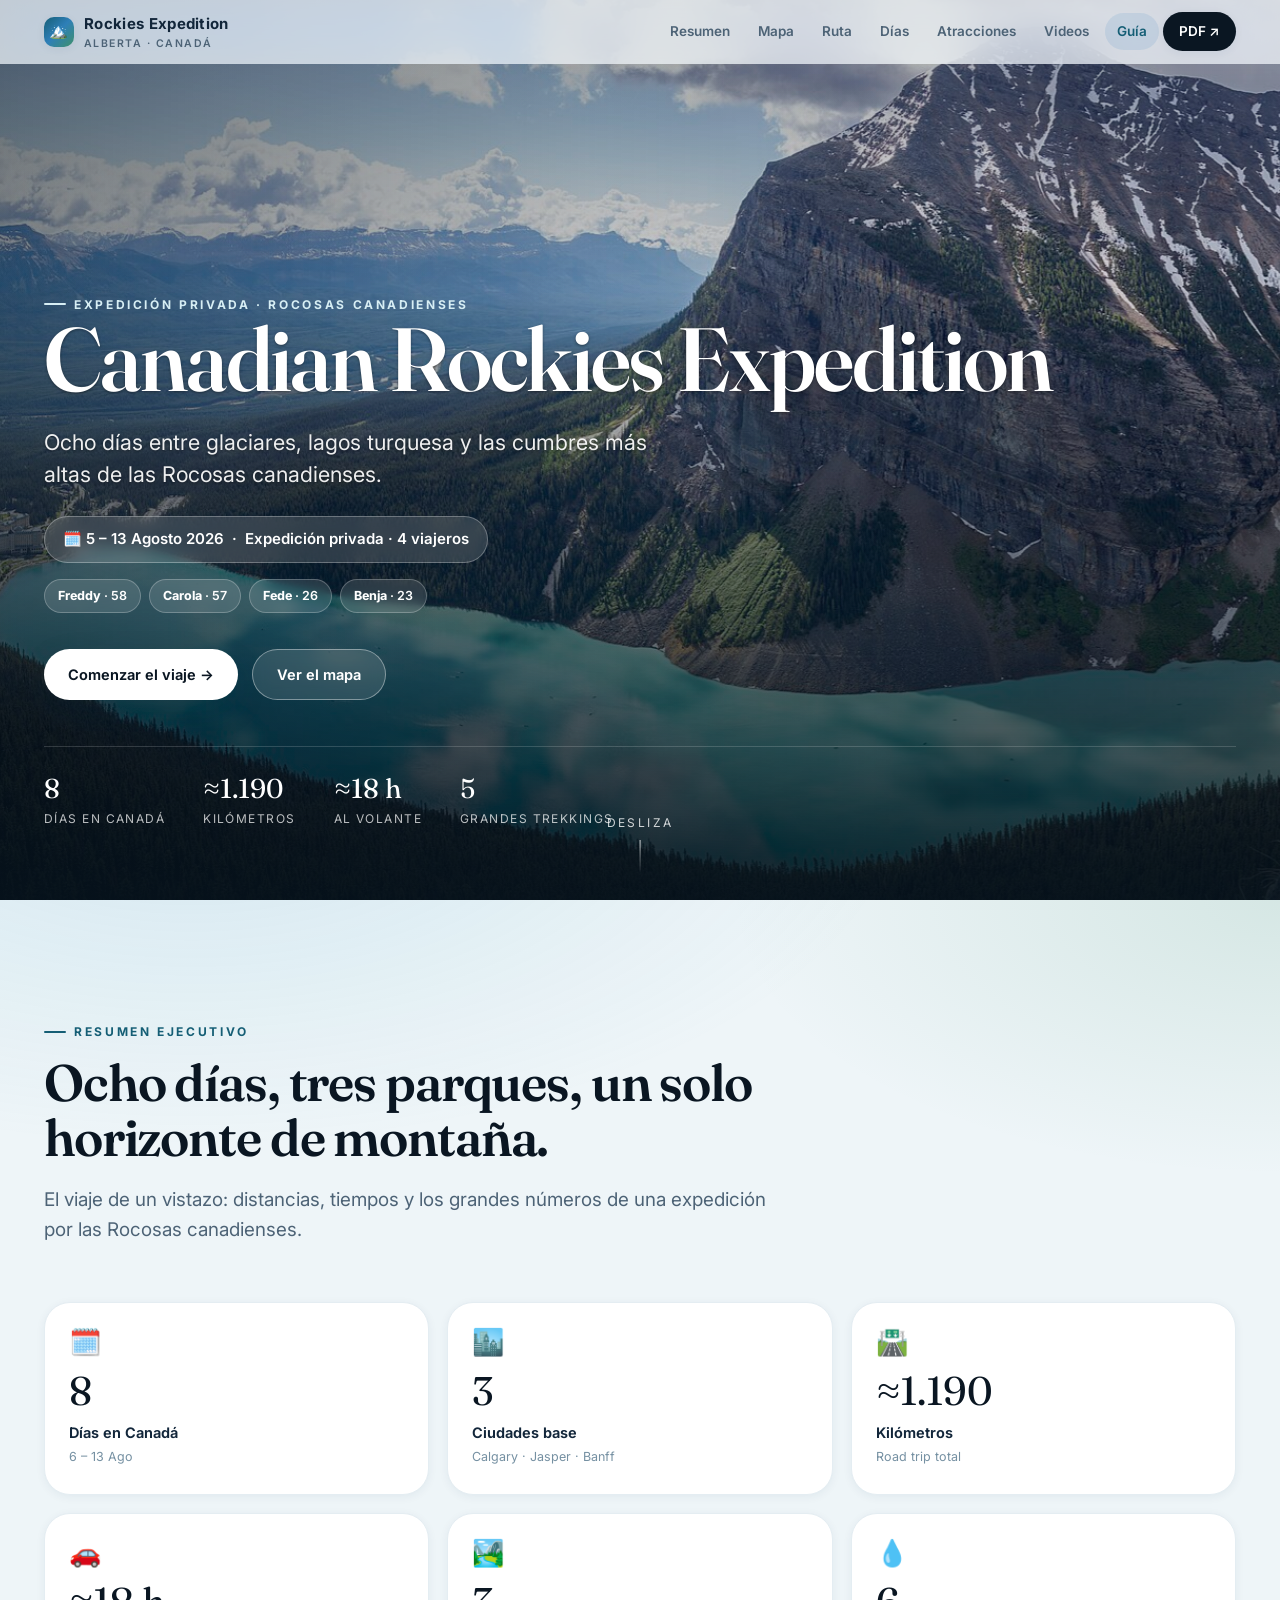
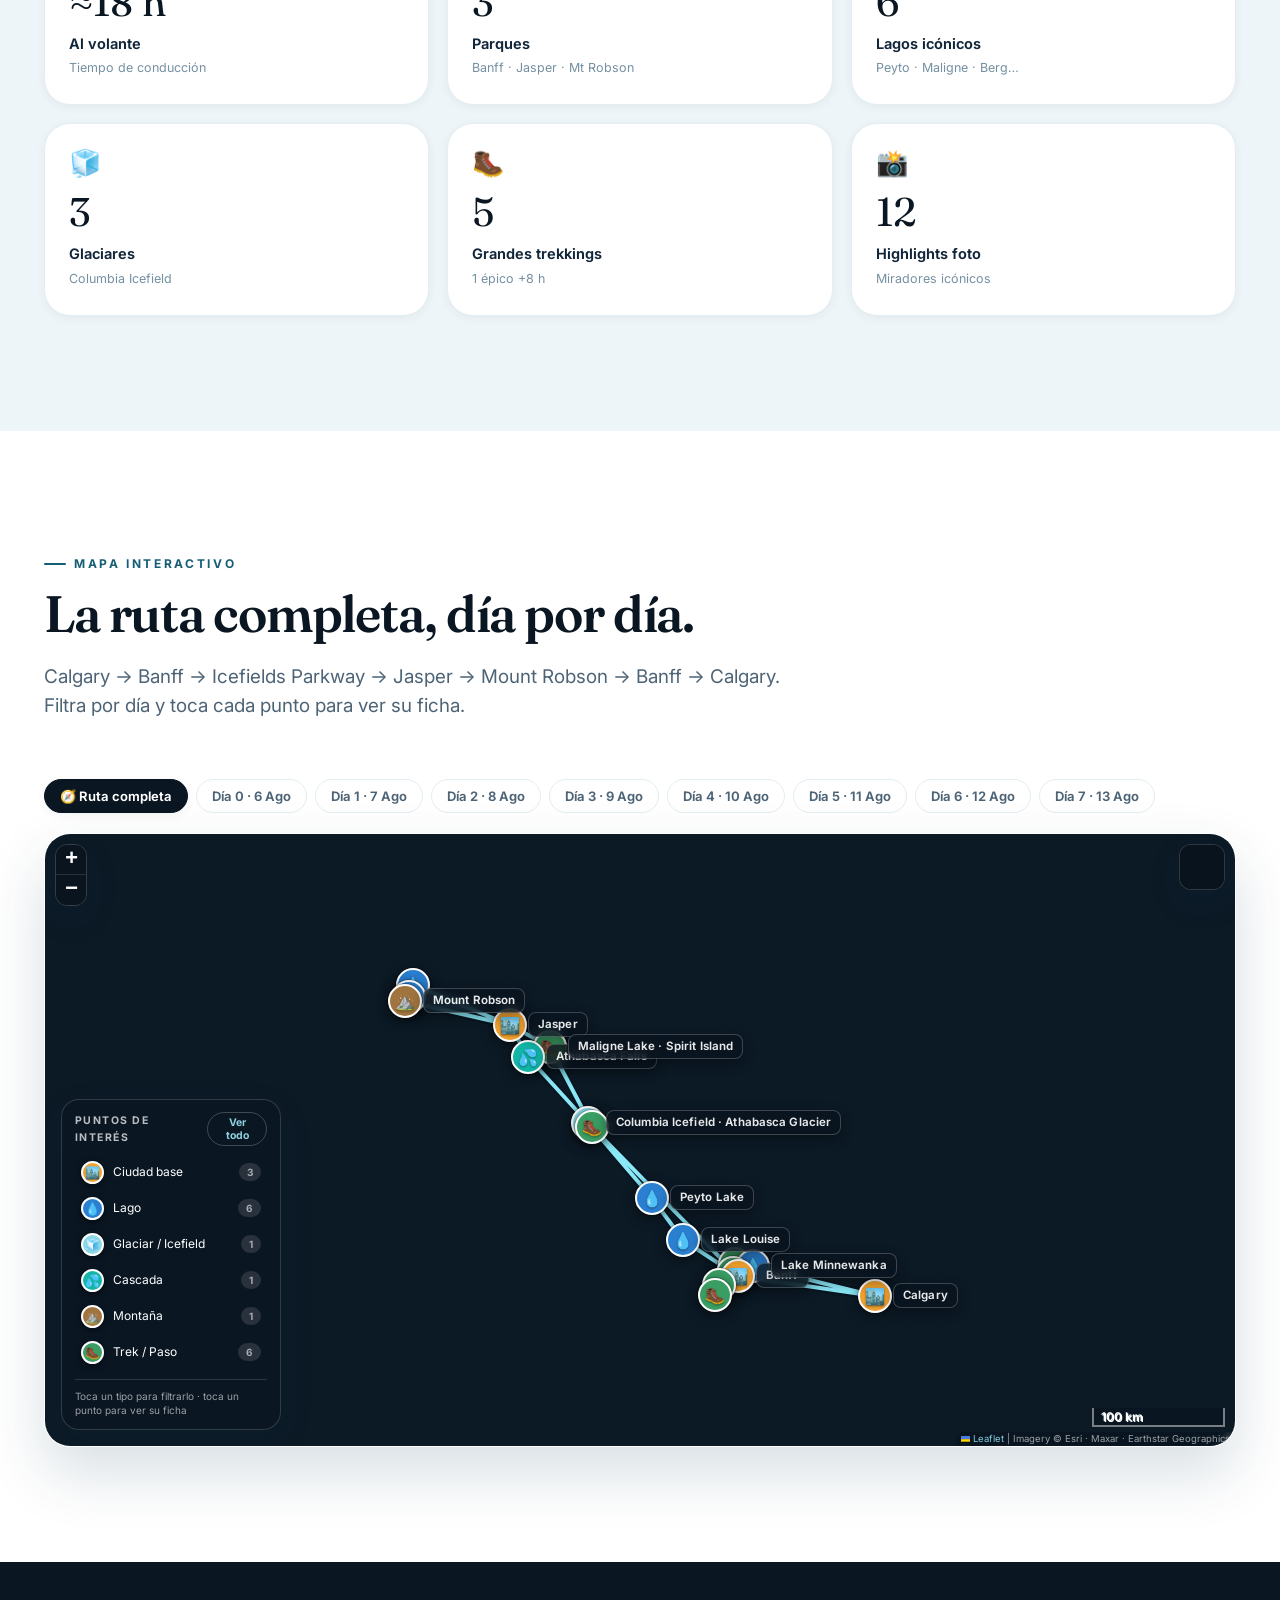
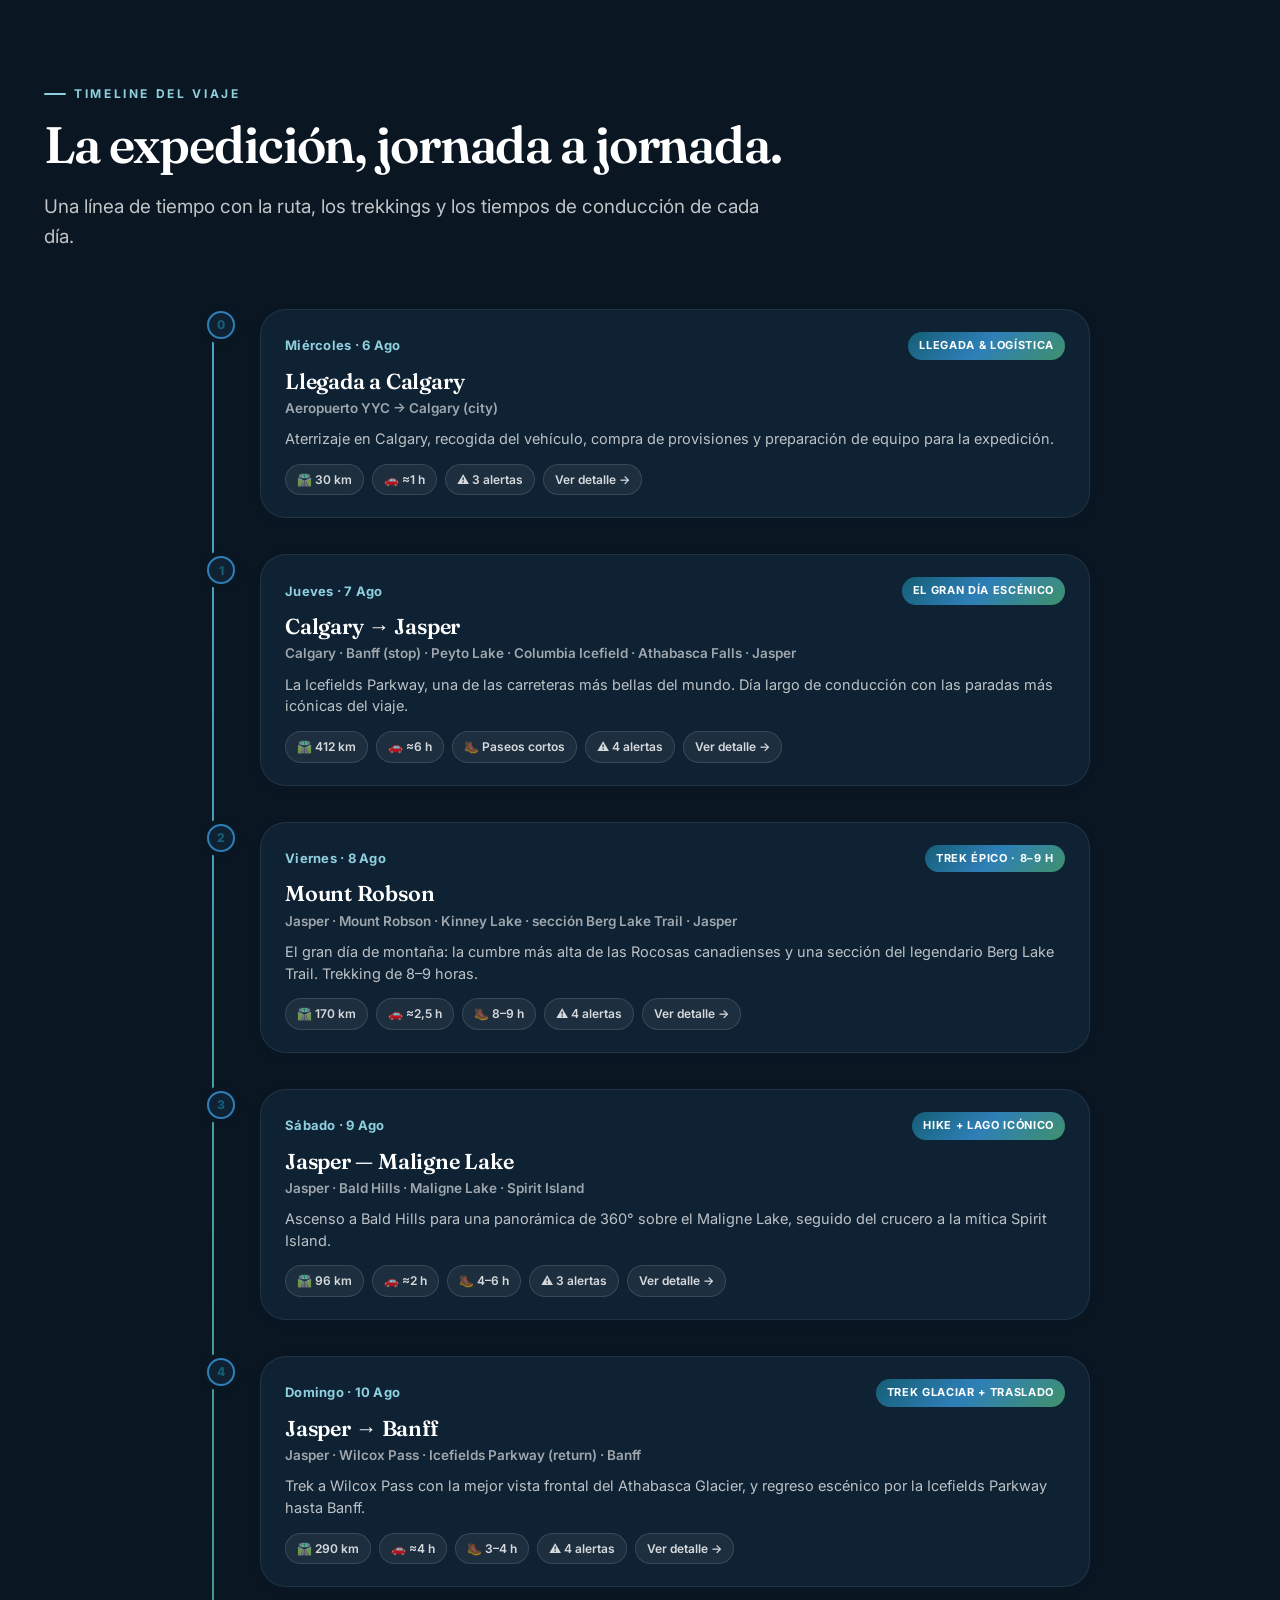
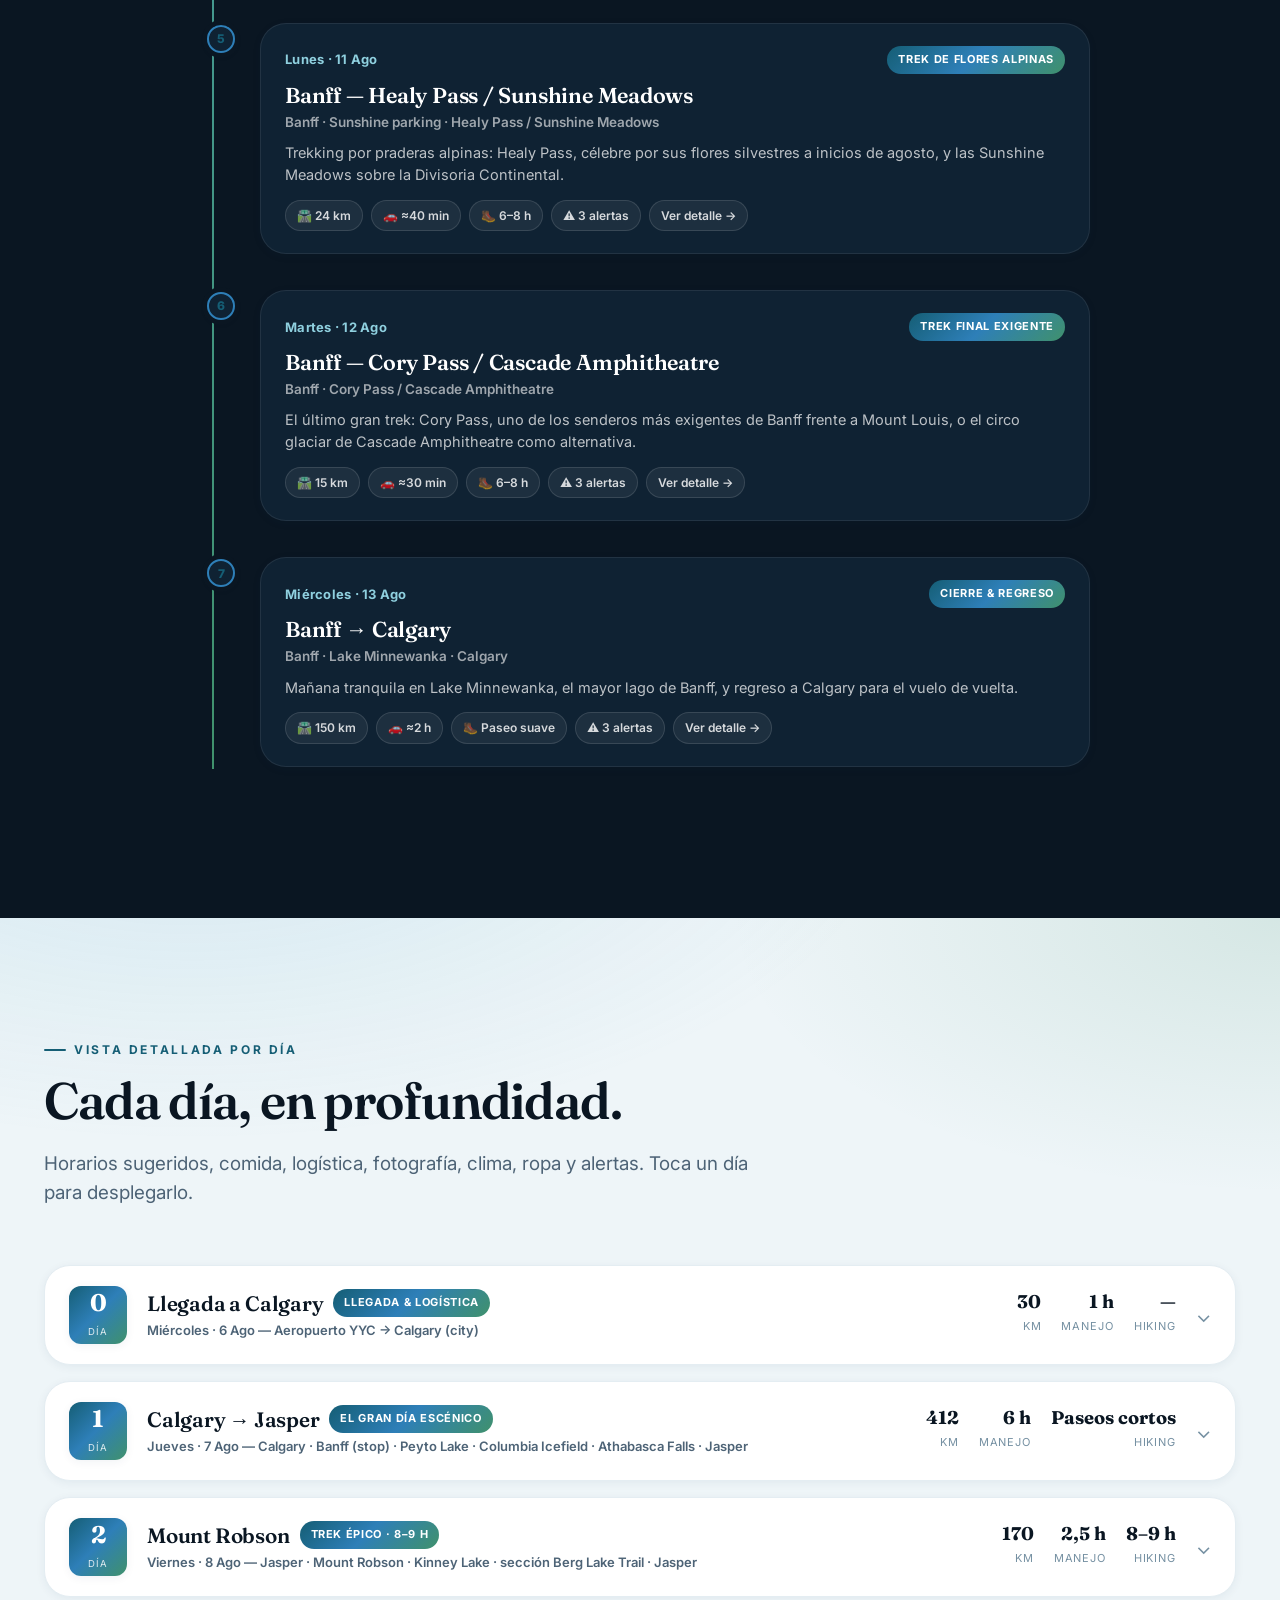
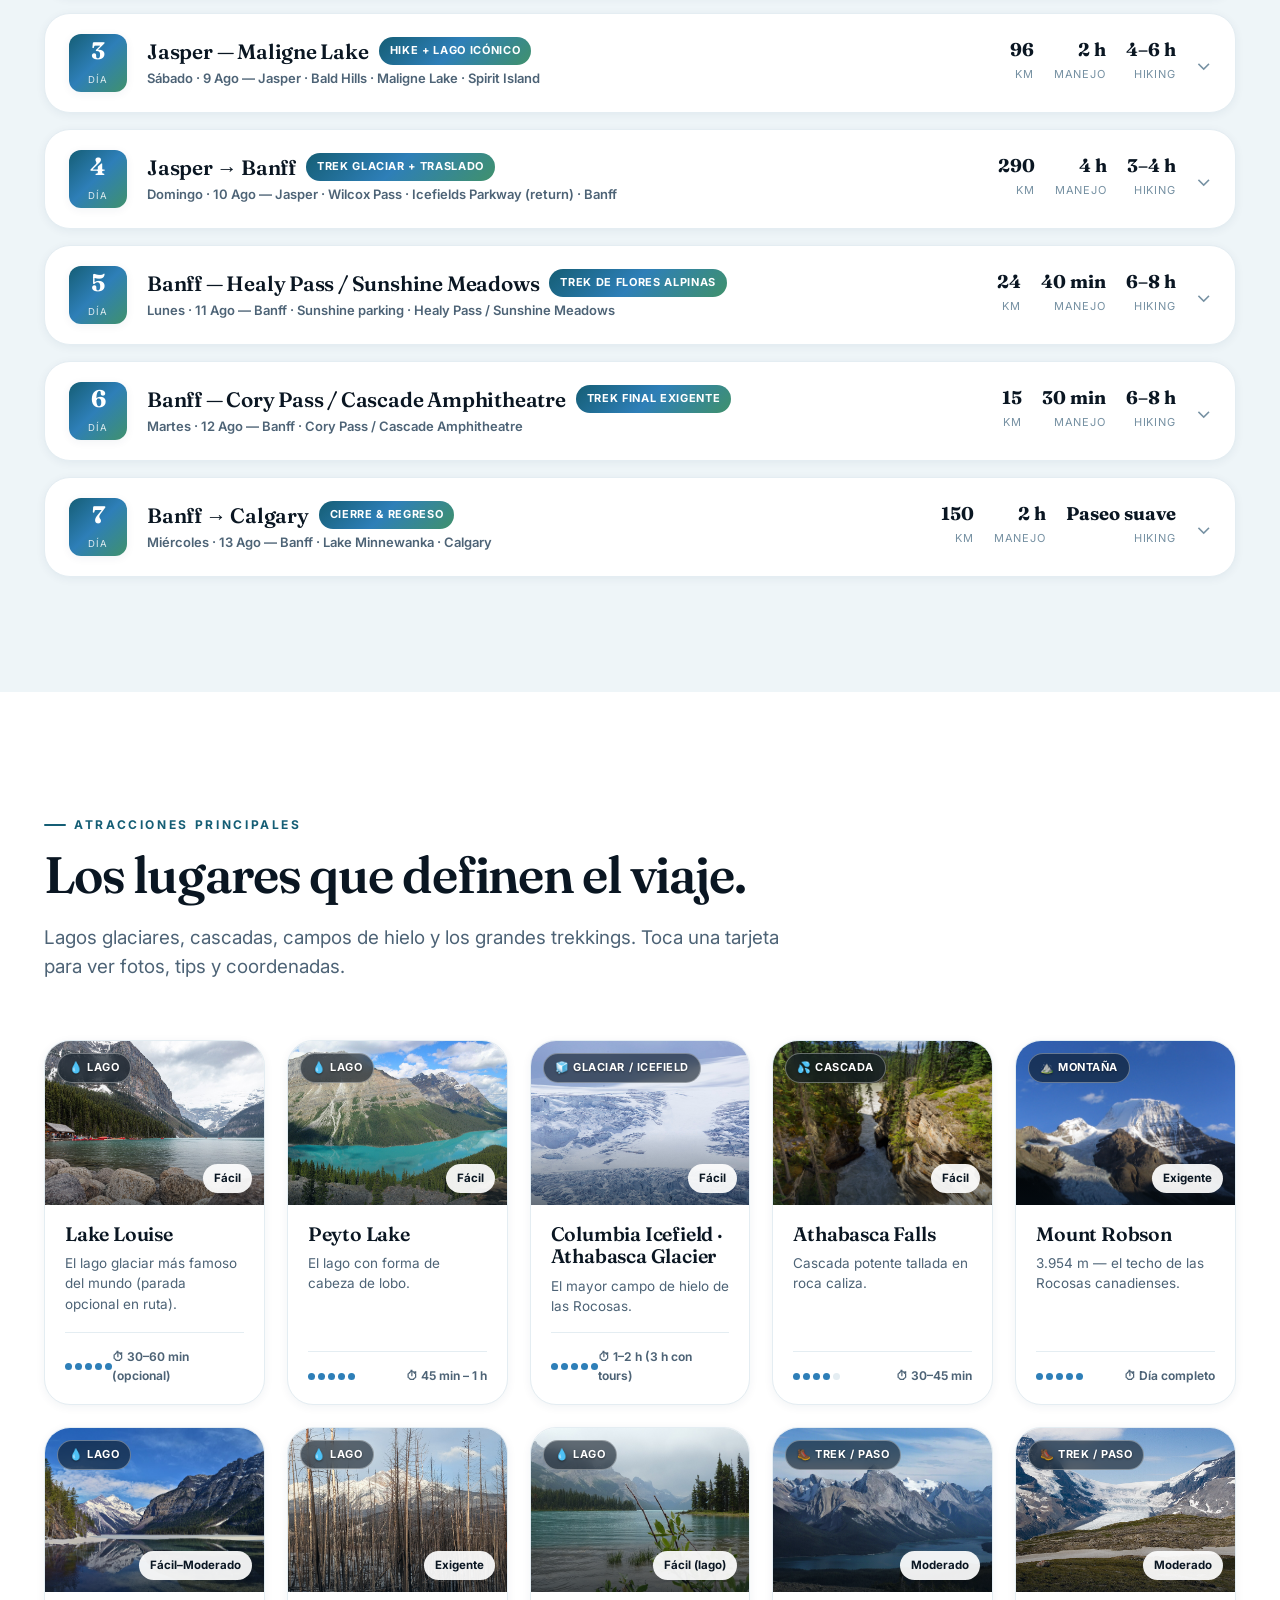
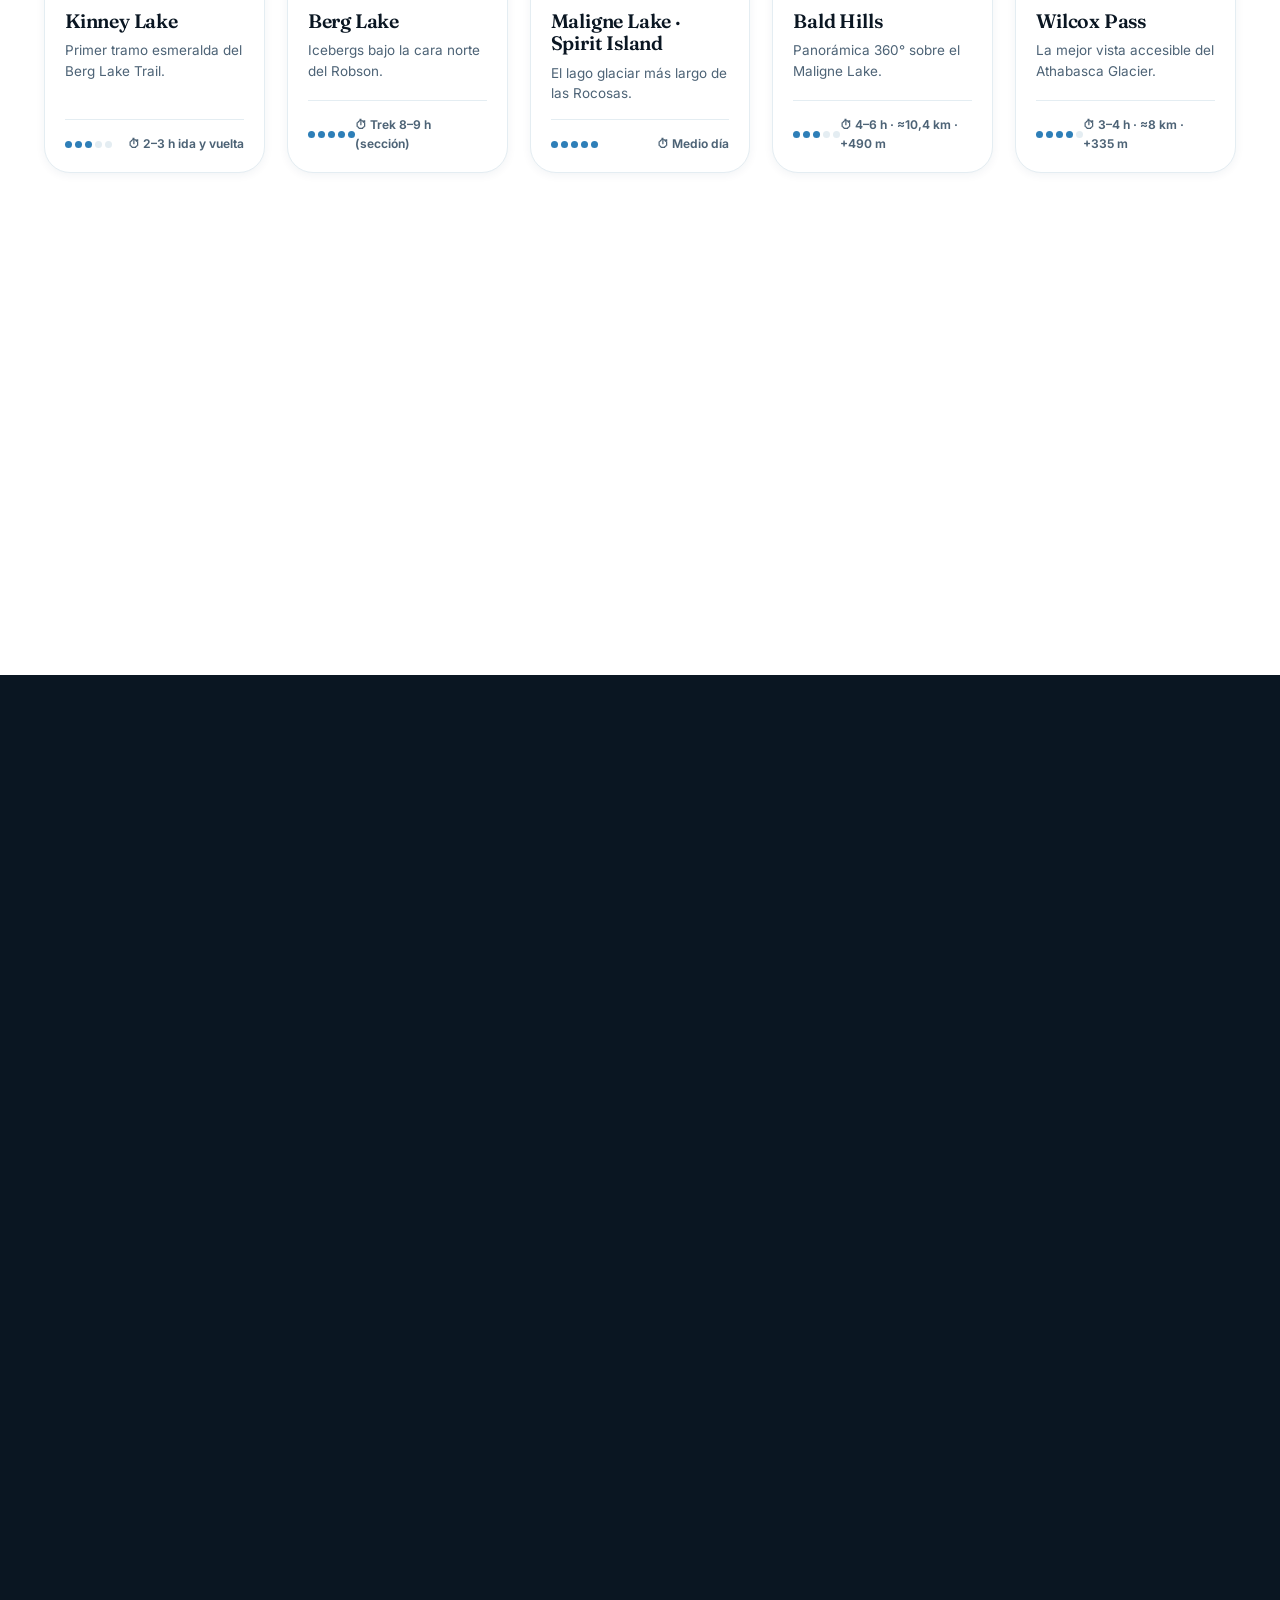
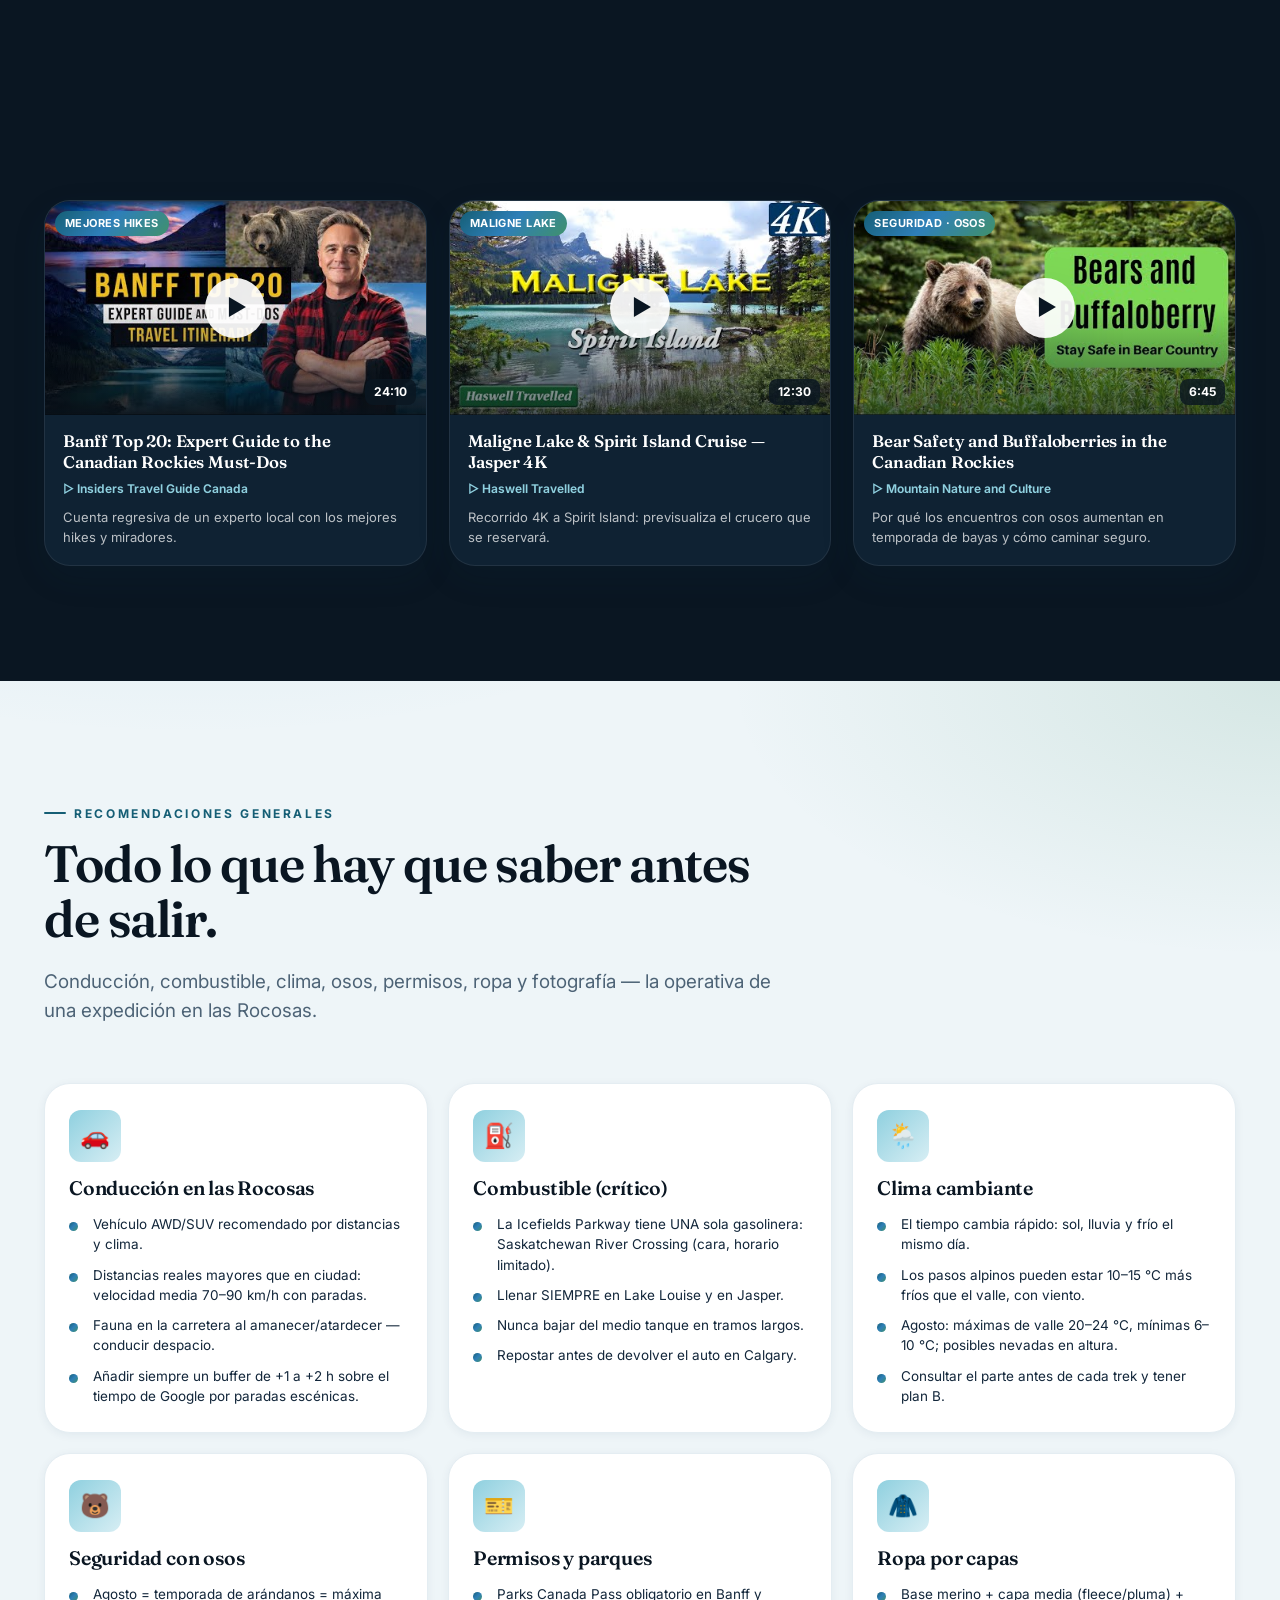
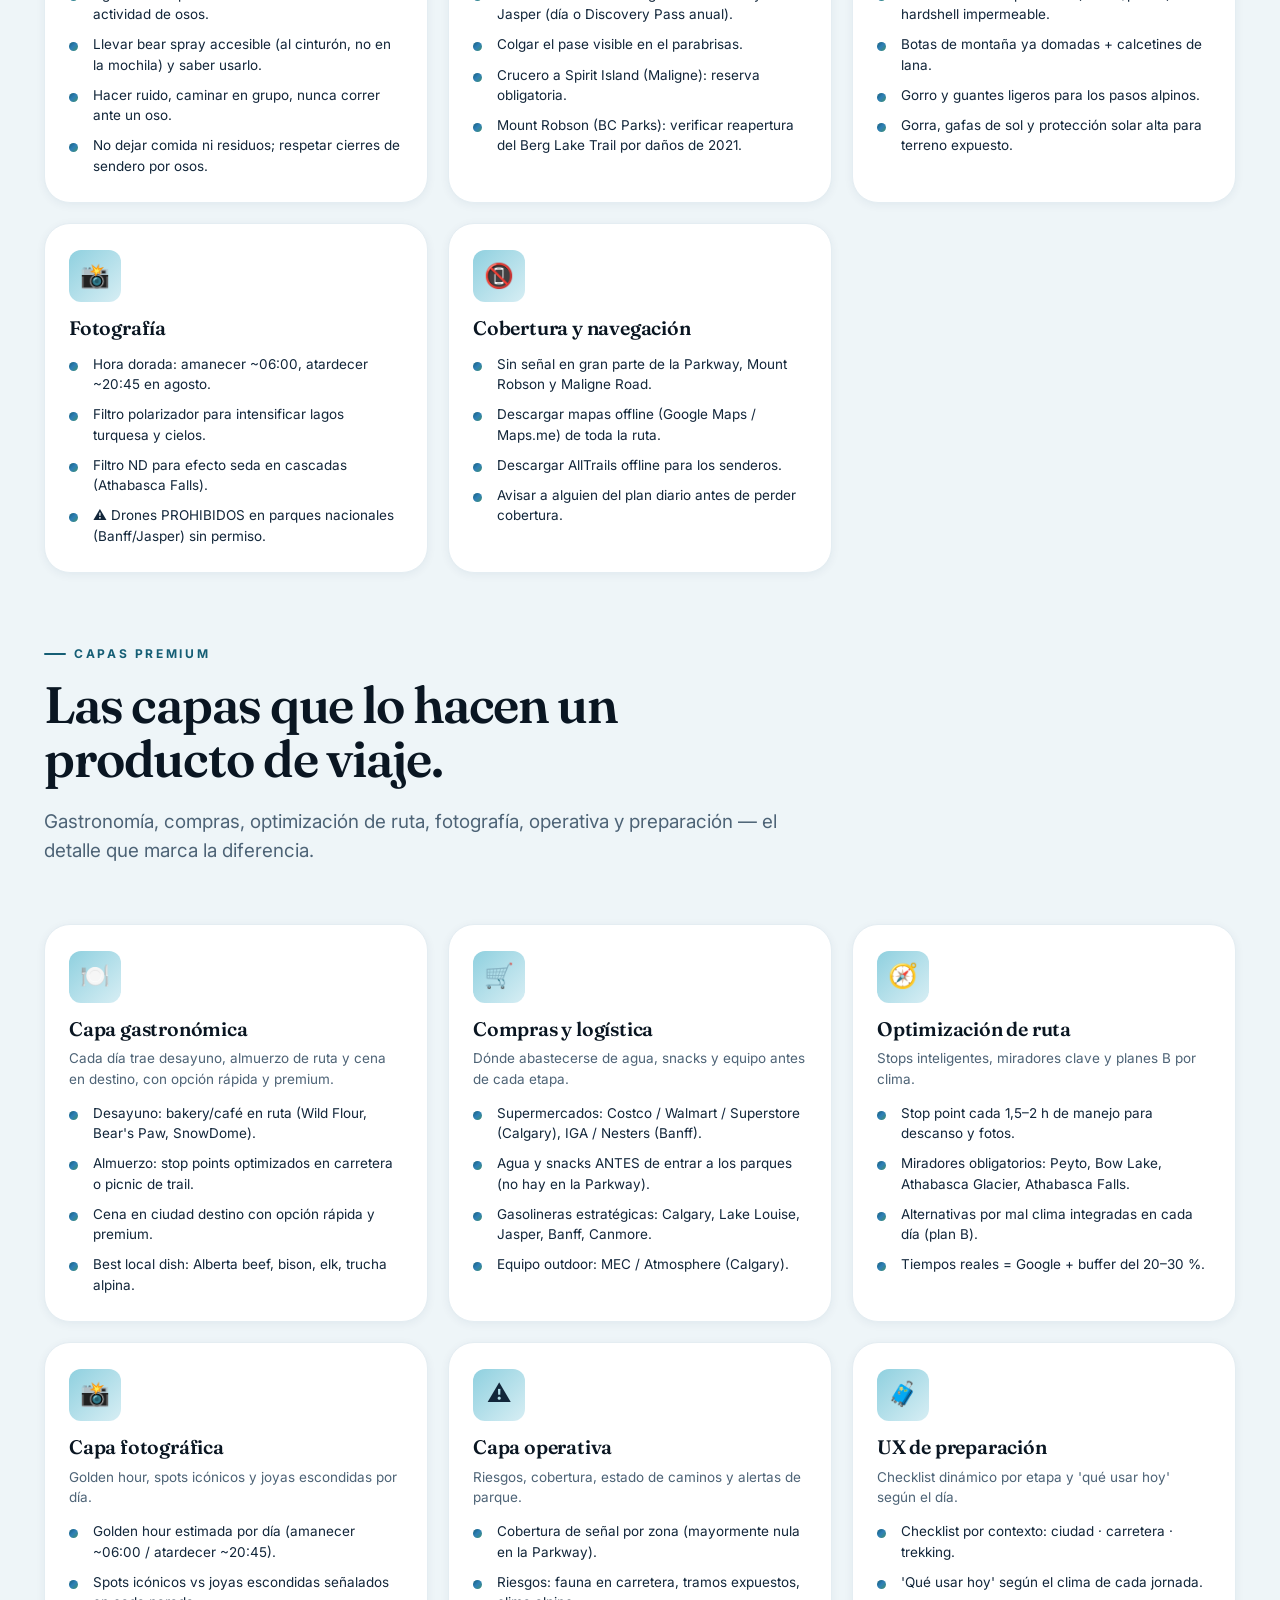
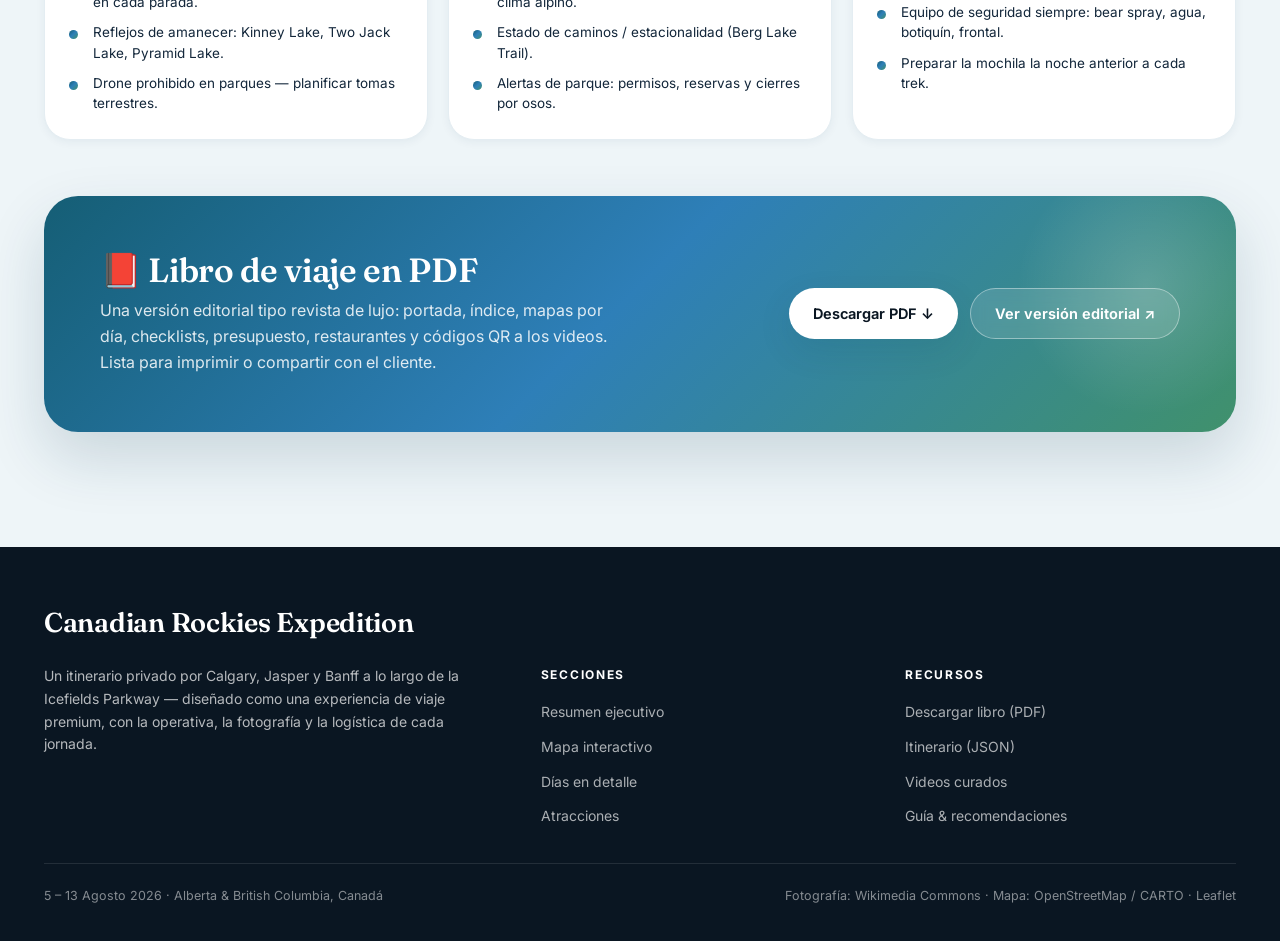
==== index.html @ 8d94a1ec "Canadian Rockies Expedition — interactive travel dashboard" ====
<!DOCTYPE html>
<html lang="es">
<head>
<meta charset="UTF-8" />
<meta name="viewport" content="width=device-width, initial-scale=1.0" />
<meta name="description" content="Canadian Rockies Expedition — dashboard interactivo del viaje: Calgary, Jasper y Banff por la Icefields Parkway." />
<meta name="theme-color" content="#0a1622" />
<meta name="robots" content="noindex, nofollow" />
<title>Canadian Rockies Expedition · Dashboard</title>

<link rel="preconnect" href="https://fonts.googleapis.com" />
<link rel="preconnect" href="https://fonts.gstatic.com" crossorigin />
<link href="https://fonts.googleapis.com/css2?family=Fraunces:opsz,wght@9..144,500;9..144,600;9..144,700&family=Inter:wght@400;500;600;650;700;750&display=swap" rel="stylesheet" />

<link rel="stylesheet" href="assets/vendor/leaflet.css" />
<link rel="stylesheet" href="assets/css/styles.css" />
<link rel="icon" href="data:image/svg+xml,<svg xmlns='http://www.w3.org/2000/svg' viewBox='0 0 100 100'><text y='.9em' font-size='90'>🏔️</text></svg>" />
</head>
<body>

<!-- ======================= NAV ======================= -->
<header class="nav" id="nav">
  <div class="container">
    <a class="brand" href="#inicio">
      <span class="glyph">🏔️</span>
      <span><b>Rockies Expedition</b><small>Alberta · Canadá</small></span>
    </a>
    <nav class="nav-links" id="navLinks">
      <a href="#resumen">Resumen</a>
      <a href="#mapa">Mapa</a>
      <a href="#timeline">Ruta</a>
      <a href="#dias">Días</a>
      <a href="#atracciones">Atracciones</a>
      <a href="#videos">Videos</a>
      <a href="#guia">Guía</a>
      <a class="nav-cta" href="pdf.html" target="_blank">PDF ↗</a>
    </nav>
    <button class="nav-toggle" id="navToggle" aria-label="Menú" aria-expanded="false" aria-controls="navLinks">☰</button>
  </div>
</header>

<!-- ======================= HERO ======================= -->
<section class="hero" id="inicio">
  <div class="hero-bg"><img id="heroImg" src="assets/img/photos/hero_1.jpg" alt="Canadian Rockies" /></div>
  <div class="hero-inner container">
    <span class="eyebrow">Expedición privada · Rocosas Canadienses</span>
    <h1 id="heroTitle">Canadian Rockies Expedition</h1>
    <p class="sub" id="heroSub"></p>
    <div class="dates" id="heroDates"></div>
    <div class="hero-crew" id="heroCrew"></div>
    <div class="hero-actions">
      <a class="btn btn-primary" href="#timeline">Comenzar el viaje →</a>
      <a class="btn btn-ghost" href="#mapa">Ver el mapa</a>
    </div>
    <div class="hero-meta" id="heroMeta"></div>
  </div>
  <a class="scroll-cue" href="#resumen">Desliza<span></span></a>
</section>

<main>
<!-- ======================= RESUMEN ======================= -->
<section class="section aurora" id="resumen">
  <div class="container">
    <div class="section-head reveal">
      <span class="eyebrow">Resumen ejecutivo</span>
      <h2>Ocho días, tres parques, un solo horizonte de montaña.</h2>
      <p class="lead">El viaje de un vistazo: distancias, tiempos y los grandes números de una expedición por las Rocosas canadienses.</p>
    </div>
    <div class="stats-grid" id="statsGrid"></div>
  </div>
</section>

<!-- ======================= MAPA ======================= -->
<section class="section tint" id="mapa">
  <div class="container">
    <div class="section-head reveal">
      <span class="eyebrow">Mapa interactivo</span>
      <h2>La ruta completa, día por día.</h2>
      <p class="lead">Calgary → Banff → Icefields Parkway → Jasper → Mount Robson → Banff → Calgary. Filtra por día y toca cada punto para ver su ficha.</p>
    </div>
    <div class="map-controls reveal" id="dayChips"></div>
    <div class="map-wrap reveal">
      <div id="map"></div>
      <div class="map-legend" id="mapLegend"></div>
    </div>
  </div>
</section>

<!-- ======================= TIMELINE ======================= -->
<section class="section dark" id="timeline">
  <div class="container">
    <div class="section-head reveal">
      <span class="eyebrow">Timeline del viaje</span>
      <h2>La expedición, jornada a jornada.</h2>
      <p class="lead">Una línea de tiempo con la ruta, los trekkings y los tiempos de conducción de cada día.</p>
    </div>
    <div class="timeline" id="timelineList"></div>
  </div>
</section>

<!-- ======================= DÍAS ======================= -->
<section class="section aurora" id="dias">
  <div class="container">
    <div class="section-head reveal">
      <span class="eyebrow">Vista detallada por día</span>
      <h2>Cada día, en profundidad.</h2>
      <p class="lead">Horarios sugeridos, comida, logística, fotografía, clima, ropa y alertas. Toca un día para desplegarlo.</p>
    </div>
    <div class="days-list" id="daysList"></div>
  </div>
</section>

<!-- ======================= ATRACCIONES ======================= -->
<section class="section tint" id="atracciones">
  <div class="container">
    <div class="section-head reveal">
      <span class="eyebrow">Atracciones principales</span>
      <h2>Los lugares que definen el viaje.</h2>
      <p class="lead">Lagos glaciares, cascadas, campos de hielo y los grandes trekkings. Toca una tarjeta para ver fotos, tips y coordenadas.</p>
    </div>
    <div class="attr-grid" id="attrGrid"></div>
  </div>
</section>

<!-- ======================= VIDEOS ======================= -->
<section class="section dark" id="videos">
  <div class="container">
    <div class="section-head reveal">
      <span class="eyebrow">Videos curados</span>
      <h2>Míralo antes de vivirlo.</h2>
      <p class="lead">Una selección de videos para inspirarte y prepararte: la Parkway, los parques, los grandes hikes y la seguridad con osos.</p>
    </div>
    <div class="vid-grid" id="vidGrid"></div>
  </div>
</section>

<!-- ======================= GUÍA ======================= -->
<section class="section aurora" id="guia">
  <div class="container">
    <div class="section-head reveal">
      <span class="eyebrow">Recomendaciones generales</span>
      <h2>Todo lo que hay que saber antes de salir.</h2>
      <p class="lead">Conducción, combustible, clima, osos, permisos, ropa y fotografía — la operativa de una expedición en las Rocosas.</p>
    </div>
    <div class="rec-grid" id="recGrid"></div>

    <div class="section-head reveal" style="margin-top:64px">
      <span class="eyebrow">Capas premium</span>
      <h2>Las capas que lo hacen un producto de viaje.</h2>
      <p class="lead">Gastronomía, compras, optimización de ruta, fotografía, operativa y preparación — el detalle que marca la diferencia.</p>
    </div>
    <div class="rec-grid" id="layerGrid"></div>

    <div class="reveal" style="margin-top:56px">
      <div class="pdf-cta">
        <div class="t">
          <h3>📕 Libro de viaje en PDF</h3>
          <p>Una versión editorial tipo revista de lujo: portada, índice, mapas por día, checklists, presupuesto, restaurantes y códigos QR a los videos. Lista para imprimir o compartir con el cliente.</p>
        </div>
        <div class="actions">
          <a class="btn btn-primary" href="CANADA_ROCKIES_EXPEDITION.pdf" download="Canadian-Rockies-Expedition.pdf">Descargar PDF ↓</a>
          <a class="btn btn-ghost" href="pdf.html" target="_blank">Ver versión editorial ↗</a>
        </div>
      </div>
    </div>
  </div>
</section>
</main>

<!-- ======================= FOOTER ======================= -->
<footer class="footer">
  <div class="container">
    <h3>Canadian Rockies Expedition</h3>
    <div class="cols">
      <div>
        <p>Un itinerario privado por Calgary, Jasper y Banff a lo largo de la Icefields Parkway — diseñado como una experiencia de viaje premium, con la operativa, la fotografía y la logística de cada jornada.</p>
      </div>
      <div>
        <h5>Secciones</h5>
        <ul>
          <li><a href="#resumen">Resumen ejecutivo</a></li>
          <li><a href="#mapa">Mapa interactivo</a></li>
          <li><a href="#dias">Días en detalle</a></li>
          <li><a href="#atracciones">Atracciones</a></li>
        </ul>
      </div>
      <div>
        <h5>Recursos</h5>
        <ul>
          <li><a href="CANADA_ROCKIES_EXPEDITION.pdf" download="Canadian-Rockies-Expedition.pdf">Descargar libro (PDF)</a></li>
          <li><a href="data/itinerary.json" target="_blank">Itinerario (JSON)</a></li>
          <li><a href="#videos">Videos curados</a></li>
          <li><a href="#guia">Guía & recomendaciones</a></li>
        </ul>
      </div>
    </div>
    <div class="footer-bottom">
      <span>5 – 13 Agosto 2026 · Alberta & British Columbia, Canadá</span>
      <span>Fotografía: Wikimedia Commons · Mapa: OpenStreetMap / CARTO · Leaflet</span>
    </div>
  </div>
</footer>

<!-- ======================= MODAL ======================= -->
<div class="modal" id="modal" role="dialog" aria-modal="true" aria-label="Detalle del punto">
  <div class="modal-scrim"></div>
  <div class="modal-panel">
    <button class="modal-close" id="modalClose" aria-label="Cerrar">✕</button>
    <div id="modalBody"></div>
  </div>
</div>

<script src="assets/vendor/leaflet.js"></script>
<script src="assets/js/data.js"></script>
<script src="assets/js/app.js"></script>
</body>
</html>
---- assets/vendor/leaflet.css ----
/* required styles */

.leaflet-pane,
.leaflet-tile,
.leaflet-marker-icon,
.leaflet-marker-shadow,
.leaflet-tile-container,
.leaflet-pane > svg,
.leaflet-pane > canvas,
.leaflet-zoom-box,
.leaflet-image-layer,
.leaflet-layer {
	position: absolute;
	left: 0;
	top: 0;
	}
.leaflet-container {
	overflow: hidden;
	}
.leaflet-tile,
.leaflet-marker-icon,
.leaflet-marker-shadow {
	-webkit-user-select: none;
	   -moz-user-select: none;
	        user-select: none;
	  -webkit-user-drag: none;
	}
/* Prevents IE11 from highlighting tiles in blue */
.leaflet-tile::selection {
	background: transparent;
}
/* Safari renders non-retina tile on retina better with this, but Chrome is worse */
.leaflet-safari .leaflet-tile {
	image-rendering: -webkit-optimize-contrast;
	}
/* hack that prevents hw layers "stretching" when loading new tiles */
.leaflet-safari .leaflet-tile-container {
	width: 1600px;
	height: 1600px;
	-webkit-transform-origin: 0 0;
	}
.leaflet-marker-icon,
.leaflet-marker-shadow {
	display: block;
	}
/* .leaflet-container svg: reset svg max-width decleration shipped in Joomla! (joomla.org) 3.x */
/* .leaflet-container img: map is broken in FF if you have max-width: 100% on tiles */
.leaflet-container .leaflet-overlay-pane svg {
	max-width: none !important;
	max-height: none !important;
	}
.leaflet-container .leaflet-marker-pane img,
.leaflet-container .leaflet-shadow-pane img,
.leaflet-container .leaflet-tile-pane img,
.leaflet-container img.leaflet-image-layer,
.leaflet-container .leaflet-tile {
	max-width: none !important;
	max-height: none !important;
	width: auto;
	padding: 0;
	}

.leaflet-container img.leaflet-tile {
	/* See: https://bugs.chromium.org/p/chromium/issues/detail?id=600120 */
	mix-blend-mode: plus-lighter;
}

.leaflet-container.leaflet-touch-zoom {
	-ms-touch-action: pan-x pan-y;
	touch-action: pan-x pan-y;
	}
.leaflet-container.leaflet-touch-drag {
	-ms-touch-action: pinch-zoom;
	/* Fallback for FF which doesn't support pinch-zoom */
	touch-action: none;
	touch-action: pinch-zoom;
}
.leaflet-container.leaflet-touch-drag.leaflet-touch-zoom {
	-ms-touch-action: none;
	touch-action: none;
}
.leaflet-container {
	-webkit-tap-highlight-color: transparent;
}
.leaflet-container a {
	-webkit-tap-highlight-color: rgba(51, 181, 229, 0.4);
}
.leaflet-tile {
	filter: inherit;
	visibility: hidden;
	}
.leaflet-tile-loaded {
	visibility: inherit;
	}
.leaflet-zoom-box {
	width: 0;
	height: 0;
	-moz-box-sizing: border-box;
	     box-sizing: border-box;
	z-index: 800;
	}
/* workaround for https://bugzilla.mozilla.org/show_bug.cgi?id=888319 */
.leaflet-overlay-pane svg {
	-moz-user-select: none;
	}

.leaflet-pane         { z-index: 400; }

.leaflet-tile-pane    { z-index: 200; }
.leaflet-overlay-pane { z-index: 400; }
.leaflet-shadow-pane  { z-index: 500; }
.leaflet-marker-pane  { z-index: 600; }
.leaflet-tooltip-pane   { z-index: 650; }
.leaflet-popup-pane   { z-index: 700; }

.leaflet-map-pane canvas { z-index: 100; }
.leaflet-map-pane svg    { z-index: 200; }

.leaflet-vml-shape {
	width: 1px;
	height: 1px;
	}
.lvml {
	behavior: url(#default#VML);
	display: inline-block;
	position: absolute;
	}


/* control positioning */

.leaflet-control {
	position: relative;
	z-index: 800;
	pointer-events: visiblePainted; /* IE 9-10 doesn't have auto */
	pointer-events: auto;
	}
.leaflet-top,
.leaflet-bottom {
	position: absolute;
	z-index: 1000;
	pointer-events: none;
	}
.leaflet-top {
	top: 0;
	}
.leaflet-right {
	right: 0;
	}
.leaflet-bottom {
	bottom: 0;
	}
.leaflet-left {
	left: 0;
	}
.leaflet-control {
	float: left;
	clear: both;
	}
.leaflet-right .leaflet-control {
	float: right;
	}
.leaflet-top .leaflet-control {
	margin-top: 10px;
	}
.leaflet-bottom .leaflet-control {
	margin-bottom: 10px;
	}
.leaflet-left .leaflet-control {
	margin-left: 10px;
	}
.leaflet-right .leaflet-control {
	margin-right: 10px;
	}


/* zoom and fade animations */

.leaflet-fade-anim .leaflet-popup {
	opacity: 0;
	-webkit-transition: opacity 0.2s linear;
	   -moz-transition: opacity 0.2s linear;
	        transition: opacity 0.2s linear;
	}
.leaflet-fade-anim .leaflet-map-pane .leaflet-popup {
	opacity: 1;
	}
.leaflet-zoom-animated {
	-webkit-transform-origin: 0 0;
	    -ms-transform-origin: 0 0;
	        transform-origin: 0 0;
	}
svg.leaflet-zoom-animated {
	will-change: transform;
}

.leaflet-zoom-anim .leaflet-zoom-animated {
	-webkit-transition: -webkit-transform 0.25s cubic-bezier(0,0,0.25,1);
	   -moz-transition:    -moz-transform 0.25s cubic-bezier(0,0,0.25,1);
	        transition:         transform 0.25s cubic-bezier(0,0,0.25,1);
	}
.leaflet-zoom-anim .leaflet-tile,
.leaflet-pan-anim .leaflet-tile {
	-webkit-transition: none;
	   -moz-transition: none;
	        transition: none;
	}

.leaflet-zoom-anim .leaflet-zoom-hide {
	visibility: hidden;
	}


/* cursors */

.leaflet-interactive {
	cursor: pointer;
	}
.leaflet-grab {
	cursor: -webkit-grab;
	cursor:    -moz-grab;
	cursor:         grab;
	}
.leaflet-crosshair,
.leaflet-crosshair .leaflet-interactive {
	cursor: crosshair;
	}
.leaflet-popup-pane,
.leaflet-control {
	cursor: auto;
	}
.leaflet-dragging .leaflet-grab,
.leaflet-dragging .leaflet-grab .leaflet-interactive,
.leaflet-dragging .leaflet-marker-draggable {
	cursor: move;
	cursor: -webkit-grabbing;
	cursor:    -moz-grabbing;
	cursor:         grabbing;
	}

/* marker & overlays interactivity */
.leaflet-marker-icon,
.leaflet-marker-shadow,
.leaflet-image-layer,
.leaflet-pane > svg path,
.leaflet-tile-container {
	pointer-events: none;
	}

.leaflet-marker-icon.leaflet-interactive,
.leaflet-image-layer.leaflet-interactive,
.leaflet-pane > svg path.leaflet-interactive,
svg.leaflet-image-layer.leaflet-interactive path {
	pointer-events: visiblePainted; /* IE 9-10 doesn't have auto */
	pointer-events: auto;
	}

/* visual tweaks */

.leaflet-container {
	background: #ddd;
	outline-offset: 1px;
	}
.leaflet-container a {
	color: #0078A8;
	}
.leaflet-zoom-box {
	border: 2px dotted #38f;
	background: rgba(255,255,255,0.5);
	}


/* general typography */
.leaflet-container {
	font-family: "Helvetica Neue", Arial, Helvetica, sans-serif;
	font-size: 12px;
	font-size: 0.75rem;
	line-height: 1.5;
	}


/* general toolbar styles */

.leaflet-bar {
	box-shadow: 0 1px 5px rgba(0,0,0,0.65);
	border-radius: 4px;
	}
.leaflet-bar a {
	background-color: #fff;
	border-bottom: 1px solid #ccc;
	width: 26px;
	height: 26px;
	line-height: 26px;
	display: block;
	text-align: center;
	text-decoration: none;
	color: black;
	}
.leaflet-bar a,
.leaflet-control-layers-toggle {
	background-position: 50% 50%;
	background-repeat: no-repeat;
	display: block;
	}
.leaflet-bar a:hover,
.leaflet-bar a:focus {
	background-color: #f4f4f4;
	}
.leaflet-bar a:first-child {
	border-top-left-radius: 4px;
	border-top-right-radius: 4px;
	}
.leaflet-bar a:last-child {
	border-bottom-left-radius: 4px;
	border-bottom-right-radius: 4px;
	border-bottom: none;
	}
.leaflet-bar a.leaflet-disabled {
	cursor: default;
	background-color: #f4f4f4;
	color: #bbb;
	}

.leaflet-touch .leaflet-bar a {
	width: 30px;
	height: 30px;
	line-height: 30px;
	}
.leaflet-touch .leaflet-bar a:first-child {
	border-top-left-radius: 2px;
	border-top-right-radius: 2px;
	}
.leaflet-touch .leaflet-bar a:last-child {
	border-bottom-left-radius: 2px;
	border-bottom-right-radius: 2px;
	}

/* zoom control */

.leaflet-control-zoom-in,
.leaflet-control-zoom-out {
	font: bold 18px 'Lucida Console', Monaco, monospace;
	text-indent: 1px;
	}

.leaflet-touch .leaflet-control-zoom-in, .leaflet-touch .leaflet-control-zoom-out  {
	font-size: 22px;
	}


/* layers control */

.leaflet-control-layers {
	box-shadow: 0 1px 5px rgba(0,0,0,0.4);
	background: #fff;
	border-radius: 5px;
	}
.leaflet-control-layers-toggle {
	background-image: url(images/layers.png);
	width: 36px;
	height: 36px;
	}
.leaflet-retina .leaflet-control-layers-toggle {
	background-image: url(images/layers-2x.png);
	background-size: 26px 26px;
	}
.leaflet-touch .leaflet-control-layers-toggle {
	width: 44px;
	height: 44px;
	}
.leaflet-control-layers .leaflet-control-layers-list,
.leaflet-control-layers-expanded .leaflet-control-layers-toggle {
	display: none;
	}
.leaflet-control-layers-expanded .leaflet-control-layers-list {
	display: block;
	position: relative;
	}
.leaflet-control-layers-expanded {
	padding: 6px 10px 6px 6px;
	color: #333;
	background: #fff;
	}
.leaflet-control-layers-scrollbar {
	overflow-y: scroll;
	overflow-x: hidden;
	padding-right: 5px;
	}
.leaflet-control-layers-selector {
	margin-top: 2px;
	position: relative;
	top: 1px;
	}
.leaflet-control-layers label {
	display: block;
	font-size: 13px;
	font-size: 1.08333em;
	}
.leaflet-control-layers-separator {
	height: 0;
	border-top: 1px solid #ddd;
	margin: 5px -10px 5px -6px;
	}

/* Default icon URLs */
.leaflet-default-icon-path { /* used only in path-guessing heuristic, see L.Icon.Default */
	background-image: url(images/marker-icon.png);
	}


/* attribution and scale controls */

.leaflet-container .leaflet-control-attribution {
	background: #fff;
	background: rgba(255, 255, 255, 0.8);
	margin: 0;
	}
.leaflet-control-attribution,
.leaflet-control-scale-line {
	padding: 0 5px;
	color: #333;
	line-height: 1.4;
	}
.leaflet-control-attribution a {
	text-decoration: none;
	}
.leaflet-control-attribution a:hover,
.leaflet-control-attribution a:focus {
	text-decoration: underline;
	}
.leaflet-attribution-flag {
	display: inline !important;
	vertical-align: baseline !important;
	width: 1em;
	height: 0.6669em;
	}
.leaflet-left .leaflet-control-scale {
	margin-left: 5px;
	}
.leaflet-bottom .leaflet-control-scale {
	margin-bottom: 5px;
	}
.leaflet-control-scale-line {
	border: 2px solid #777;
	border-top: none;
	line-height: 1.1;
	padding: 2px 5px 1px;
	white-space: nowrap;
	-moz-box-sizing: border-box;
	     box-sizing: border-box;
	background: rgba(255, 255, 255, 0.8);
	text-shadow: 1px 1px #fff;
	}
.leaflet-control-scale-line:not(:first-child) {
	border-top: 2px solid #777;
	border-bottom: none;
	margin-top: -2px;
	}
.leaflet-control-scale-line:not(:first-child):not(:last-child) {
	border-bottom: 2px solid #777;
	}

.leaflet-touch .leaflet-control-attribution,
.leaflet-touch .leaflet-control-layers,
.leaflet-touch .leaflet-bar {
	box-shadow: none;
	}
.leaflet-touch .leaflet-control-layers,
.leaflet-touch .leaflet-bar {
	border: 2px solid rgba(0,0,0,0.2);
	background-clip: padding-box;
	}


/* popup */

.leaflet-popup {
	position: absolute;
	text-align: center;
	margin-bottom: 20px;
	}
.leaflet-popup-content-wrapper {
	padding: 1px;
	text-align: left;
	border-radius: 12px;
	}
.leaflet-popup-content {
	margin: 13px 24px 13px 20px;
	line-height: 1.3;
	font-size: 13px;
	font-size: 1.08333em;
	min-height: 1px;
	}
.leaflet-popup-content p {
	margin: 17px 0;
	margin: 1.3em 0;
	}
.leaflet-popup-tip-container {
	width: 40px;
	height: 20px;
	position: absolute;
	left: 50%;
	margin-top: -1px;
	margin-left: -20px;
	overflow: hidden;
	pointer-events: none;
	}
.leaflet-popup-tip {
	width: 17px;
	height: 17px;
	padding: 1px;

	margin: -10px auto 0;
	pointer-events: auto;

	-webkit-transform: rotate(45deg);
	   -moz-transform: rotate(45deg);
	    -ms-transform: rotate(45deg);
	        transform: rotate(45deg);
	}
.leaflet-popup-content-wrapper,
.leaflet-popup-tip {
	background: white;
	color: #333;
	box-shadow: 0 3px 14px rgba(0,0,0,0.4);
	}
.leaflet-container a.leaflet-popup-close-button {
	position: absolute;
	top: 0;
	right: 0;
	border: none;
	text-align: center;
	width: 24px;
	height: 24px;
	font: 16px/24px Tahoma, Verdana, sans-serif;
	color: #757575;
	text-decoration: none;
	background: transparent;
	}
.leaflet-container a.leaflet-popup-close-button:hover,
.leaflet-container a.leaflet-popup-close-button:focus {
	color: #585858;
	}
.leaflet-popup-scrolled {
	overflow: auto;
	}

.leaflet-oldie .leaflet-popup-content-wrapper {
	-ms-zoom: 1;
	}
.leaflet-oldie .leaflet-popup-tip {
	width: 24px;
	margin: 0 auto;

	-ms-filter: "progid:DXImageTransform.Microsoft.Matrix(M11=0.70710678, M12=0.70710678, M21=-0.70710678, M22=0.70710678)";
	filter: progid:DXImageTransform.Microsoft.Matrix(M11=0.70710678, M12=0.70710678, M21=-0.70710678, M22=0.70710678);
	}

.leaflet-oldie .leaflet-control-zoom,
.leaflet-oldie .leaflet-control-layers,
.leaflet-oldie .leaflet-popup-content-wrapper,
.leaflet-oldie .leaflet-popup-tip {
	border: 1px solid #999;
	}


/* div icon */

.leaflet-div-icon {
	background: #fff;
	border: 1px solid #666;
	}


/* Tooltip */
/* Base styles for the element that has a tooltip */
.leaflet-tooltip {
	position: absolute;
	padding: 6px;
	background-color: #fff;
	border: 1px solid #fff;
	border-radius: 3px;
	color: #222;
	white-space: nowrap;
	-webkit-user-select: none;
	-moz-user-select: none;
	-ms-user-select: none;
	user-select: none;
	pointer-events: none;
	box-shadow: 0 1px 3px rgba(0,0,0,0.4);
	}
.leaflet-tooltip.leaflet-interactive {
	cursor: pointer;
	pointer-events: auto;
	}
.leaflet-tooltip-top:before,
.leaflet-tooltip-bottom:before,
.leaflet-tooltip-left:before,
.leaflet-tooltip-right:before {
	position: absolute;
	pointer-events: none;
	border: 6px solid transparent;
	background: transparent;
	content: "";
	}

/* Directions */

.leaflet-tooltip-bottom {
	margin-top: 6px;
}
.leaflet-tooltip-top {
	margin-top: -6px;
}
.leaflet-tooltip-bottom:before,
.leaflet-tooltip-top:before {
	left: 50%;
	margin-left: -6px;
	}
.leaflet-tooltip-top:before {
	bottom: 0;
	margin-bottom: -12px;
	border-top-color: #fff;
	}
.leaflet-tooltip-bottom:before {
	top: 0;
	margin-top: -12px;
	margin-left: -6px;
	border-bottom-color: #fff;
	}
.leaflet-tooltip-left {
	margin-left: -6px;
}
.leaflet-tooltip-right {
	margin-left: 6px;
}
.leaflet-tooltip-left:before,
.leaflet-tooltip-right:before {
	top: 50%;
	margin-top: -6px;
	}
.leaflet-tooltip-left:before {
	right: 0;
	margin-right: -12px;
	border-left-color: #fff;
	}
.leaflet-tooltip-right:before {
	left: 0;
	margin-left: -12px;
	border-right-color: #fff;
	}

/* Printing */

@media print {
	/* Prevent printers from removing background-images of controls. */
	.leaflet-control {
		-webkit-print-color-adjust: exact;
		print-color-adjust: exact;
		}
	}
---- assets/css/styles.css ----
/* =====================================================================
   CANADIAN ROCKIES EXPEDITION — Premium editorial design system
   Apple × Airbnb × National Geographic
   ===================================================================== */

:root{
  /* palette — glacier blue · forest green · snow white */
  --ink:#0a1622;
  --ink-2:#0f2233;
  --ink-3:#16324a;

  --glacier-900:#0b3a53;
  --glacier-700:#155e75;
  --glacier-500:#2e7fb8;
  --glacier-400:#4aa3c7;
  --glacier-300:#8fd0df;
  --ice:#d7eef4;

  --forest-700:#1b4332;
  --forest-500:#2d6a4f;
  --forest-400:#40916c;
  --sage:#95d5b2;

  --snow:#f5fafc;
  --paper:#ffffff;

  --text:#12263a;
  --text-muted:#5a7183;
  --text-faint:#8aa0b0;
  --line:#e4edf2;

  --grad-glacier:linear-gradient(135deg,#155e75 0%,#2e7fb8 48%,#40916c 100%);
  --grad-ice:linear-gradient(135deg,#8fd0df 0%,#d7eef4 100%);
  --grad-forest:linear-gradient(135deg,#1b4332 0%,#2d6a4f 100%);
  --grad-aurora:radial-gradient(1200px 600px at 15% -10%,rgba(74,163,199,.16),transparent 60%),radial-gradient(1000px 500px at 100% 0%,rgba(64,145,108,.14),transparent 55%);

  --shadow-sm:0 2px 10px rgba(11,58,83,.06);
  --shadow-md:0 12px 34px rgba(11,58,83,.10);
  --shadow-lg:0 26px 60px rgba(11,58,83,.16);
  --shadow-xl:0 40px 90px rgba(10,22,34,.28);

  --r-sm:12px; --r:18px; --r-lg:26px; --r-xl:34px; --r-full:999px;

  --serif:"Fraunces","Playfair Display",Georgia,"Times New Roman",serif;
  --sans:"Inter",-apple-system,BlinkMacSystemFont,"Segoe UI",Roboto,Helvetica,Arial,sans-serif;

  --nav-h:64px;
  --maxw:1240px;
  --ease:cubic-bezier(.22,.61,.36,1);
}

*{box-sizing:border-box;margin:0;padding:0}
html{scroll-behavior:smooth;scroll-padding-top:calc(var(--nav-h) + 12px);-webkit-text-size-adjust:100%}
body{
  font-family:var(--sans);
  color:var(--text);
  background:var(--snow);
  line-height:1.62;
  -webkit-font-smoothing:antialiased;
  text-rendering:optimizeLegibility;
  overflow-x:hidden;
}
img{max-width:100%;display:block}
a{color:inherit;text-decoration:none}
button{font-family:inherit;cursor:pointer;border:none;background:none;color:inherit}
::selection{background:var(--glacier-300);color:var(--ink)}

/* scrollbar */
::-webkit-scrollbar{width:11px;height:11px}
::-webkit-scrollbar-thumb{background:#c4d7e0;border-radius:10px;border:3px solid var(--snow)}
::-webkit-scrollbar-thumb:hover{background:var(--glacier-400)}

h1,h2,h3,h4{font-family:var(--serif);font-weight:600;line-height:1.12;letter-spacing:-.01em;color:var(--ink)}
.container{width:100%;max-width:var(--maxw);margin:0 auto;padding:0 24px}

/* ============================ NAV ============================ */
.nav{
  position:fixed;top:0;left:0;right:0;height:var(--nav-h);z-index:1000;
  display:flex;align-items:center;
  background:rgba(245,250,252,.72);
  backdrop-filter:saturate(180%) blur(18px);
  -webkit-backdrop-filter:saturate(180%) blur(18px);
  border-bottom:1px solid transparent;
  transition:background .35s var(--ease),border-color .35s var(--ease),box-shadow .35s var(--ease);
}
.nav.solid{background:rgba(255,255,255,.86);border-bottom-color:var(--line);box-shadow:var(--shadow-sm)}
.nav .container{display:flex;align-items:center;justify-content:space-between;gap:16px}
.brand{display:flex;align-items:center;gap:10px;font-weight:700;letter-spacing:.02em}
.brand .glyph{width:30px;height:30px;border-radius:9px;background:var(--grad-glacier);display:grid;place-items:center;color:#fff;font-size:15px;box-shadow:var(--shadow-sm)}
.brand b{font-family:var(--sans);font-size:15px}
.brand small{display:block;font-size:10.5px;color:var(--text-muted);font-weight:600;letter-spacing:.14em;text-transform:uppercase;margin-top:-2px}
.nav-links{display:flex;align-items:center;gap:4px}
.nav-links a{
  font-size:13.5px;font-weight:600;color:var(--text-muted);padding:8px 12px;border-radius:var(--r-full);
  transition:color .2s,background .2s;white-space:nowrap;
}
.nav-links a:hover{color:var(--ink);background:rgba(46,127,184,.08)}
.nav-links a.active{color:var(--glacier-700);background:rgba(46,127,184,.12)}
.nav-cta{background:var(--ink);color:#fff !important;padding:9px 16px !important;box-shadow:var(--shadow-sm)}
.nav-cta:hover{background:var(--glacier-700)}
.nav-toggle{display:none;font-size:22px;color:var(--ink);width:42px;height:42px;border-radius:12px}

/* ============================ HERO ============================ */
.hero{position:relative;height:100vh;min-height:620px;display:flex;align-items:flex-end;color:#fff;overflow:hidden}
.hero-bg{position:absolute;inset:0;z-index:0}
.hero-bg img{width:100%;height:120%;object-fit:cover;transform:translateY(0);will-change:transform}
.hero-bg::after{
  content:"";position:absolute;inset:0;
  background:
    linear-gradient(180deg,rgba(6,18,28,.34) 0%,rgba(6,18,28,.14) 32%,rgba(6,18,28,.50) 68%,rgba(6,18,28,.92) 100%),
    linear-gradient(90deg,rgba(6,18,28,.42) 0%,rgba(6,18,28,.10) 46%,rgba(6,18,28,0) 72%);
}
.hero-inner{position:relative;z-index:2;width:100%;padding-bottom:8vh}
.hero .eyebrow{color:var(--ice)}
.hero h1{font-size:clamp(2.6rem,7vw,6rem);color:#fff;letter-spacing:-.02em;line-height:1;text-shadow:0 1px 3px rgba(0,0,0,.4)}
.hero .sub{font-size:clamp(1rem,2.1vw,1.35rem);color:rgba(255,255,255,.92);max-width:640px;margin-top:20px;font-weight:400;text-shadow:0 1px 3px rgba(0,0,0,.42)}
.hero .dates{display:inline-flex;align-items:center;gap:10px;margin-top:26px;font-weight:600;font-size:15px;color:#fff;background:rgba(255,255,255,.14);border:1px solid rgba(255,255,255,.28);padding:10px 18px;border-radius:var(--r-full);backdrop-filter:blur(8px)}
.hero-crew{display:flex;flex-wrap:wrap;gap:8px;margin-top:16px}
.crew{font-size:12.5px;font-weight:600;color:#fff;background:rgba(255,255,255,.12);border:1px solid rgba(255,255,255,.24);padding:6px 13px;border-radius:var(--r-full);backdrop-filter:blur(6px);white-space:nowrap}
.crew b{font-weight:750}
.hero-actions{display:flex;flex-wrap:wrap;gap:14px;margin-top:34px}
.hero-meta{display:flex;flex-wrap:wrap;gap:26px;margin-top:40px;padding-top:26px;border-top:1px solid rgba(255,255,255,.16)}
.hero-meta div{min-width:0}
.hero-meta .k{font-family:var(--serif);font-size:1.7rem;color:#fff;line-height:1}
.hero-meta .l{font-size:12px;color:rgba(255,255,255,.72);text-transform:uppercase;letter-spacing:.12em;margin-top:6px}
.scroll-cue{position:absolute;left:50%;bottom:26px;transform:translateX(-50%);z-index:3;color:rgba(255,255,255,.8);font-size:12px;letter-spacing:.2em;text-transform:uppercase;display:flex;flex-direction:column;align-items:center;gap:8px;animation:bob 2.4s var(--ease) infinite}
.scroll-cue span{width:1px;height:34px;background:linear-gradient(rgba(255,255,255,.8),transparent)}
@keyframes bob{0%,100%{transform:translate(-50%,0)}50%{transform:translate(-50%,8px)}}

/* buttons */
.btn{display:inline-flex;align-items:center;gap:9px;font-weight:650;font-size:14.5px;padding:13px 24px;border-radius:var(--r-full);transition:transform .25s var(--ease),box-shadow .25s var(--ease),background .25s;will-change:transform}
.btn:hover{transform:translateY(-2px)}
.btn-primary{background:#fff;color:var(--ink);box-shadow:var(--shadow-md)}
.btn-primary:hover{box-shadow:var(--shadow-lg)}
.btn-ghost{background:rgba(255,255,255,.12);color:#fff;border:1px solid rgba(255,255,255,.4);backdrop-filter:blur(8px)}
.btn-ghost:hover{background:rgba(255,255,255,.22)}
.btn-dark{background:var(--ink);color:#fff;box-shadow:var(--shadow-md)}
.btn-dark:hover{background:var(--glacier-700)}

/* ============================ SECTIONS ============================ */
.section{padding:clamp(64px,9vw,120px) 0;position:relative}
.section.tint{background:var(--paper)}
.section.aurora{background-image:var(--grad-aurora)}
.section.dark{background:var(--ink);color:rgba(255,255,255,.9)}
.section.dark h2,.section.dark h3{color:#fff}
.eyebrow{display:inline-flex;align-items:center;gap:8px;font-family:var(--sans);font-weight:700;font-size:12px;letter-spacing:.22em;text-transform:uppercase;color:var(--glacier-700)}
.section.dark .eyebrow{color:var(--glacier-300)}
.eyebrow::before{content:"";width:22px;height:2px;background:currentColor;border-radius:2px}
.section-head{max-width:760px;margin-bottom:clamp(34px,5vw,58px)}
.section-head h2{font-size:clamp(2rem,4.4vw,3.2rem);margin-top:16px}
.section-head .lead{font-size:clamp(1rem,1.6vw,1.18rem);color:var(--text-muted);margin-top:16px}
.section.dark .section-head .lead{color:rgba(255,255,255,.66)}

/* ============================ STAT CARDS ============================ */
.stats-grid{display:grid;grid-template-columns:repeat(auto-fit,minmax(190px,1fr));gap:18px}
.stat{
  background:var(--paper);border:1px solid var(--line);border-radius:var(--r-lg);padding:26px 24px;
  box-shadow:var(--shadow-sm);transition:transform .4s var(--ease),box-shadow .4s var(--ease),border-color .4s;
  position:relative;overflow:hidden;
}
.stat::after{content:"";position:absolute;left:0;top:0;bottom:0;width:4px;background:var(--grad-glacier);opacity:0;transition:opacity .4s}
.stat:hover{transform:translateY(-6px);box-shadow:var(--shadow-lg);border-color:transparent}
.stat:hover::after{opacity:1}
.stat .ic{font-size:26px;line-height:1}
.stat .v{font-family:var(--serif);font-size:2.5rem;line-height:1;margin-top:16px;color:var(--ink)}
.stat .l{font-weight:650;font-size:14.5px;margin-top:10px;color:var(--text)}
.stat .s{font-size:12.5px;color:var(--text-faint);margin-top:3px}

/* ============================ MAP ============================ */
.map-wrap{position:relative;border-radius:var(--r-lg);overflow:hidden;box-shadow:var(--shadow-lg);border:1px solid rgba(255,255,255,.08)}
#map{height:clamp(460px,68vh,720px);width:100%;background:#0c1a26;z-index:1}
.map-controls{display:flex;flex-wrap:wrap;gap:8px;margin-bottom:20px;align-items:center}
.day-chip{
  font-size:13px;font-weight:650;padding:8px 15px;border-radius:var(--r-full);
  background:var(--paper);border:1px solid var(--line);color:var(--text-muted);
  transition:all .22s var(--ease);white-space:nowrap;
}
.day-chip:hover{border-color:var(--glacier-400);color:var(--glacier-700)}
.day-chip.active{background:var(--ink);color:#fff;border-color:var(--ink);box-shadow:var(--shadow-sm)}
.map-legend{
  position:absolute;left:16px;bottom:16px;z-index:500;background:rgba(10,22,34,.8);
  backdrop-filter:blur(12px);border:1px solid rgba(255,255,255,.16);border-radius:var(--r);
  padding:12px 13px;color:#fff;font-size:12px;width:220px;box-shadow:var(--shadow-md);
}
.legend-head{display:flex;align-items:center;justify-content:space-between;gap:8px}
.map-legend b{font-size:10.5px;letter-spacing:.14em;text-transform:uppercase;color:rgba(255,255,255,.72);font-weight:700}
.legend-reset{font-size:10.5px;font-weight:700;color:var(--glacier-300);padding:3px 9px;border-radius:999px;border:1px solid rgba(255,255,255,.22);transition:background .2s,color .2s}
.legend-reset:hover{background:rgba(143,224,242,.18);color:#fff}
.map-legend ul{list-style:none;margin-top:10px;display:grid;gap:3px}
.map-legend li{display:flex;align-items:center;gap:9px;padding:5px 6px;border-radius:9px;cursor:pointer;transition:background .18s,opacity .18s;user-select:none}
.map-legend li:hover{background:rgba(255,255,255,.1)}
.map-legend li.off{opacity:.4}
.map-legend li.off .legend-pin{filter:grayscale(.9)}
.legend-pin{width:23px;height:23px;flex:none;border-radius:50%;background:var(--c);border:2px solid #fff;display:grid;place-items:center;font-size:12px;box-shadow:0 2px 6px rgba(0,0,0,.5)}
.legend-count{margin-left:auto;font-size:10px;font-weight:700;color:rgba(255,255,255,.6);background:rgba(255,255,255,.12);padding:1px 8px;border-radius:999px}

.legend-hint{margin-top:10px;padding-top:9px;border-top:1px solid rgba(255,255,255,.14);font-size:10px;color:rgba(255,255,255,.6);line-height:1.4}

/* leaflet — circular pins */
.poi-pin{
  width:34px;height:34px;border-radius:50%;background:var(--c,#2e7fb8);
  display:grid;place-items:center;border:2.5px solid #fff;
  box-shadow:0 3px 12px rgba(0,0,0,.55),0 0 0 1px rgba(0,0,0,.2);
  transition:transform .18s var(--ease);cursor:pointer;animation:pinIn .45s var(--ease) both;
}
.poi-pin span{font-size:16px;line-height:1;filter:drop-shadow(0 1px 1px rgba(0,0,0,.4))}
.poi-pin:hover{transform:scale(1.22)}
@keyframes pinIn{from{opacity:0;transform:translateY(-9px) scale(.5)}to{opacity:1;transform:none}}
.leaflet-marker-icon{transition:opacity .3s var(--ease)}

/* leaflet — place labels (permanent tooltips) */
.poi-label.leaflet-tooltip{
  background:rgba(9,20,30,.84);border:1px solid rgba(255,255,255,.24);color:#fff;
  font-family:var(--sans);font-weight:650;font-size:11.5px;letter-spacing:.01em;
  padding:3px 9px;border-radius:8px;box-shadow:0 4px 14px rgba(0,0,0,.45);
  white-space:nowrap;backdrop-filter:blur(4px);
}
.poi-label.leaflet-tooltip::before{display:none !important}

/* leaflet — controls, dark premium */
.leaflet-bar,.leaflet-control-layers{border:1px solid rgba(255,255,255,.16) !important;border-radius:12px !important;box-shadow:var(--shadow-md) !important;overflow:hidden}
.leaflet-bar a{background:rgba(9,20,30,.82) !important;color:#fff !important;border-color:rgba(255,255,255,.12) !important;transition:background .2s}
.leaflet-bar a:hover{background:rgba(21,94,117,.95) !important}
.leaflet-control-layers{background:rgba(9,20,30,.84) !important;backdrop-filter:blur(12px);color:#fff}
.leaflet-control-layers-toggle{background:rgba(9,20,30,.84) !important}
.leaflet-control-layers-expanded{padding:11px 13px !important;color:#fff}
.leaflet-control-layers label{color:#fff;font-family:var(--sans);font-size:12.5px;font-weight:600;margin:3px 0}
.leaflet-control-layers-separator{border-top:1px solid rgba(255,255,255,.16)}
.leaflet-control-scale-line{background:rgba(9,20,30,.66);color:#fff;border-color:rgba(255,255,255,.45);font-weight:600;padding:2px 7px}
.leaflet-control-attribution{background:rgba(9,20,30,.62) !important;color:rgba(255,255,255,.6) !important;font-size:9.5px !important;backdrop-filter:blur(4px);border-radius:8px 0 0 0}
.leaflet-control-attribution a{color:rgba(143,224,242,.9) !important}
.leaflet-container{font-family:var(--sans);background:#0c1a26}

/* ============================ TIMELINE ============================ */
.timeline{position:relative;max-width:900px;margin:0 auto;padding-left:8px}
.timeline::before{content:"";position:absolute;left:22px;top:8px;bottom:8px;width:2px;background:linear-gradient(var(--glacier-400),var(--forest-400))}
.tl-item{position:relative;padding:0 0 10px 62px;margin-bottom:26px}
.tl-node{position:absolute;left:9px;top:2px;width:28px;height:28px;border-radius:50%;background:var(--paper);border:2px solid var(--glacier-500);display:grid;place-items:center;font-size:12px;font-weight:800;color:var(--glacier-700);box-shadow:0 0 0 5px var(--snow),var(--shadow-sm);z-index:2}
.section.dark .tl-node{background:var(--ink-2);box-shadow:0 0 0 5px var(--ink),var(--shadow-sm)}
.tl-card{background:var(--paper);border:1px solid var(--line);border-radius:var(--r-lg);padding:22px 24px;box-shadow:var(--shadow-sm);transition:transform .35s var(--ease),box-shadow .35s var(--ease)}
.section.dark .tl-card{background:var(--ink-2);border-color:rgba(255,255,255,.08)}
.tl-card:hover{transform:translateX(5px);box-shadow:var(--shadow-md)}
.tl-top{display:flex;flex-wrap:wrap;align-items:center;gap:10px;justify-content:space-between}
.tl-date{font-weight:700;font-size:13px;color:var(--glacier-700);letter-spacing:.02em}
.section.dark .tl-date{color:var(--glacier-300)}
.tl-badge{font-size:11px;font-weight:700;letter-spacing:.06em;text-transform:uppercase;padding:5px 11px;border-radius:var(--r-full);background:var(--grad-glacier);color:#fff}
.tl-card h3{font-size:1.35rem;margin:10px 0 4px}
.tl-route{font-size:13.5px;color:var(--text-muted);font-weight:600}
.section.dark .tl-route{color:rgba(255,255,255,.6)}
.tl-card p{font-size:14.5px;color:var(--text-muted);margin-top:10px}
.section.dark .tl-card p{color:rgba(255,255,255,.62)}
.tl-meta{display:flex;flex-wrap:wrap;gap:8px;margin-top:14px}
.pill{display:inline-flex;align-items:center;gap:6px;font-size:12px;font-weight:600;padding:5px 11px;border-radius:var(--r-full);background:var(--snow);border:1px solid var(--line);color:var(--text)}
.section.dark .pill{background:rgba(255,255,255,.06);border-color:rgba(255,255,255,.12);color:rgba(255,255,255,.82)}
.pill.hot{background:#fff2ef;border-color:#ffd9cf;color:#c2410c}

/* ============================ DAY DETAIL (accordion) ============================ */
.days-list{display:grid;gap:16px}
.day-card{background:var(--paper);border:1px solid var(--line);border-radius:var(--r-lg);overflow:hidden;box-shadow:var(--shadow-sm);transition:box-shadow .3s}
.day-card.open{box-shadow:var(--shadow-md)}
.day-head{display:flex;align-items:center;gap:20px;padding:20px 24px;cursor:pointer;user-select:none}
.day-num{flex:none;width:58px;height:58px;border-radius:16px;background:var(--grad-glacier);color:#fff;display:grid;place-items:center;text-align:center;box-shadow:var(--shadow-sm)}
.day-num b{font-family:var(--serif);font-size:1.5rem;line-height:1}
.day-num small{font-size:9.5px;letter-spacing:.14em;text-transform:uppercase;opacity:.85}
.day-head-main{flex:1;min-width:0}
.day-head-main .dh-top{display:flex;flex-wrap:wrap;gap:10px;align-items:center}
.day-head-main h3{font-size:1.3rem}
.day-head-main .route{font-size:13px;color:var(--text-muted);font-weight:600;margin-top:3px}
.day-metrics{display:flex;gap:20px;flex:none}
.day-metrics .m{text-align:right}
.day-metrics .m b{font-family:var(--serif);font-size:1.15rem;color:var(--ink);display:block;line-height:1.1}
.day-metrics .m small{font-size:11px;color:var(--text-faint);text-transform:uppercase;letter-spacing:.08em}
.day-chevron{flex:none;font-size:20px;color:var(--text-faint);transition:transform .35s var(--ease)}
.day-card.open .day-chevron{transform:rotate(180deg)}
.day-body{max-height:0;overflow:hidden;transition:max-height .5s var(--ease)}
.day-body-inner{padding:4px 24px 28px}
.day-summary{font-size:15px;color:var(--text-muted);border-left:3px solid var(--glacier-400);padding-left:16px;margin-bottom:22px}
.day-grid{display:grid;grid-template-columns:repeat(auto-fit,minmax(280px,1fr));gap:18px}
.block{background:var(--snow);border:1px solid var(--line);border-radius:var(--r);padding:18px 20px}
.block h4{font-family:var(--sans);font-size:12.5px;font-weight:750;letter-spacing:.1em;text-transform:uppercase;color:var(--glacier-700);display:flex;align-items:center;gap:8px;margin-bottom:14px}
.block.span2{grid-column:1/-1}
.sched{list-style:none;display:grid;gap:2px}
.sched li{display:grid;grid-template-columns:56px 1fr;gap:12px;padding:9px 0;border-bottom:1px dashed var(--line)}
.sched li:last-child{border-bottom:none}
.sched .t{font-weight:750;color:var(--ink);font-size:13px;font-variant-numeric:tabular-nums}
.sched .c b{font-size:14px;display:flex;align-items:center;gap:7px;font-family:var(--sans);font-weight:650}
.sched .c span{font-size:12.5px;color:var(--text-muted)}
.kv{display:grid;gap:9px}
.kv .row{font-size:13.5px}
.kv .row b{display:block;font-size:11px;text-transform:uppercase;letter-spacing:.07em;color:var(--text-faint);font-weight:700;margin-bottom:1px}
.tag-list{display:flex;flex-wrap:wrap;gap:7px}
.tag{font-size:12px;font-weight:600;padding:5px 11px;border-radius:var(--r-full);background:var(--paper);border:1px solid var(--line);color:var(--text)}
.alert-list{list-style:none;display:grid;gap:9px}
.alert-list li{font-size:13px;color:var(--text);background:#fff8f4;border:1px solid #ffe0d3;border-left:3px solid #f97316;border-radius:10px;padding:9px 12px}
.weather-chip{display:flex;align-items:center;gap:14px;background:var(--grad-ice);border-radius:14px;padding:14px 16px;color:var(--ink-2)}
.weather-chip .tmp{font-family:var(--serif);font-size:1.7rem;line-height:1}
.weather-chip .wd{font-size:12.5px;font-weight:600}

/* ============================ ATTRACTIONS ============================ */
.attr-grid{display:grid;grid-template-columns:repeat(auto-fill,minmax(280px,1fr));gap:22px}
.attr-card{background:var(--paper);border:1px solid var(--line);border-radius:var(--r-lg);overflow:hidden;box-shadow:var(--shadow-sm);cursor:pointer;transition:transform .4s var(--ease),box-shadow .4s var(--ease);display:flex;flex-direction:column}
.attr-card:hover{transform:translateY(-8px);box-shadow:var(--shadow-lg)}
.attr-media{position:relative;aspect-ratio:4/3;overflow:hidden}
.attr-media img{width:100%;height:100%;object-fit:cover;transition:transform .8s var(--ease)}
.attr-card:hover .attr-media img{transform:scale(1.07)}
.attr-media::after{content:"";position:absolute;inset:0;background:linear-gradient(180deg,transparent 55%,rgba(6,18,28,.55))}
.attr-type{position:absolute;top:12px;left:12px;z-index:2;font-size:11px;font-weight:700;letter-spacing:.05em;text-transform:uppercase;padding:5px 11px;border-radius:var(--r-full);color:#fff;backdrop-filter:blur(6px);background:rgba(10,22,34,.4);border:1px solid rgba(255,255,255,.25)}
.attr-diff{position:absolute;bottom:12px;right:12px;z-index:2;font-size:11.5px;font-weight:700;padding:5px 11px;border-radius:var(--r-full);background:rgba(255,255,255,.92);color:var(--ink)}
.attr-body{padding:18px 20px;display:flex;flex-direction:column;flex:1}
.attr-body h3{font-size:1.22rem;line-height:1.15}
.attr-body .short{font-size:13.5px;color:var(--text-muted);margin-top:8px;flex:1}
.attr-foot{display:flex;align-items:center;justify-content:space-between;margin-top:16px;padding-top:14px;border-top:1px solid var(--line)}
.pop{display:flex;gap:3px;align-items:center}
.pop i{width:7px;height:7px;border-radius:50%;background:var(--line)}
.pop i.on{background:var(--glacier-500)}
.attr-dur{font-size:12px;font-weight:650;color:var(--text-muted)}

/* ============================ VIDEOS ============================ */
.vid-grid{display:grid;grid-template-columns:repeat(auto-fill,minmax(300px,1fr));gap:22px}
.vid-card{background:var(--ink-2);border:1px solid rgba(255,255,255,.08);border-radius:var(--r-lg);overflow:hidden;box-shadow:var(--shadow-md);cursor:pointer;transition:transform .4s var(--ease),box-shadow .4s var(--ease)}
.vid-card:hover{transform:translateY(-6px);box-shadow:var(--shadow-xl)}
.vid-thumb{position:relative;aspect-ratio:16/9;overflow:hidden;background:#0c1a26}
.vid-thumb img{width:100%;height:100%;object-fit:cover;transition:transform .7s var(--ease)}
.vid-card:hover .vid-thumb img{transform:scale(1.06)}
.vid-thumb::after{content:"";position:absolute;inset:0;background:linear-gradient(180deg,transparent 50%,rgba(6,18,28,.6))}
.vid-play{position:absolute;inset:0;display:grid;place-items:center;z-index:2}
.vid-play span{width:60px;height:60px;border-radius:50%;background:rgba(255,255,255,.92);color:var(--ink);display:grid;place-items:center;font-size:22px;padding-left:4px;box-shadow:var(--shadow-lg);transition:transform .3s var(--ease)}
.vid-card:hover .vid-play span{transform:scale(1.1);background:#fff}
.vid-dur{position:absolute;bottom:10px;right:10px;z-index:3;font-size:12px;font-weight:700;padding:3px 9px;border-radius:8px;background:rgba(10,22,34,.82);color:#fff}
.vid-topic{position:absolute;top:10px;left:10px;z-index:3;font-size:11px;font-weight:700;letter-spacing:.04em;text-transform:uppercase;padding:4px 10px;border-radius:var(--r-full);background:var(--grad-glacier);color:#fff}
.vid-body{padding:16px 18px 18px;color:#fff}
.vid-body h3{font-size:1.05rem;color:#fff;line-height:1.25}
.vid-chan{font-size:12px;color:var(--glacier-300);font-weight:650;margin-top:6px}
.vid-reason{font-size:13px;color:rgba(255,255,255,.62);margin-top:10px}

/* ============================ RECOMMENDATIONS / LAYERS ============================ */
.rec-grid{display:grid;grid-template-columns:repeat(auto-fill,minmax(300px,1fr));gap:20px}
.rec-card{background:var(--paper);border:1px solid var(--line);border-radius:var(--r-lg);padding:26px 24px;box-shadow:var(--shadow-sm);transition:transform .4s var(--ease),box-shadow .4s var(--ease)}
.rec-card:hover{transform:translateY(-5px);box-shadow:var(--shadow-md)}
.rec-ic{width:52px;height:52px;border-radius:15px;background:var(--grad-ice);display:grid;place-items:center;font-size:24px;margin-bottom:16px}
.rec-card h3{font-size:1.22rem}
.rec-card .intro{font-size:13.5px;color:var(--text-muted);margin:8px 0 12px}
.rec-card ul{list-style:none;display:grid;gap:10px;margin-top:14px}
.rec-card li{font-size:13.5px;color:var(--text);padding-left:24px;position:relative;line-height:1.5}
.rec-card li::before{content:"";position:absolute;left:0;top:8px;width:9px;height:9px;border-radius:50%;background:var(--grad-glacier)}

/* ============================ MODAL ============================ */
.modal{position:fixed;inset:0;z-index:2000;display:none;align-items:center;justify-content:center;padding:20px}
.modal.show{display:flex}
.modal-scrim{position:absolute;inset:0;background:rgba(6,14,22,.6);backdrop-filter:blur(6px);animation:fade .3s var(--ease)}
.modal-panel{position:relative;z-index:2;width:min(880px,100%);max-height:92vh;overflow:auto;background:var(--paper);border-radius:var(--r-xl);box-shadow:var(--shadow-xl);animation:pop .4s var(--ease)}
@keyframes fade{from{opacity:0}to{opacity:1}}
@keyframes pop{from{opacity:0;transform:translateY(24px) scale(.97)}to{opacity:1;transform:none}}
.modal-hero{position:relative;aspect-ratio:16/8;overflow:hidden}
.modal-hero img{width:100%;height:100%;object-fit:cover}
.modal-hero::after{content:"";position:absolute;inset:0;background:linear-gradient(180deg,transparent 40%,rgba(6,18,28,.75))}
.modal-hero .cap{position:absolute;left:28px;bottom:22px;right:28px;z-index:2;color:#fff}
.modal-hero .cap .type{font-size:11px;font-weight:700;letter-spacing:.14em;text-transform:uppercase;color:var(--ice)}
.modal-hero .cap h3{font-size:clamp(1.6rem,3.4vw,2.3rem);color:#fff;margin-top:6px}
.modal-close{position:absolute;top:16px;right:16px;z-index:5;width:40px;height:40px;border-radius:50%;background:rgba(10,22,34,.55);color:#fff;font-size:20px;display:grid;place-items:center;backdrop-filter:blur(8px);transition:background .2s}
.modal-close:hover{background:rgba(10,22,34,.85)}
.modal-content{padding:28px 30px 34px}
.modal-content p.desc{font-size:15.5px;color:var(--text);line-height:1.7}
.modal-facts{display:grid;grid-template-columns:repeat(auto-fit,minmax(150px,1fr));gap:14px;margin:22px 0}
.fact{background:var(--snow);border:1px solid var(--line);border-radius:14px;padding:14px 16px}
.fact b{display:block;font-size:11px;text-transform:uppercase;letter-spacing:.08em;color:var(--text-faint);font-weight:700}
.fact span{font-size:14.5px;font-weight:600;color:var(--ink);display:block;margin-top:4px}
.modal-tips{background:var(--grad-ice);border-radius:16px;padding:18px 20px;margin-top:6px}
.modal-tips b{font-size:12px;text-transform:uppercase;letter-spacing:.1em;color:var(--glacier-900);font-weight:700}
.modal-tips p{font-size:14px;color:var(--ink-2);margin-top:6px}
.modal-credit{font-size:11.5px;color:var(--text-faint);margin-top:18px}
.video-frame{aspect-ratio:16/9;width:100%;border:none;display:block;background:#000}

/* ============================ FOOTER ============================ */
.footer{background:var(--ink);color:rgba(255,255,255,.7);padding:60px 0 34px}
.footer h3{color:#fff;font-size:1.7rem}
.footer .cols{display:grid;grid-template-columns:1.4fr 1fr 1fr;gap:34px;margin:28px 0 34px}
.footer .cols p{font-size:14px;max-width:420px}
.footer h5{color:#fff;font-family:var(--sans);font-size:12px;letter-spacing:.14em;text-transform:uppercase;margin-bottom:14px}
.footer ul{list-style:none;display:grid;gap:9px}
.footer ul a{font-size:14px;color:rgba(255,255,255,.66);transition:color .2s}
.footer ul a:hover{color:#fff}
.footer-bottom{border-top:1px solid rgba(255,255,255,.1);padding-top:22px;display:flex;flex-wrap:wrap;justify-content:space-between;gap:12px;font-size:12.5px;color:rgba(255,255,255,.5)}

/* pdf callout */
.pdf-cta{background:var(--grad-glacier);border-radius:var(--r-xl);padding:clamp(34px,5vw,56px);color:#fff;display:flex;flex-wrap:wrap;align-items:center;justify-content:space-between;gap:24px;box-shadow:var(--shadow-lg);position:relative;overflow:hidden}
.pdf-cta::before{content:"";position:absolute;right:-40px;top:-40px;width:260px;height:260px;background:radial-gradient(circle,rgba(255,255,255,.18),transparent 70%)}
.pdf-cta .t{position:relative;z-index:2}
.pdf-cta h3{color:#fff;font-size:clamp(1.5rem,3vw,2.1rem)}
.pdf-cta p{color:rgba(255,255,255,.85);margin-top:8px;max-width:520px}
.pdf-cta .actions{position:relative;z-index:2;display:flex;gap:12px;flex-wrap:wrap}

/* ============================ REVEAL ANIM ============================ */
.reveal{opacity:0;transform:translateY(26px);transition:opacity .8s var(--ease),transform .8s var(--ease)}
.reveal.in{opacity:1;transform:none}
.reveal[data-d="1"]{transition-delay:.08s}
.reveal[data-d="2"]{transition-delay:.16s}
.reveal[data-d="3"]{transition-delay:.24s}
.reveal[data-d="4"]{transition-delay:.32s}

/* ============================ RESPONSIVE ============================ */
@media (max-width:980px){
  .footer .cols{grid-template-columns:1fr 1fr}
  .day-metrics{display:none}
}
@media (max-width:820px){
  .nav-links{position:fixed;top:var(--nav-h);left:0;right:0;flex-direction:column;align-items:stretch;gap:2px;background:rgba(255,255,255,.97);backdrop-filter:blur(18px);padding:14px 20px 20px;border-bottom:1px solid var(--line);box-shadow:var(--shadow-md);transform:translateY(-140%);transition:transform .4s var(--ease);max-height:calc(100vh - var(--nav-h));overflow:auto}
  .nav-links.open{transform:translateY(0)}
  .nav-links a{padding:12px 14px;font-size:15px}
  .nav-toggle{display:grid;place-items:center}
  .hero-meta{gap:18px}
  .hero-meta .k{font-size:1.4rem}
}
@media (max-width:640px){
  .container{padding:0 18px}
  .day-head{gap:14px;padding:16px 16px}
  .day-num{width:50px;height:50px}
  .day-body-inner{padding:4px 16px 24px}
  .footer .cols{grid-template-columns:1fr}
  .modal-content{padding:22px 20px 28px}
  .hero-meta{display:none}
  .map-legend{width:auto;max-width:calc(100% - 32px);right:16px;font-size:11px}
}
@media (prefers-reduced-motion:reduce){
  *{animation:none !important;transition-duration:.001ms !important}
  html{scroll-behavior:auto}
  .reveal{opacity:1;transform:none}
}

/* =====================================================================
   DESIGN REFINEMENTS v2 — post-audit, appended overrides (safe)
   ===================================================================== */
/* tonal rhythm: 'aurora' light sections read distinct from white 'tint' */
.section.aurora{background-color:#eef5f8;background-image:var(--grad-aurora)}
.section.tint{background:#ffffff}

/* crisper secondary text on light sections; lift text on dark sections */
:root{--text-muted:#4d6376;--text-faint:#7590a2}
.section.dark .section-head .lead{color:rgba(255,255,255,.75)}
.section.dark .tl-card p{color:rgba(255,255,255,.72)}
.vid-reason{color:rgba(255,255,255,.72)}

/* section-head hierarchy + tighter editorial headings */
.section-head h2{margin-top:14px;letter-spacing:-.022em;line-height:1.07}
.section-head .lead{margin-top:20px;line-height:1.55;max-width:62ch}

/* tighter microcopy line-height in dense cards */
.tl-card p,.attr-body .short,.vid-reason,.rec-card .intro,.rec-card li,.day-summary,.tl-route{line-height:1.5}

/* consistent icon-tile radii on the token scale */
.brand .glyph{border-radius:10px}
.day-num,.rec-ic,.weather-chip,.fact{border-radius:var(--r-sm)}

/* softer, more premium card hover float (less shadow jump) */
.stat:hover,.attr-card:hover{box-shadow:0 18px 42px rgba(11,58,83,.14)}

/* clean grids: stat 9 -> 3x3, videos 9 -> 3x3, attractions -> even rows */
.stats-grid{grid-template-columns:repeat(3,minmax(0,1fr))}
.vid-grid{grid-template-columns:repeat(3,minmax(0,1fr))}
.attr-grid{grid-template-columns:repeat(auto-fill,minmax(214px,1fr))}

/* stronger attraction category chip over bright photo tops */
.attr-type{background:rgba(10,22,34,.6);border-color:rgba(255,255,255,.34);text-shadow:0 1px 2px rgba(0,0,0,.45)}

/* soften the intermittent warm pill toward a considered amber */
.pill.hot{background:#fff4ec;border-color:#ffe1cf;color:#b45309}

/* hero: a touch more air in the secondary stack */
.hero .sub{margin-top:22px;line-height:1.5}
.hero-actions{margin-top:36px}
.hero-meta{margin-top:46px;padding-top:28px;gap:38px}

/* responsive refinements */
@media (max-width:980px){
  .stats-grid{grid-template-columns:repeat(2,minmax(0,1fr))}
  .vid-grid{grid-template-columns:repeat(2,minmax(0,1fr))}
}
@media (max-width:640px){
  .stats-grid{grid-template-columns:1fr}
  .vid-grid{grid-template-columns:1fr}
  /* map filter chips: one tidy horizontal-scroll row instead of a ragged block */
  .map-controls{flex-wrap:nowrap;overflow-x:auto;-webkit-overflow-scrolling:touch;scrollbar-width:none;margin:0 -18px;padding:2px 18px 10px}
  .map-controls::-webkit-scrollbar{display:none}
  .day-chip{flex:0 0 auto}
  /* timeline: tighter indent so cards don't hug the edge */
  .timeline{padding-left:0}
  .timeline::before{left:15px}
  .tl-item{padding-left:46px}
  .tl-node{left:2px;width:26px;height:26px}
}
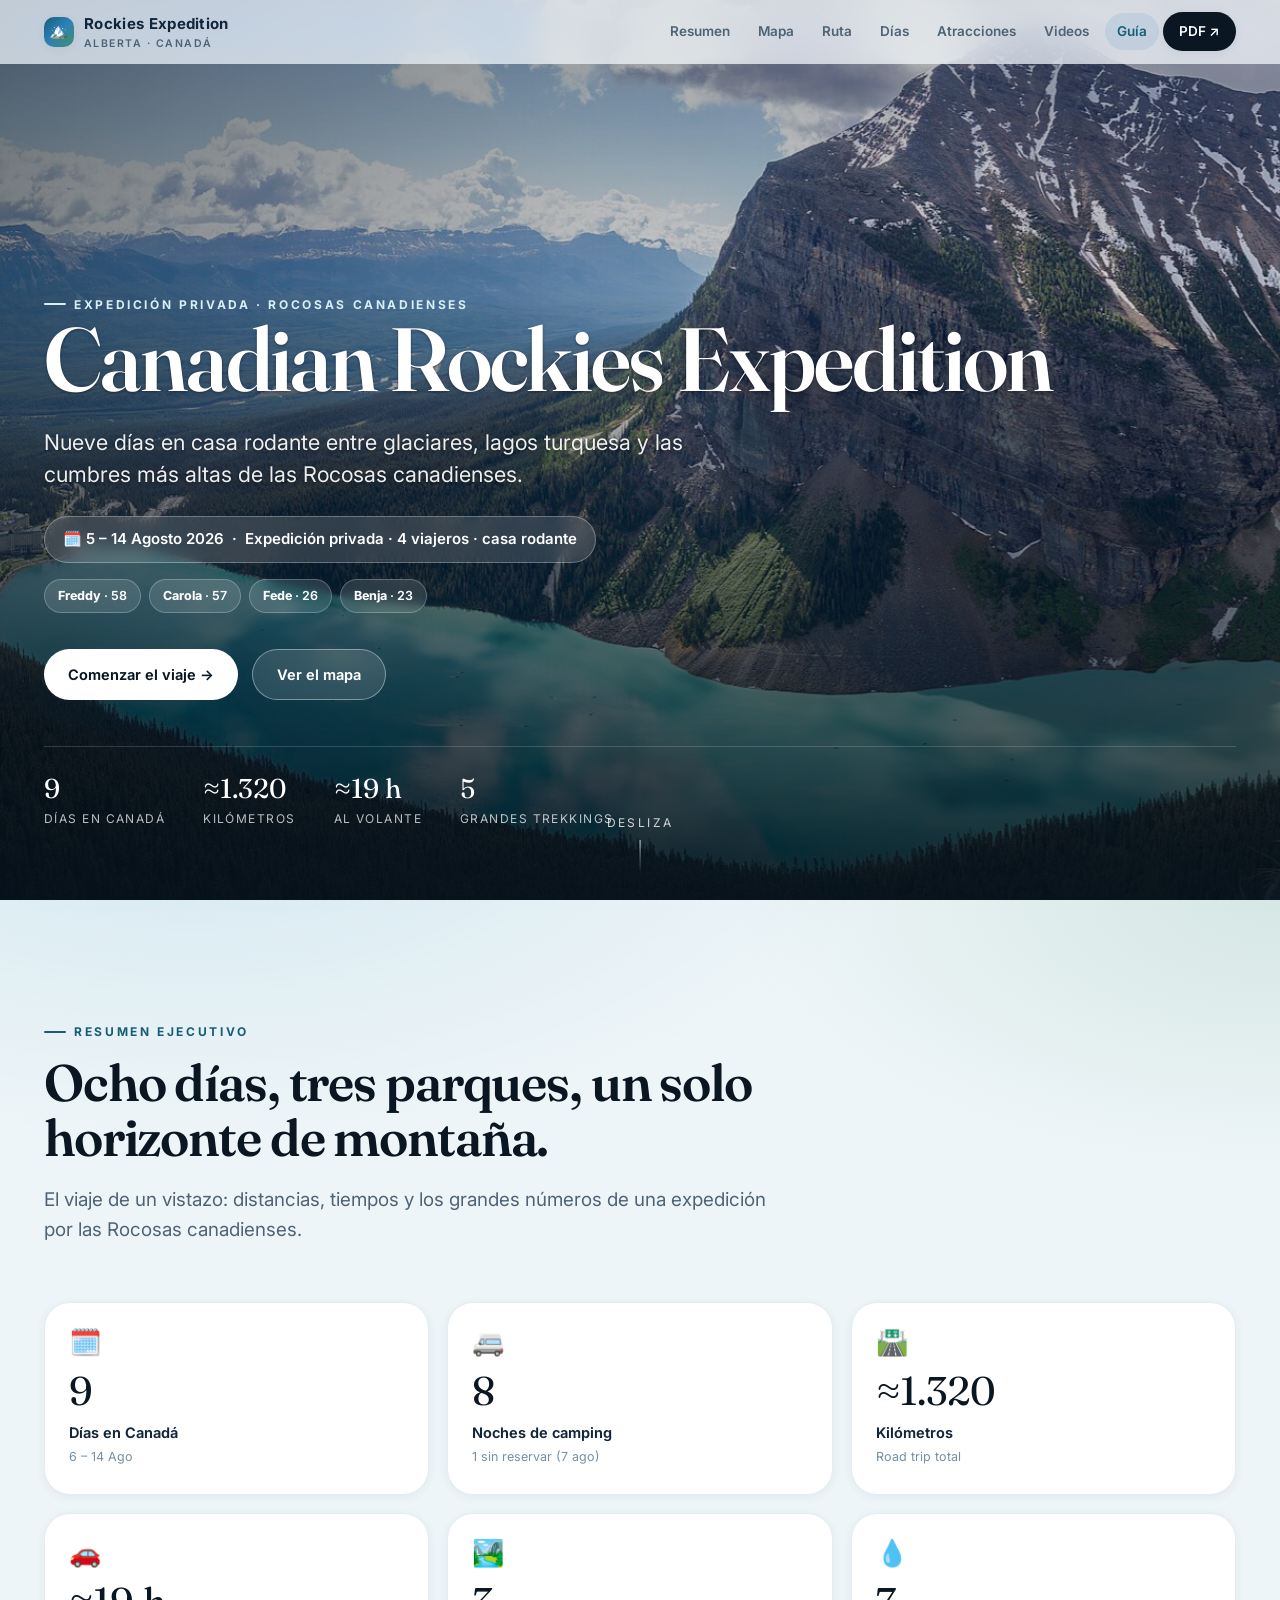
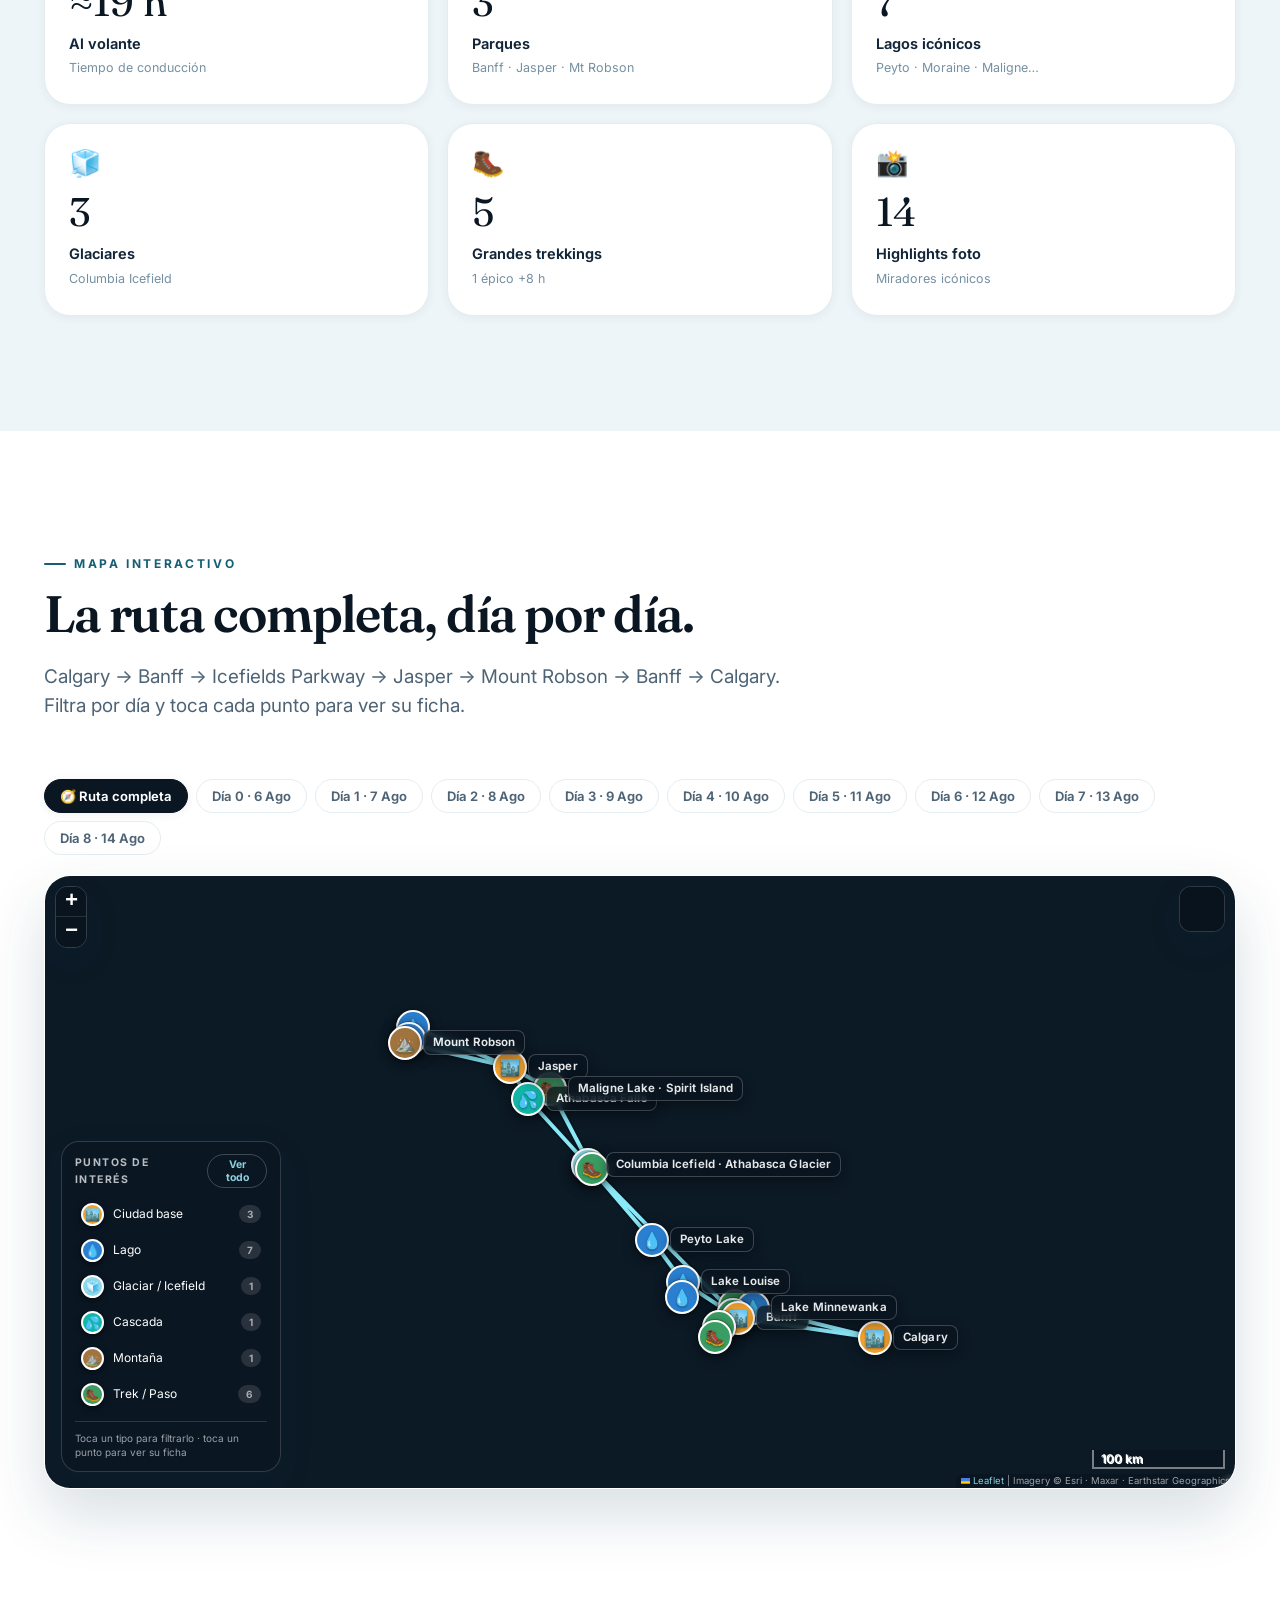
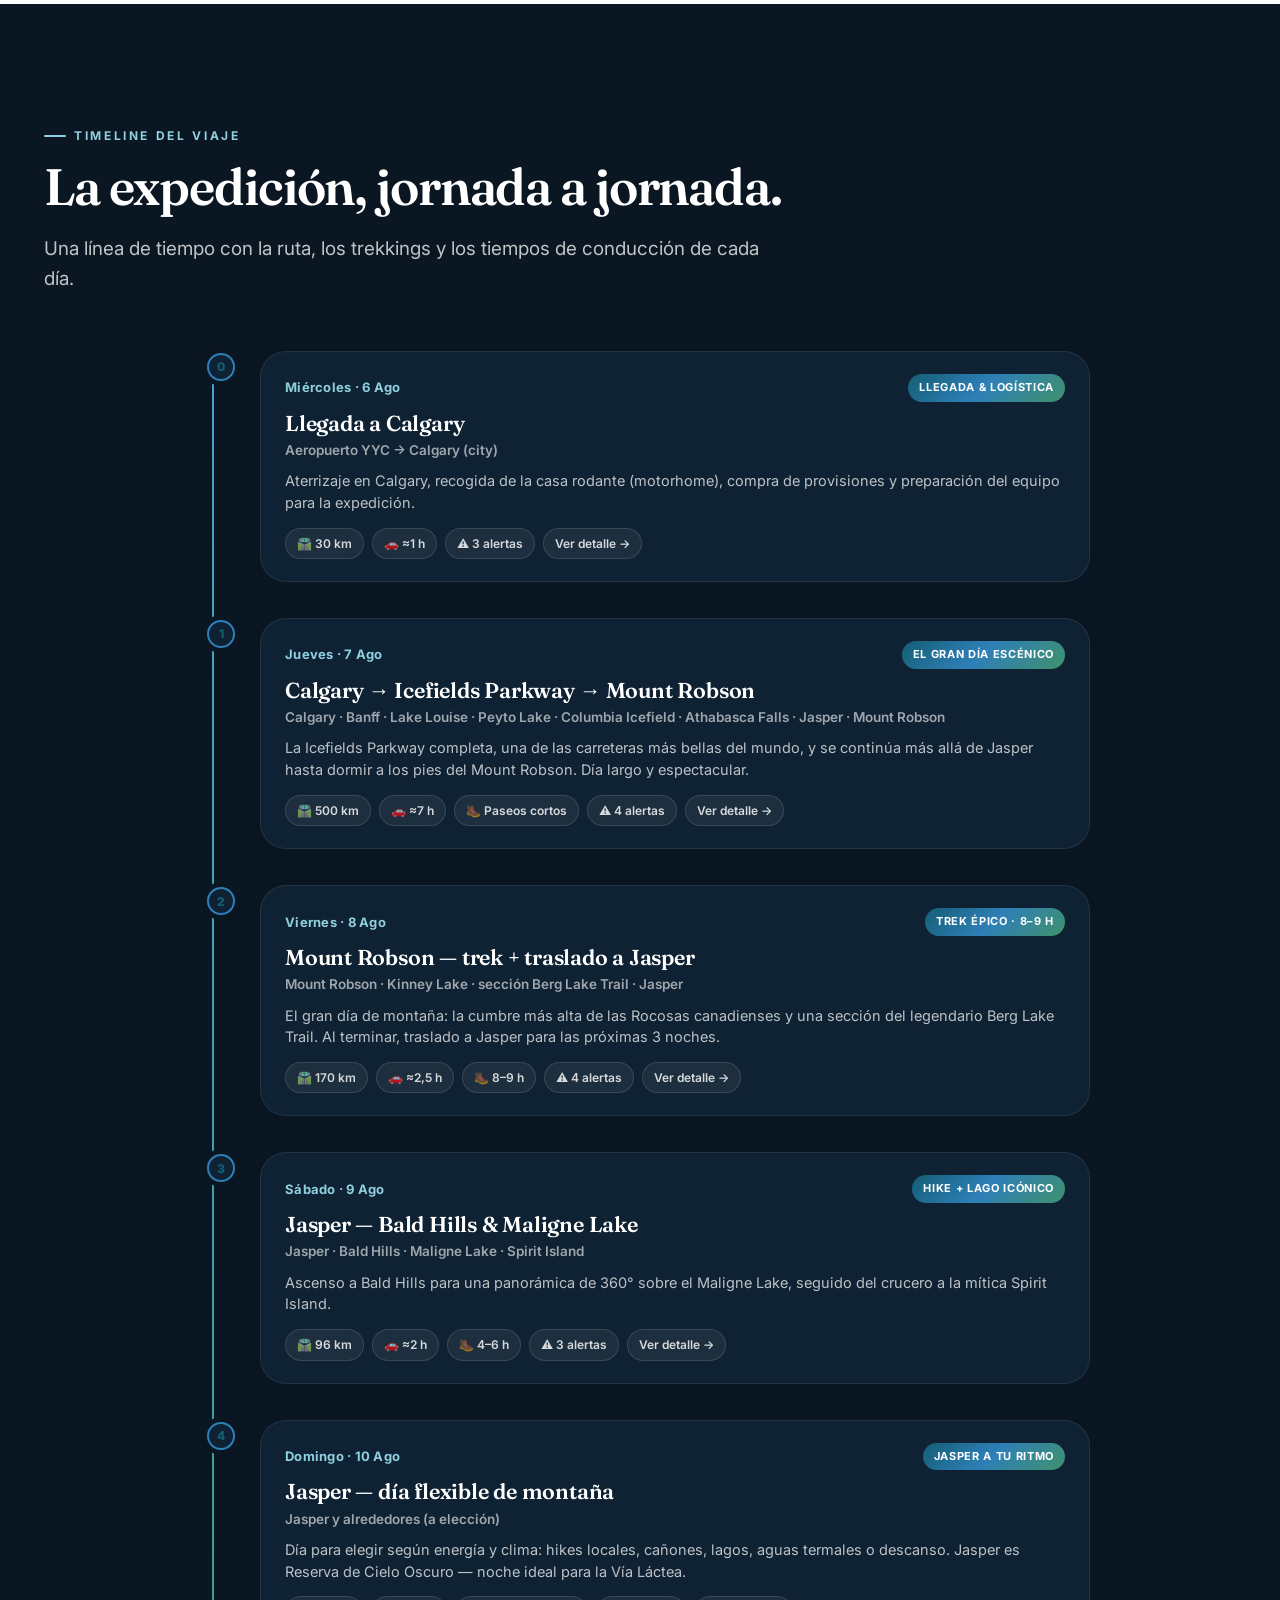
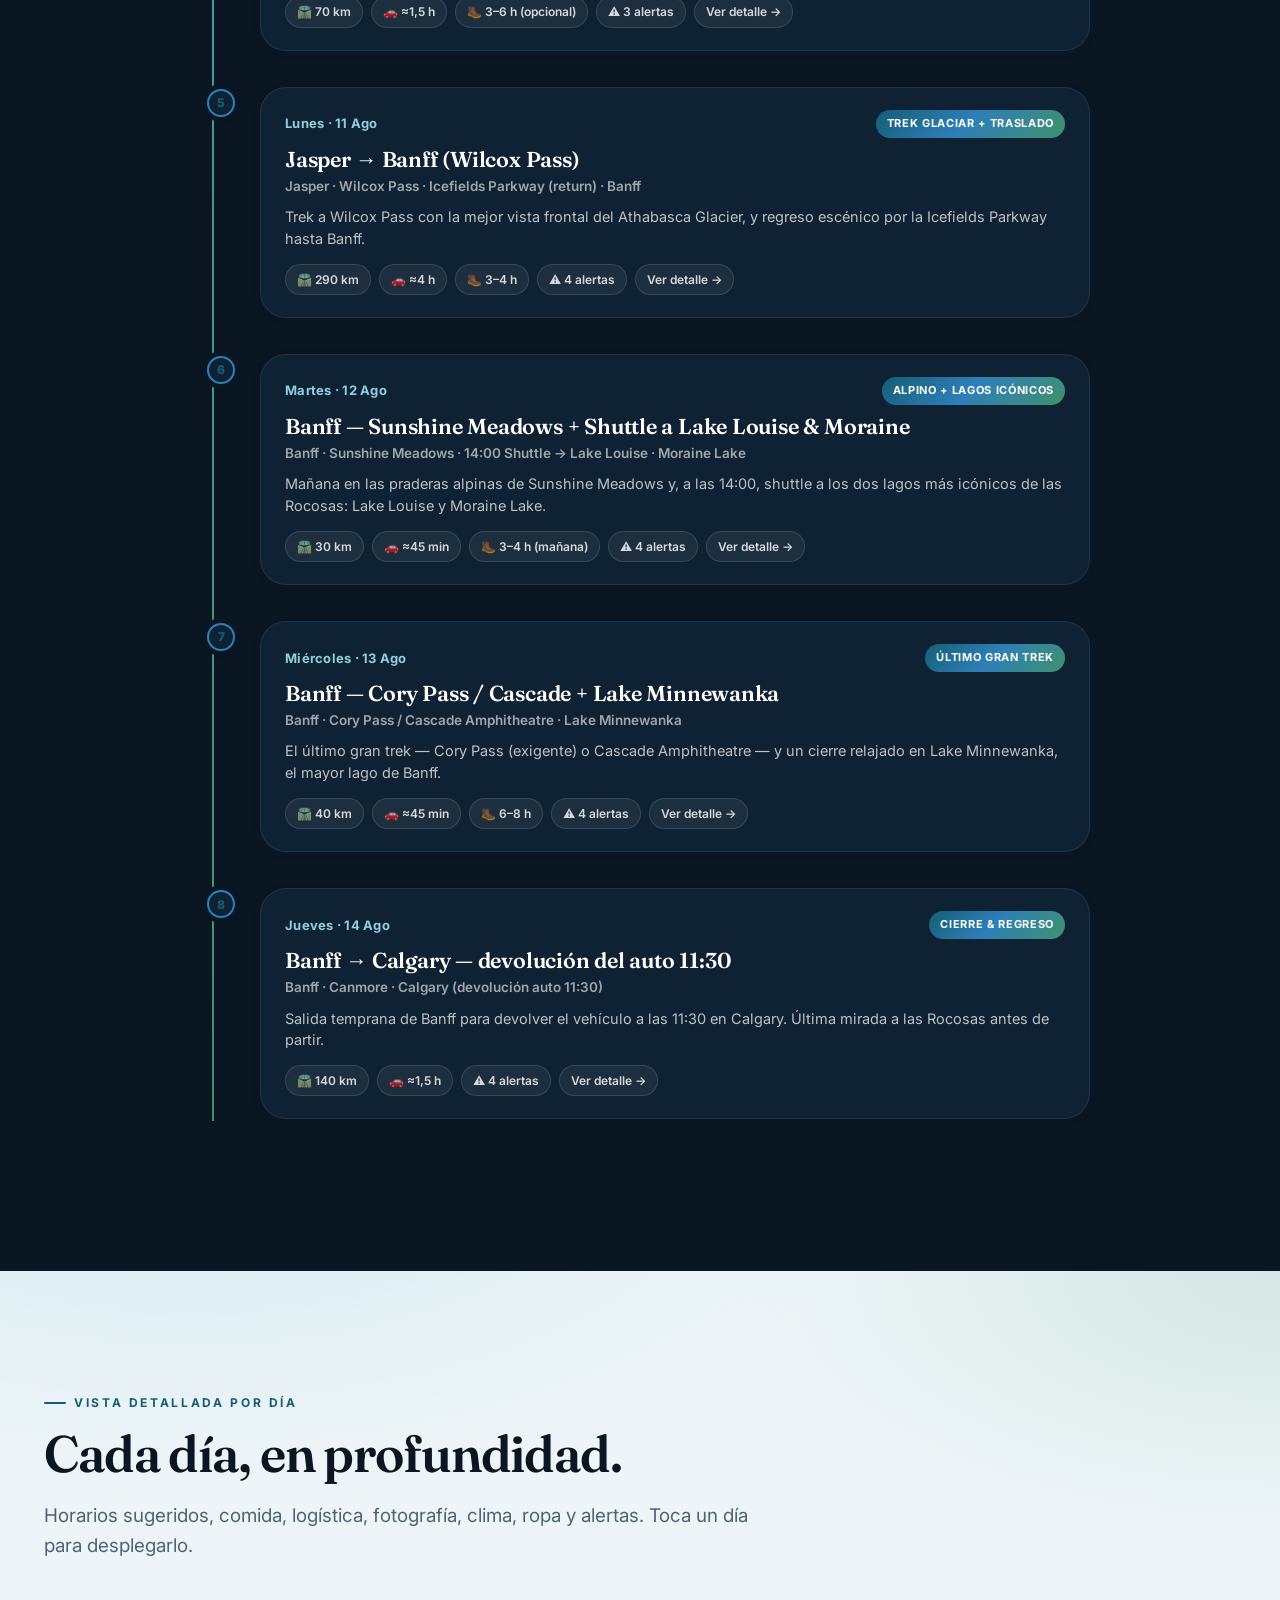
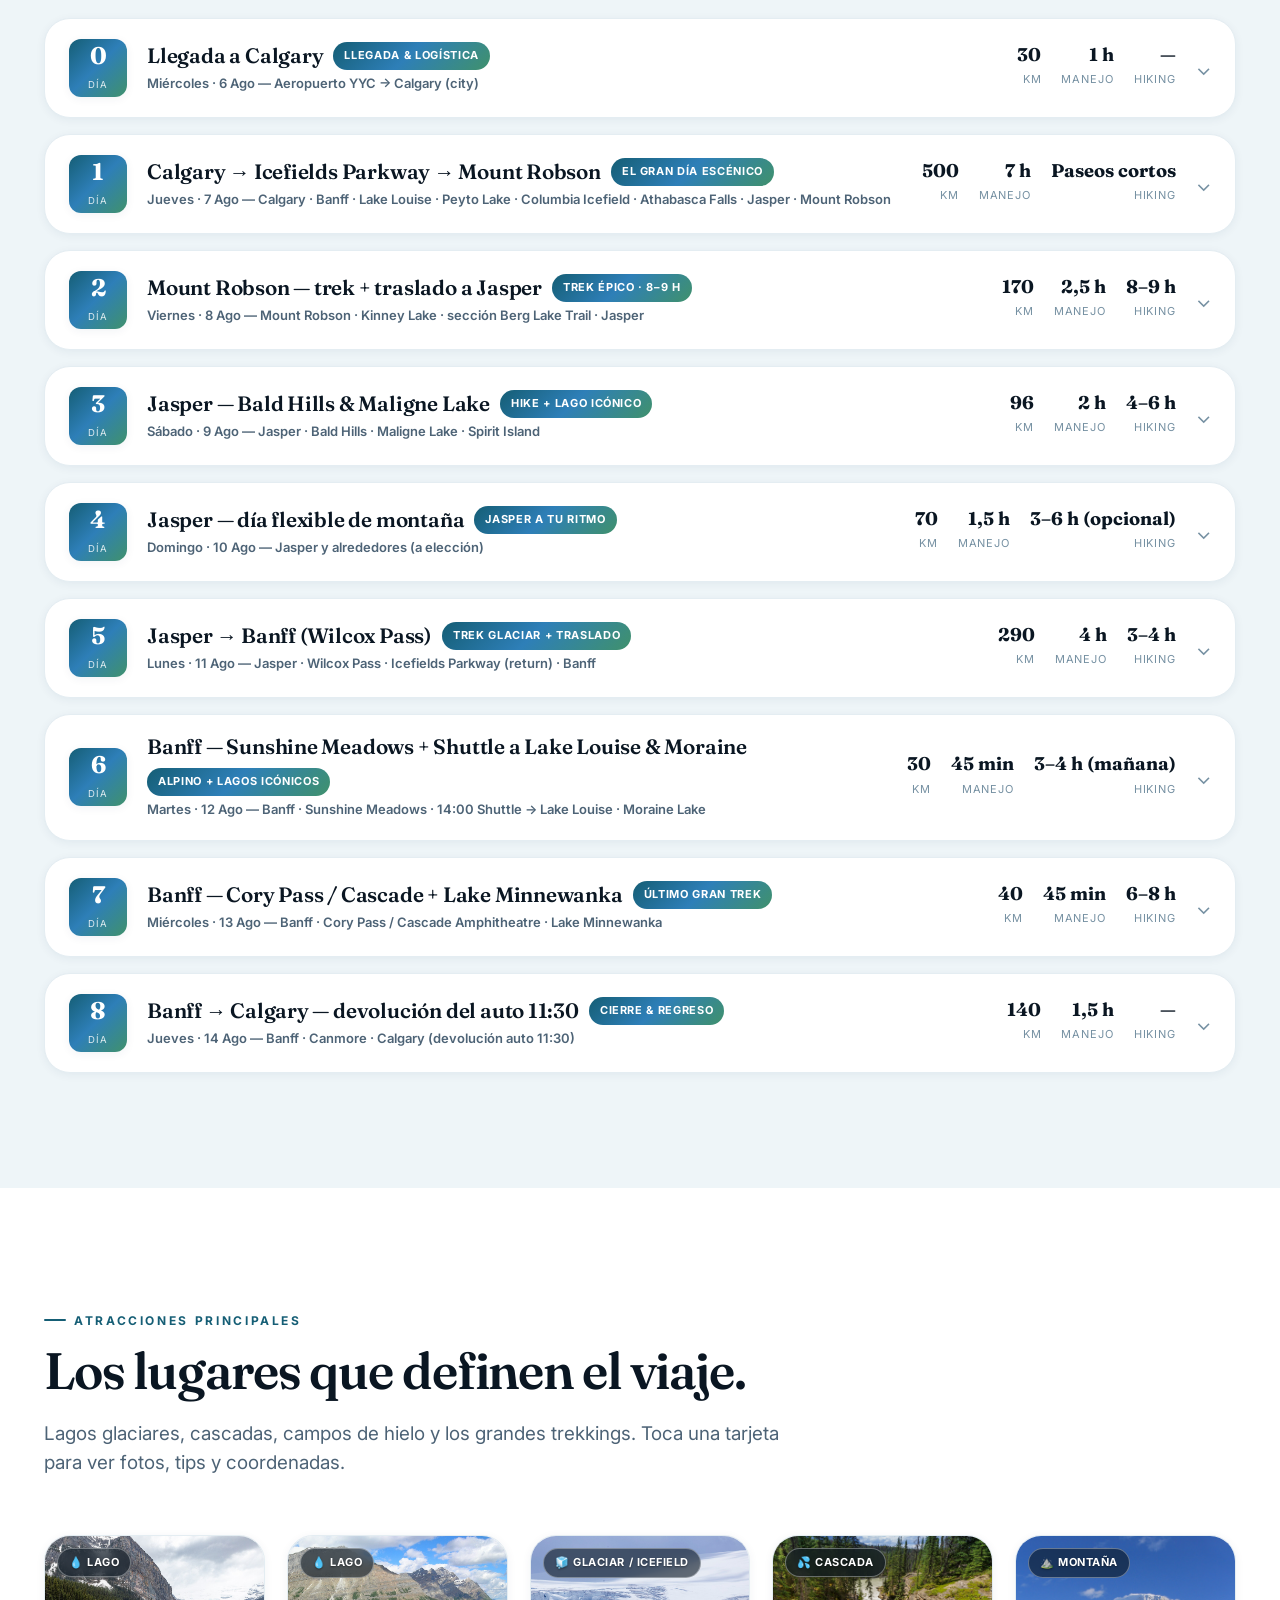
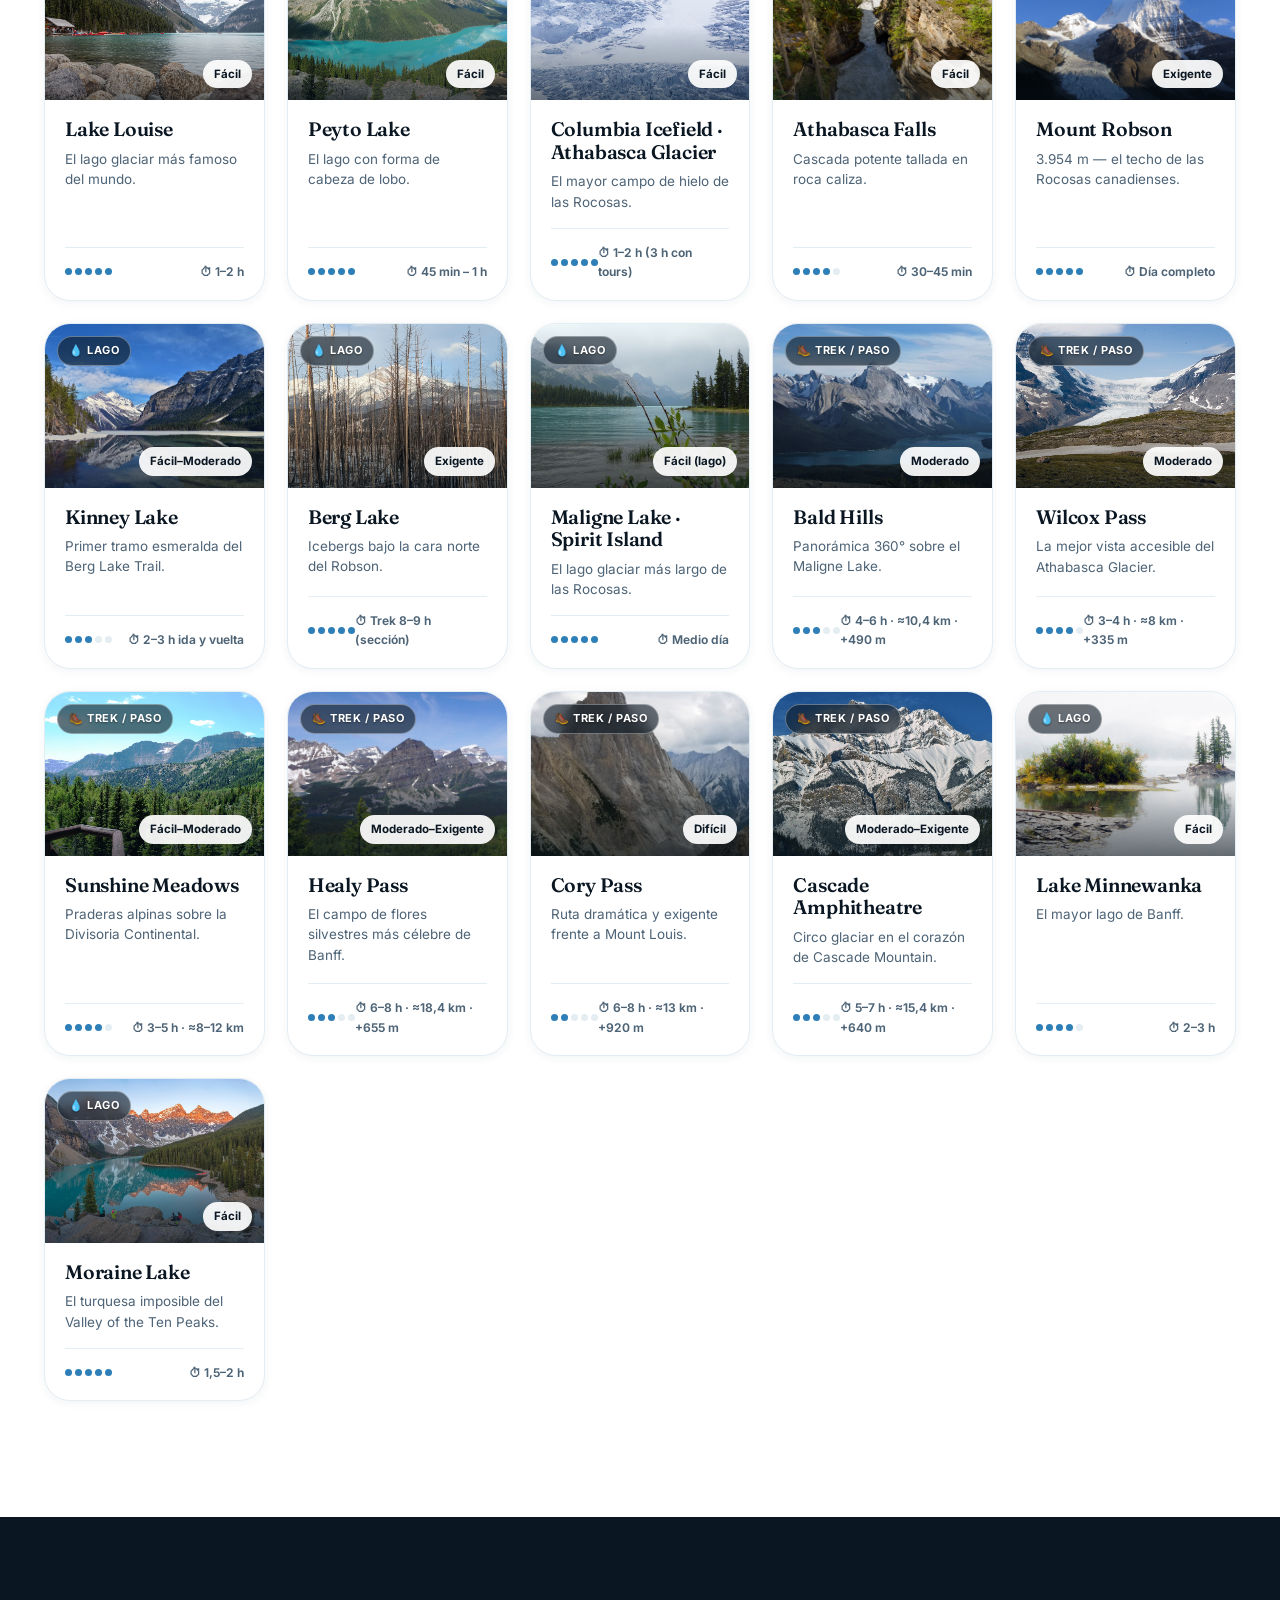
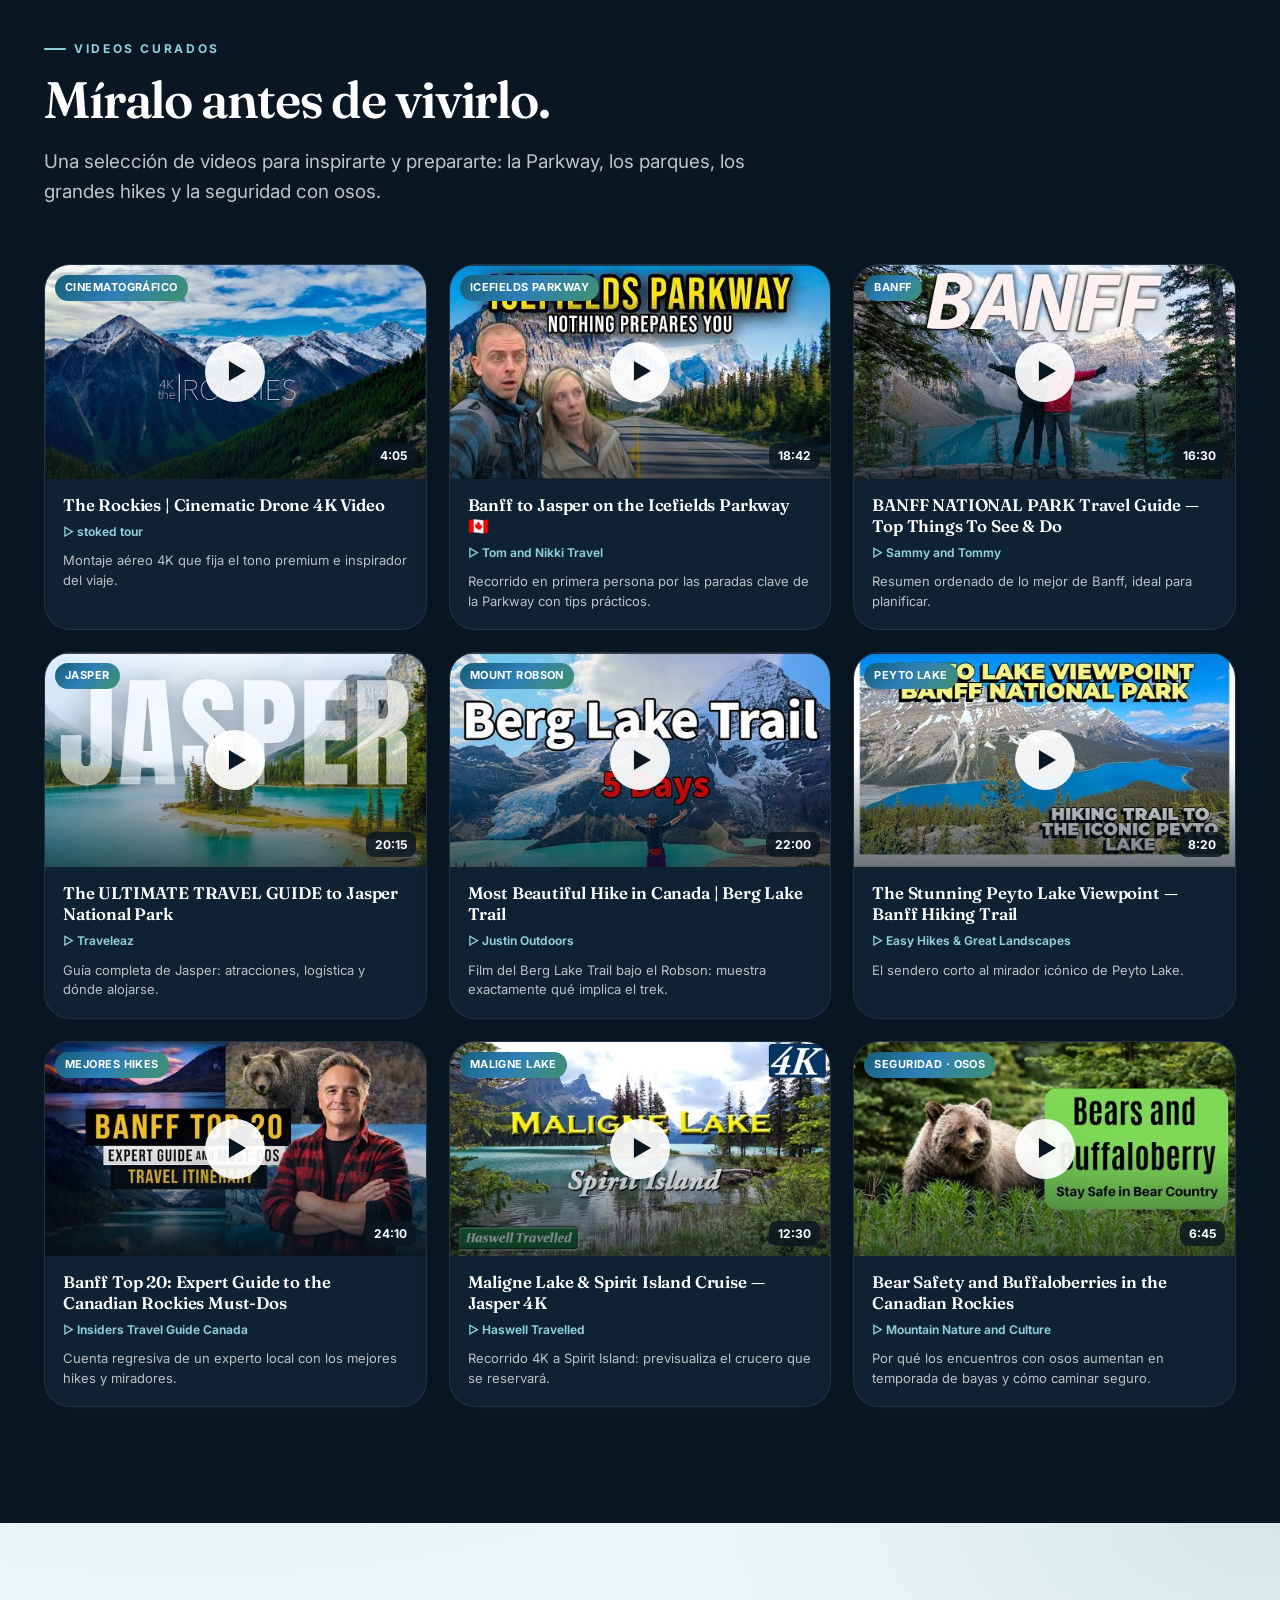
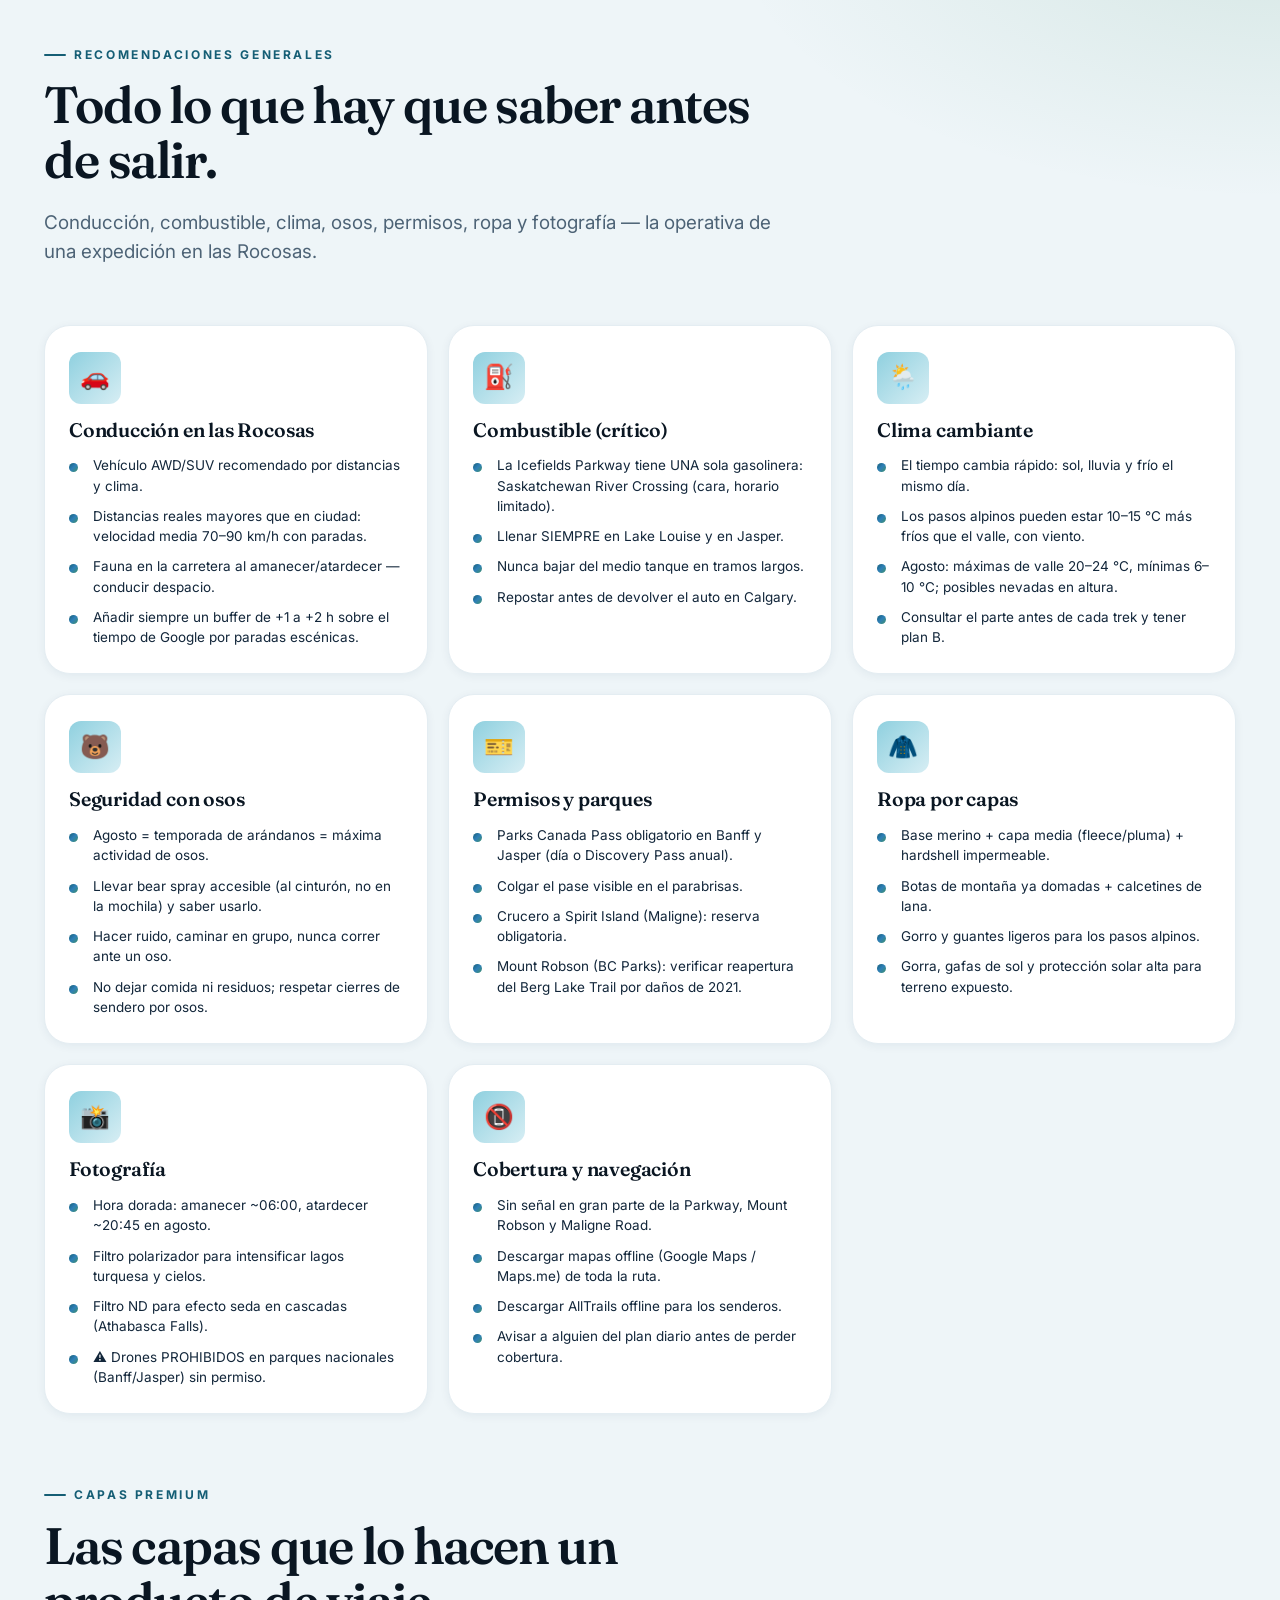
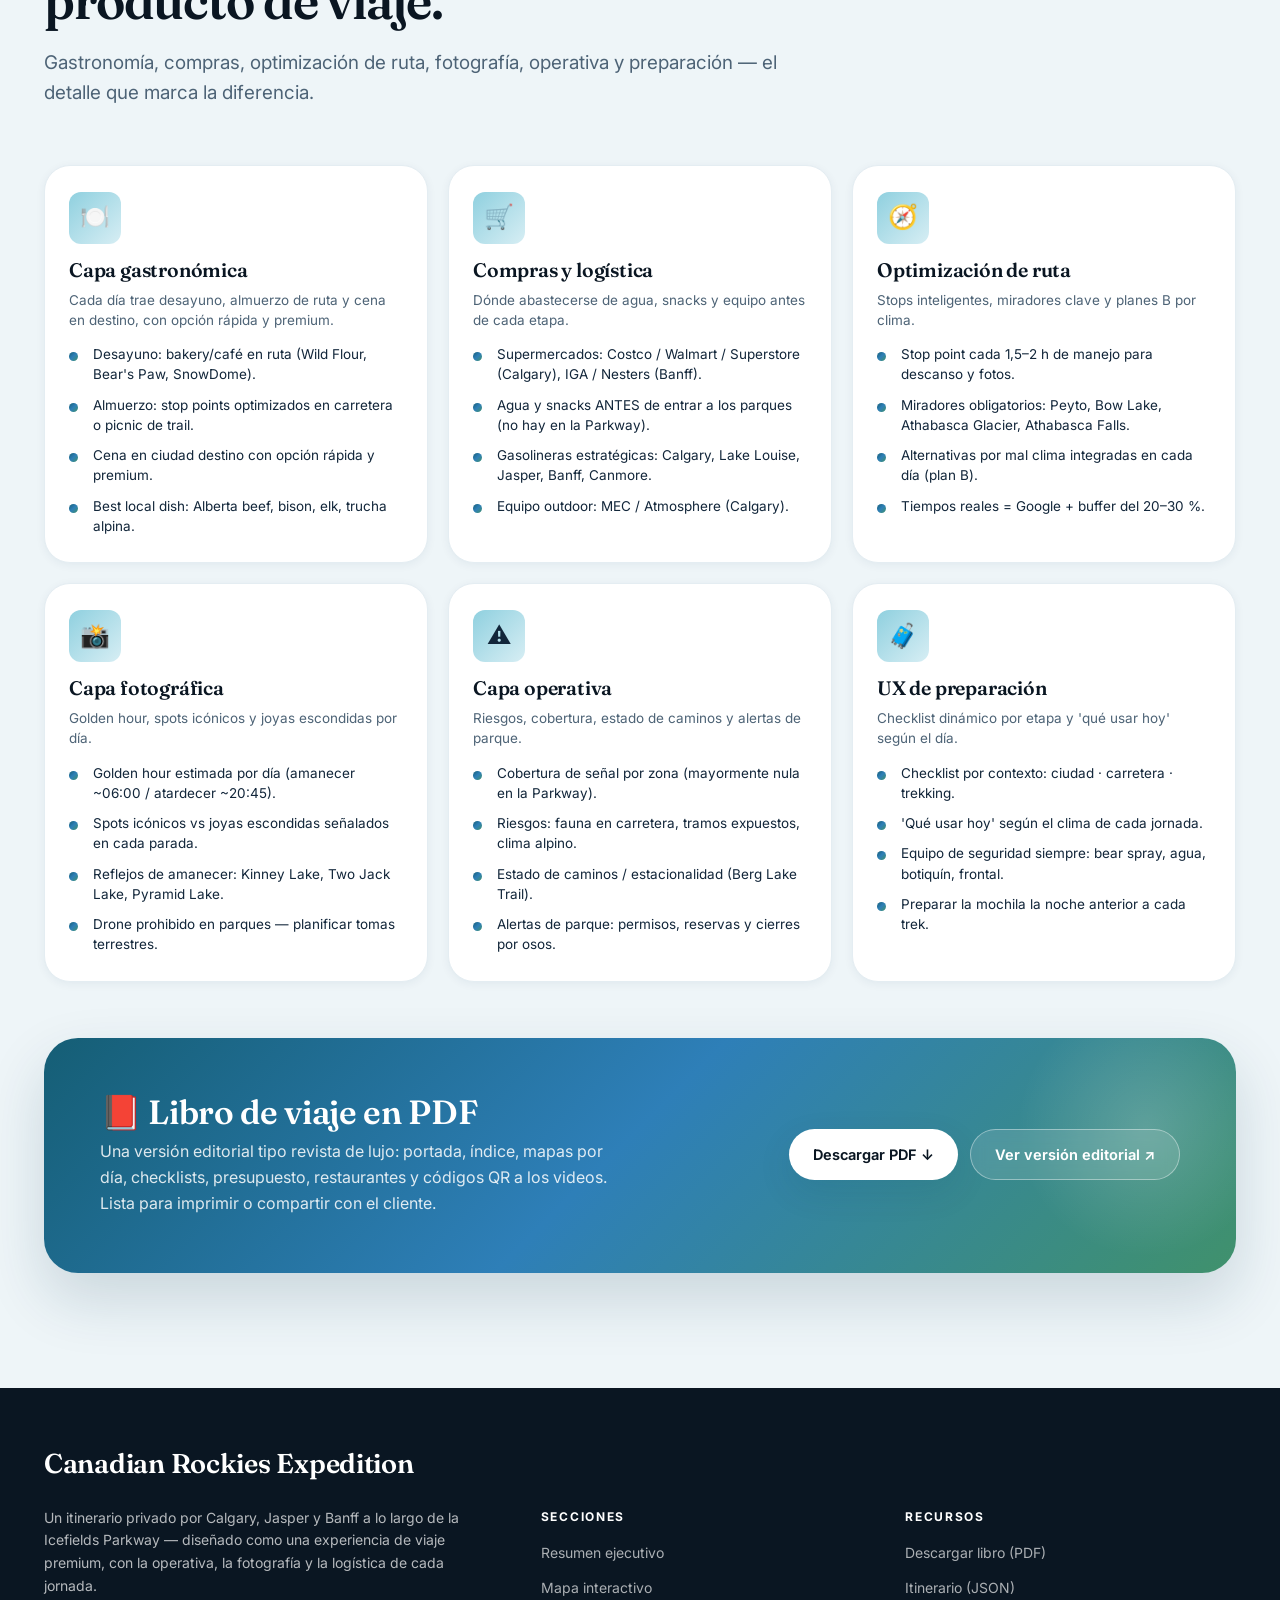
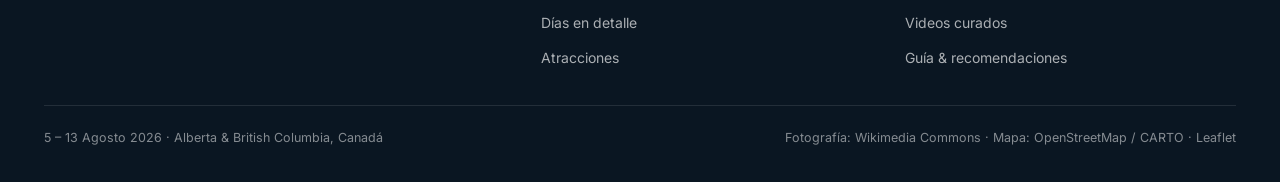
==== commit 55c32310: "Update itinerary: 9 días (6–14 ago), viaje en casa rodante, campings + Aug 7 por reservar, shuttle M" ====
--- a/index.html
+++ b/index.html
@@ -5,6 +5,7 @@
 <meta name="viewport" content="width=device-width, initial-scale=1.0" />
 <meta name="description" content="Canadian Rockies Expedition — dashboard interactivo del viaje: Calgary, Jasper y Banff por la Icefields Parkway." />
 <meta name="theme-color" content="#0a1622" />
+<meta name="robots" content="noindex, nofollow" />
 <meta name="robots" content="noindex, nofollow" />
 <title>Canadian Rockies Expedition · Dashboard</title>
 
--- a/assets/css/styles.css
+++ b/assets/css/styles.css
@@ -488,3 +488,15 @@
   .tl-item{padding-left:46px}
   .tl-node{left:2px;width:26px;height:26px}
 }
+
+/* lodging block (RV) */
+.lodge-block{background:linear-gradient(135deg,#eaf4f8,#f6fbfd)!important;border-color:#d3e4ec!important}
+.lodge-block.warn{background:#fff8f1!important;border-color:#ffe0c2!important;border-left:4px solid #f59e0b!important}
+.lodge-row{display:flex;align-items:baseline;gap:12px;flex-wrap:wrap}
+.lodge-row b{font-family:var(--serif);font-size:1.18rem;color:var(--ink)}
+.lodge-nights{font-size:11.5px;font-weight:700;letter-spacing:.05em;text-transform:uppercase;color:var(--glacier-700);background:rgba(46,127,184,.13);padding:3px 11px;border-radius:var(--r-full)}
+.lodge-block.warn .lodge-nights{color:#b45309;background:#ffedd5}
+.lodge-detail{font-size:13.5px;color:var(--text-muted);margin-top:9px}
+.lodge-opts{list-style:none;margin-top:11px;display:grid;gap:7px}
+.lodge-opts li{font-size:13px;color:var(--text);padding-left:22px;position:relative;line-height:1.45}
+.lodge-opts li::before{content:"⛺";position:absolute;left:0}
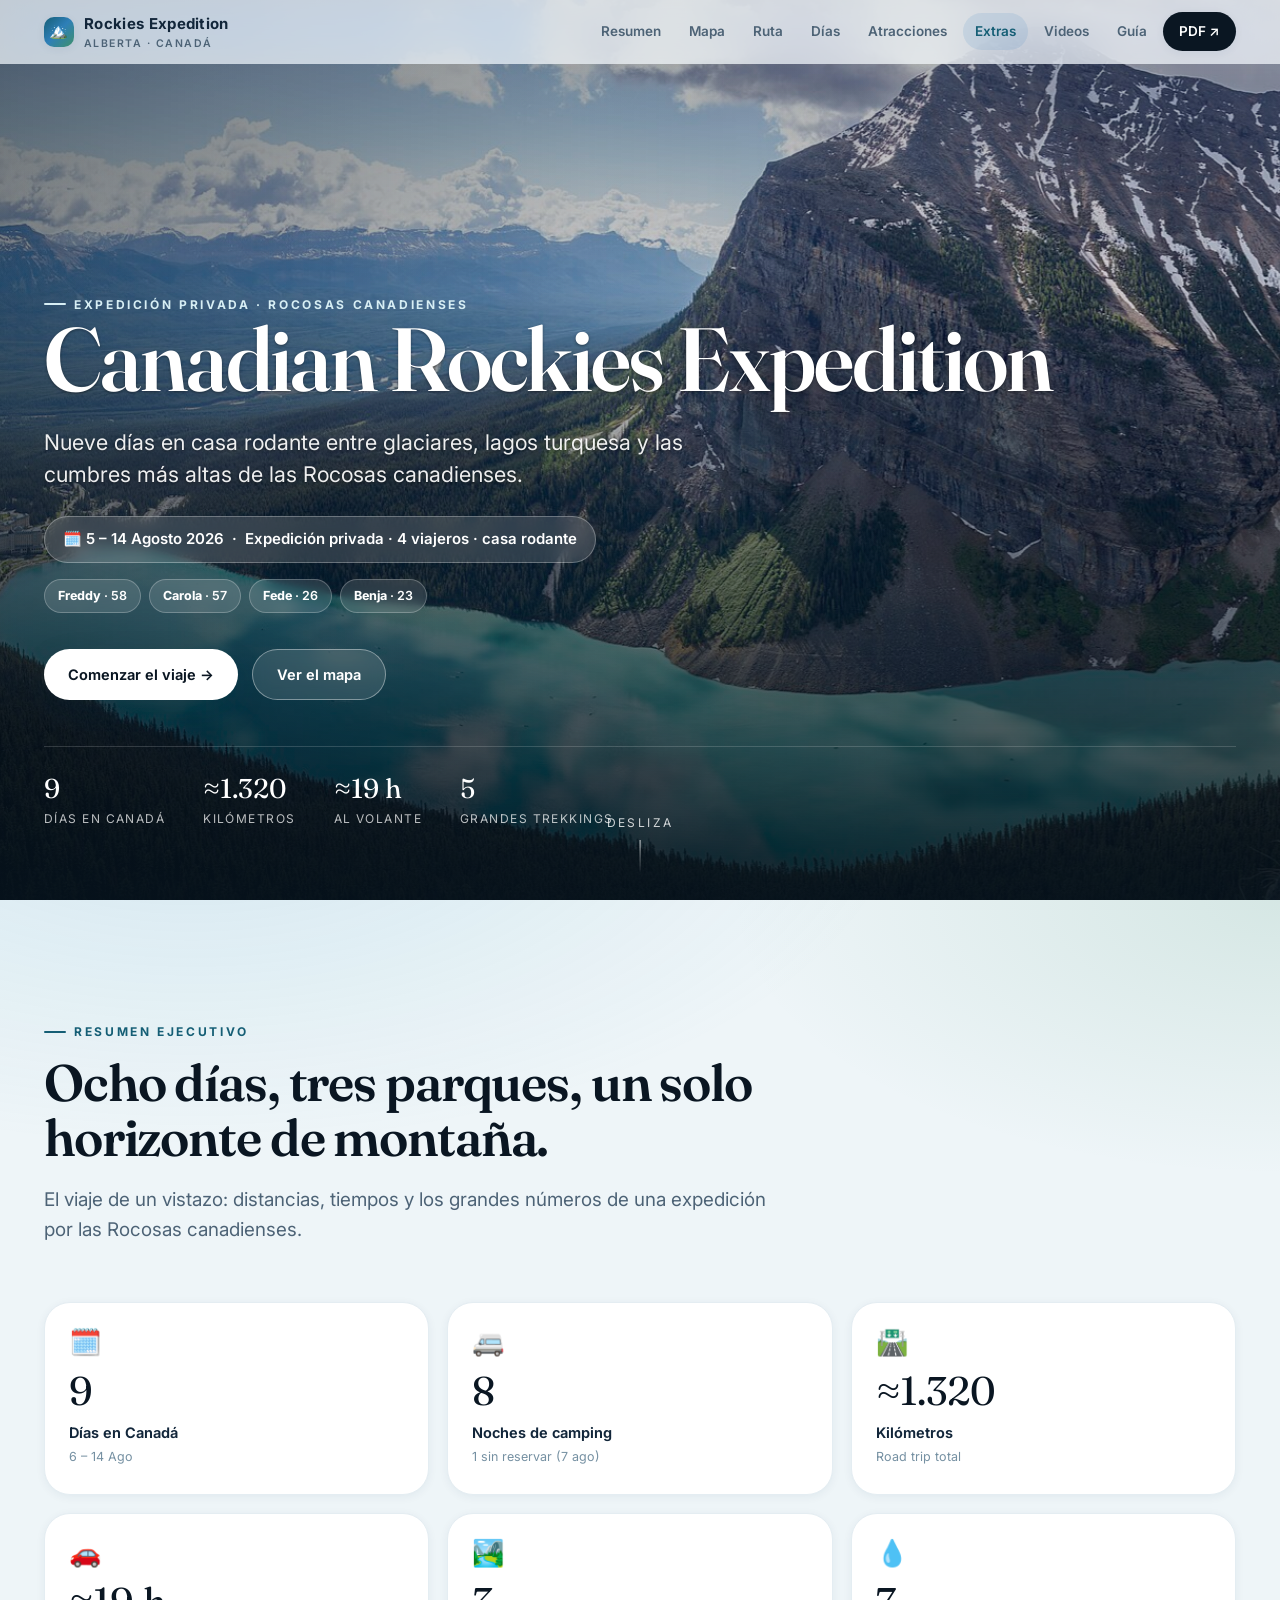
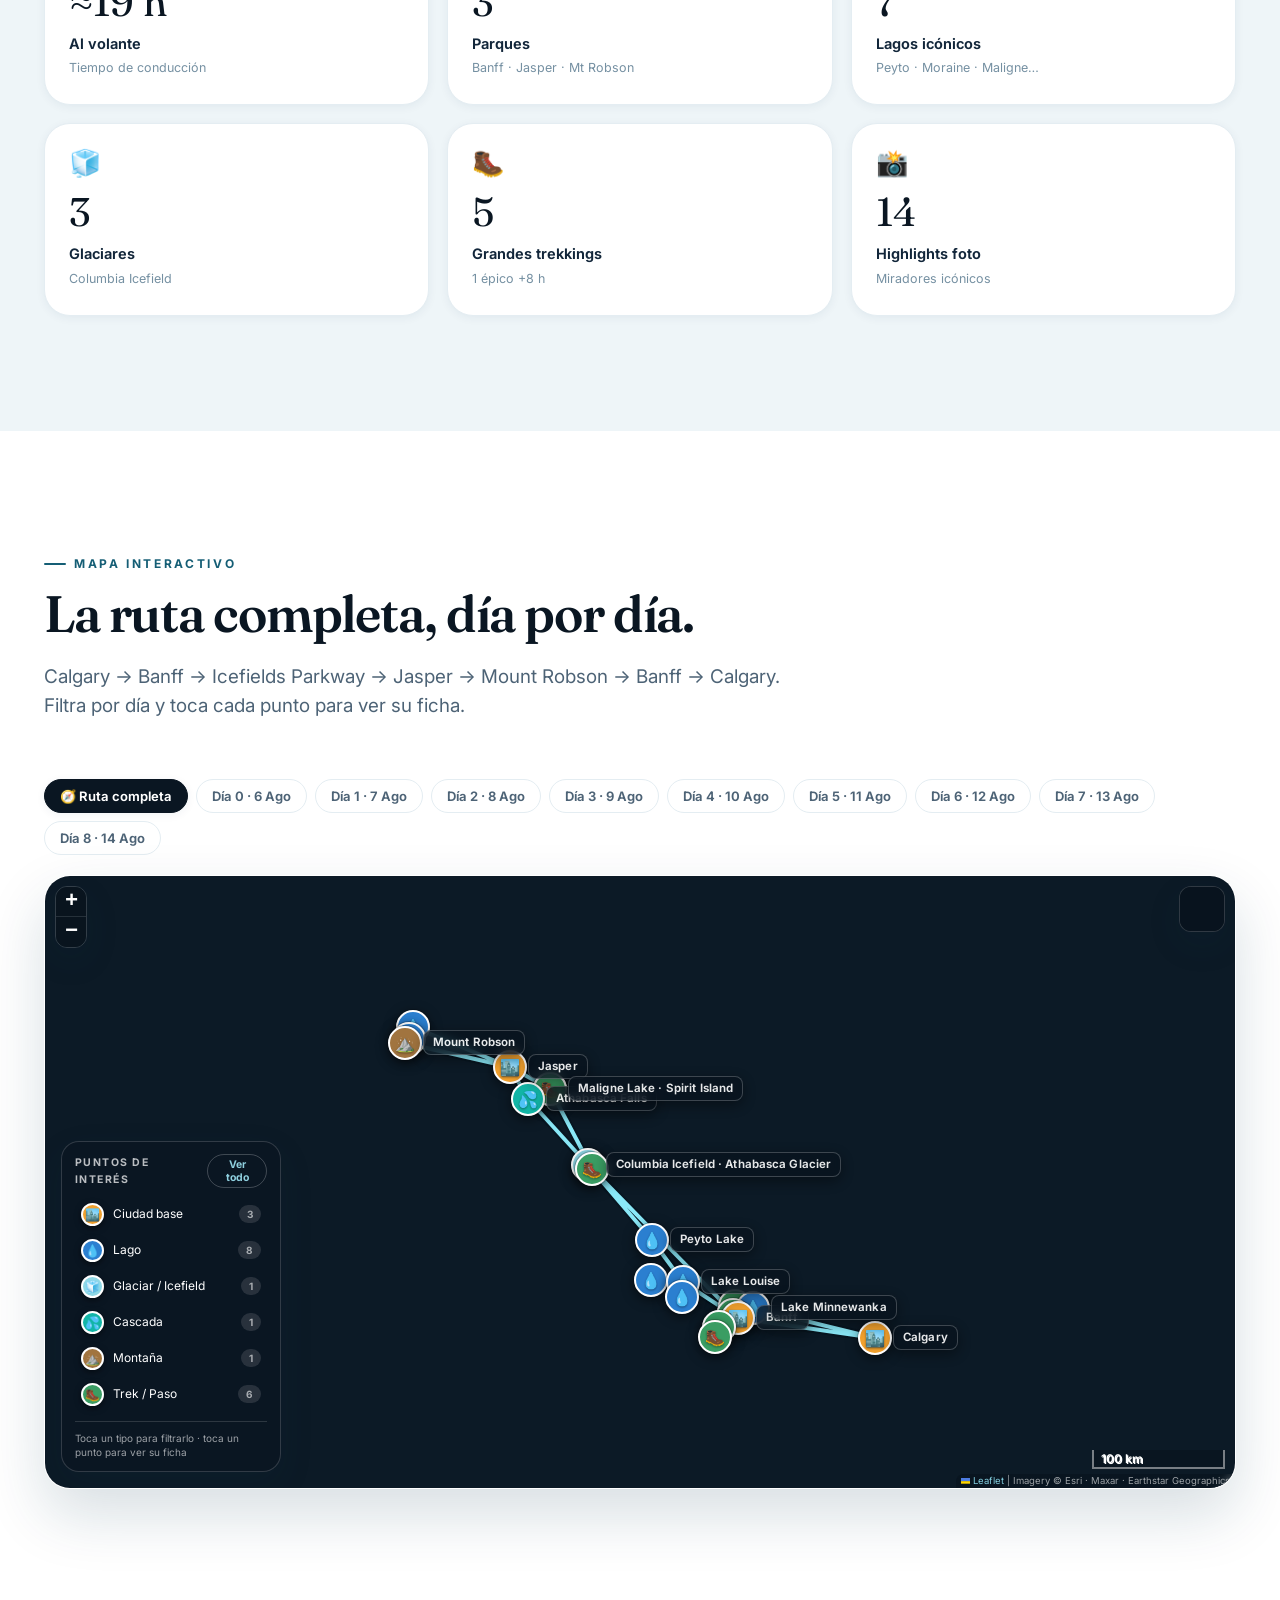
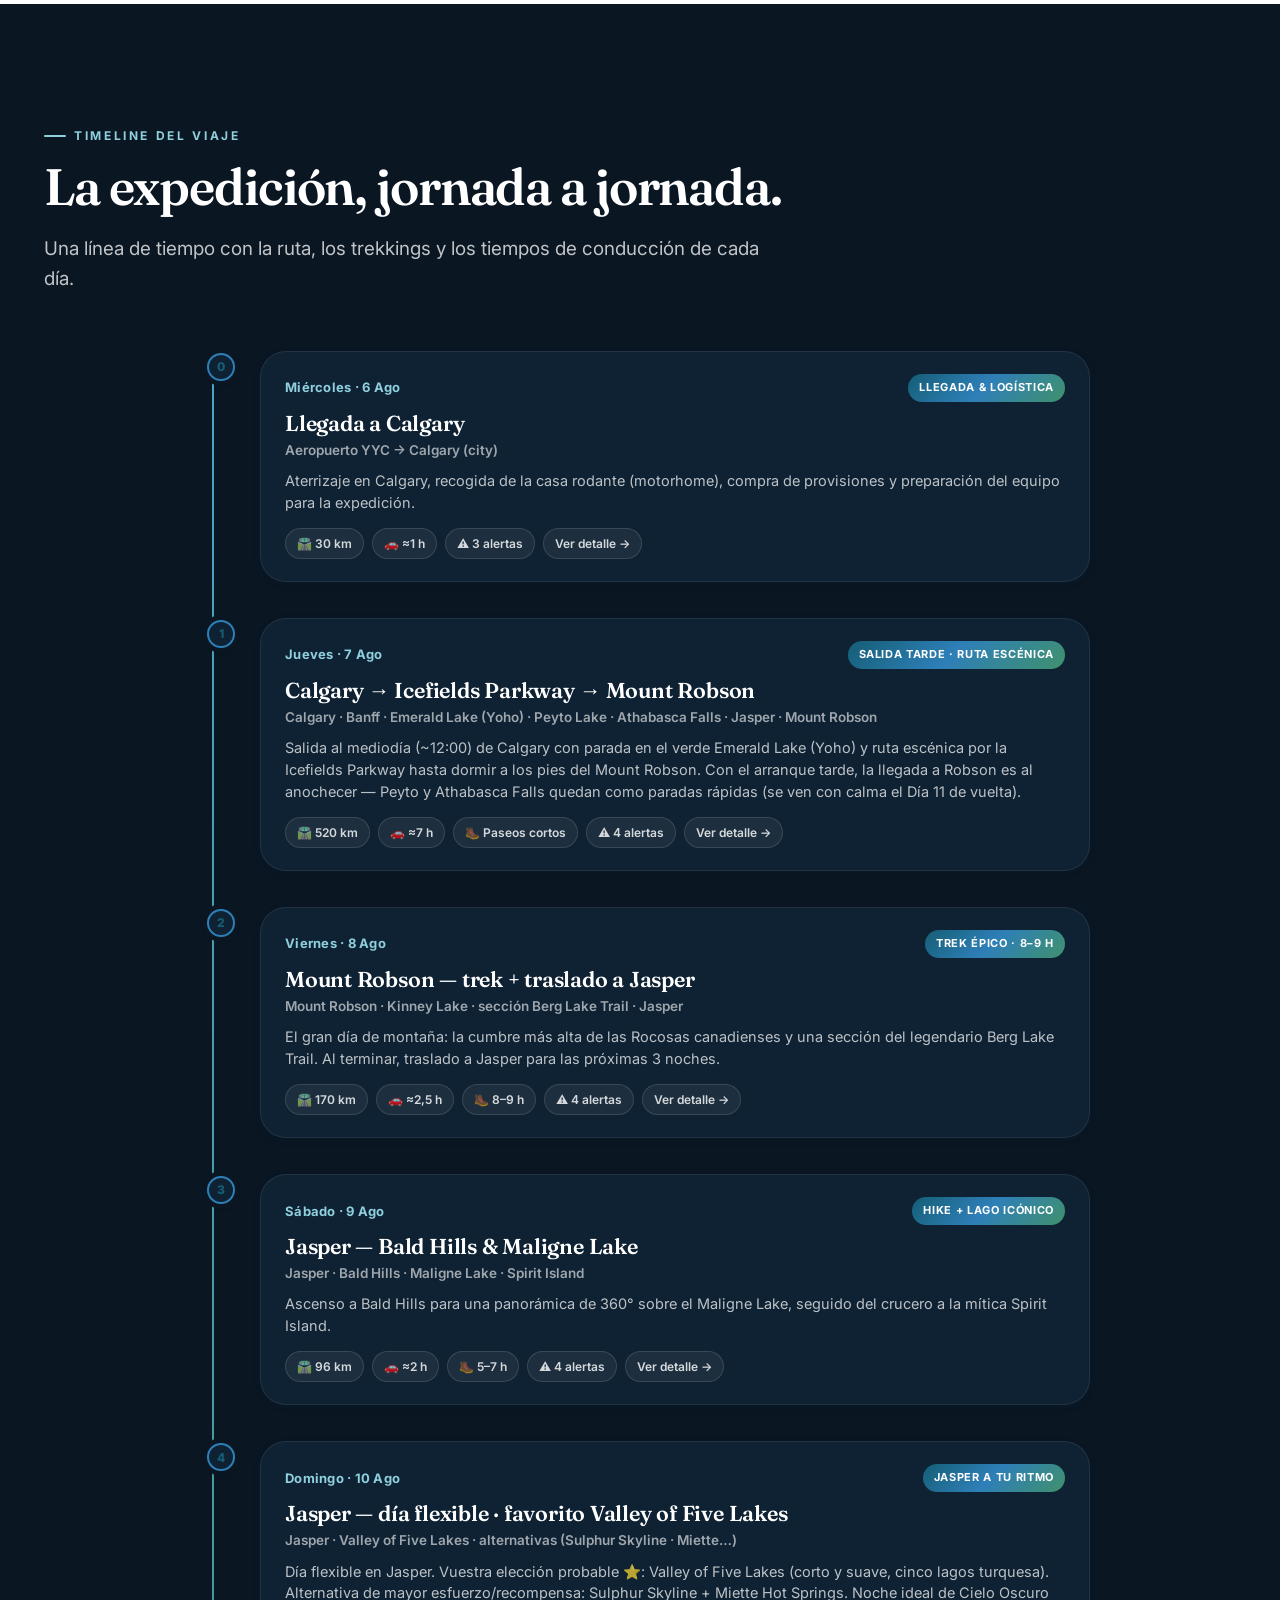
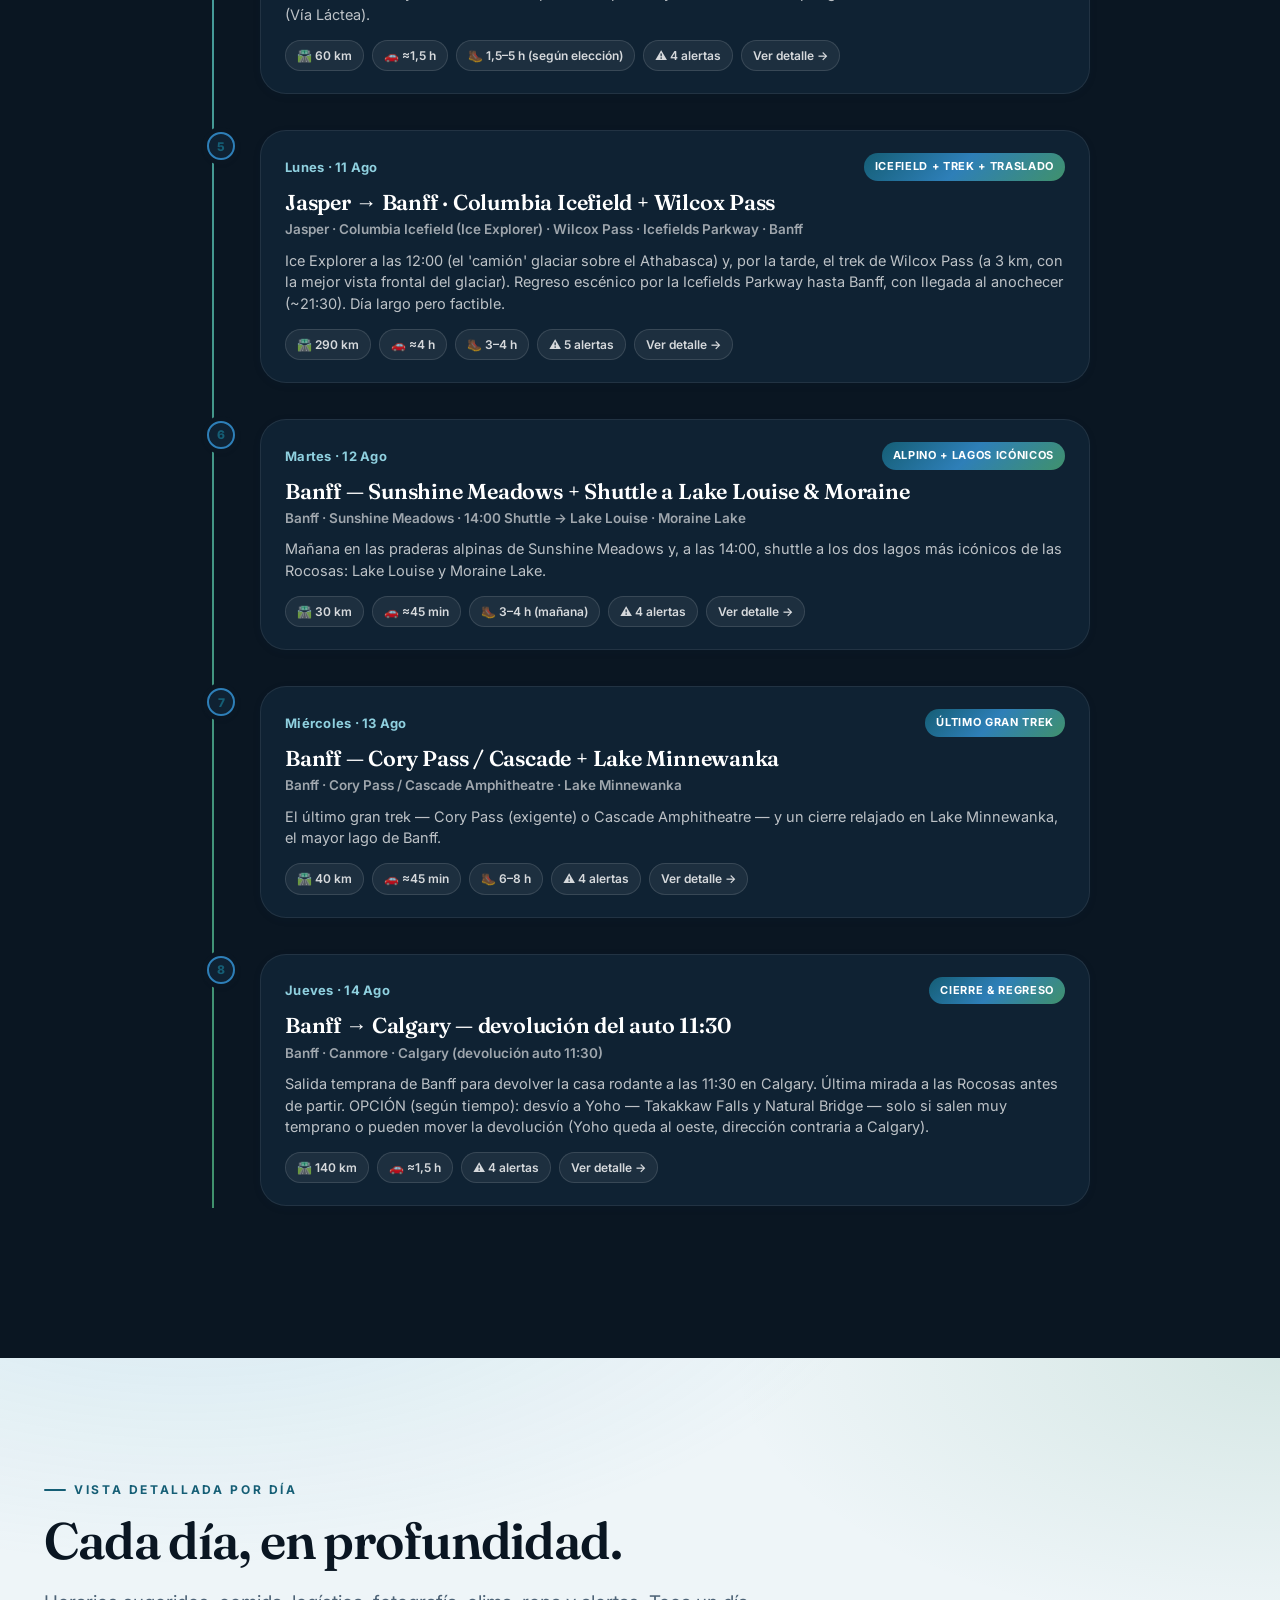
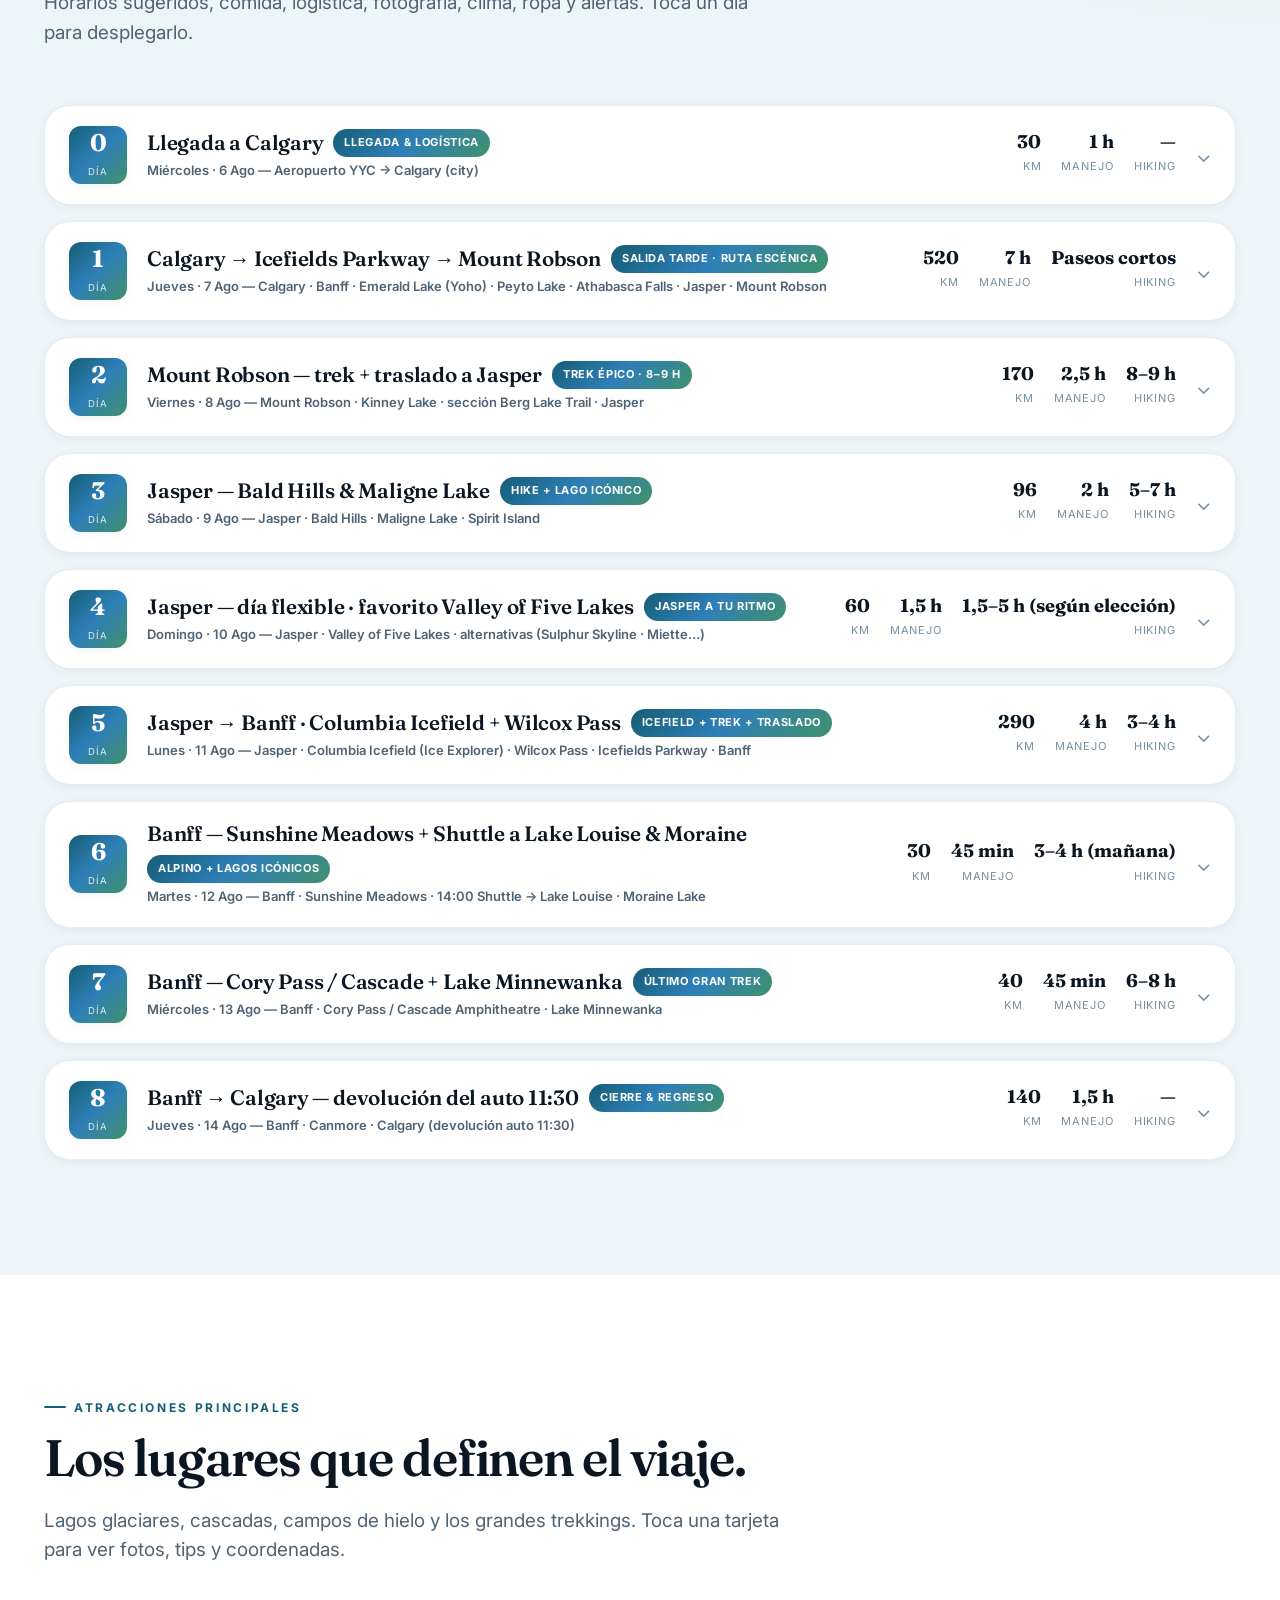
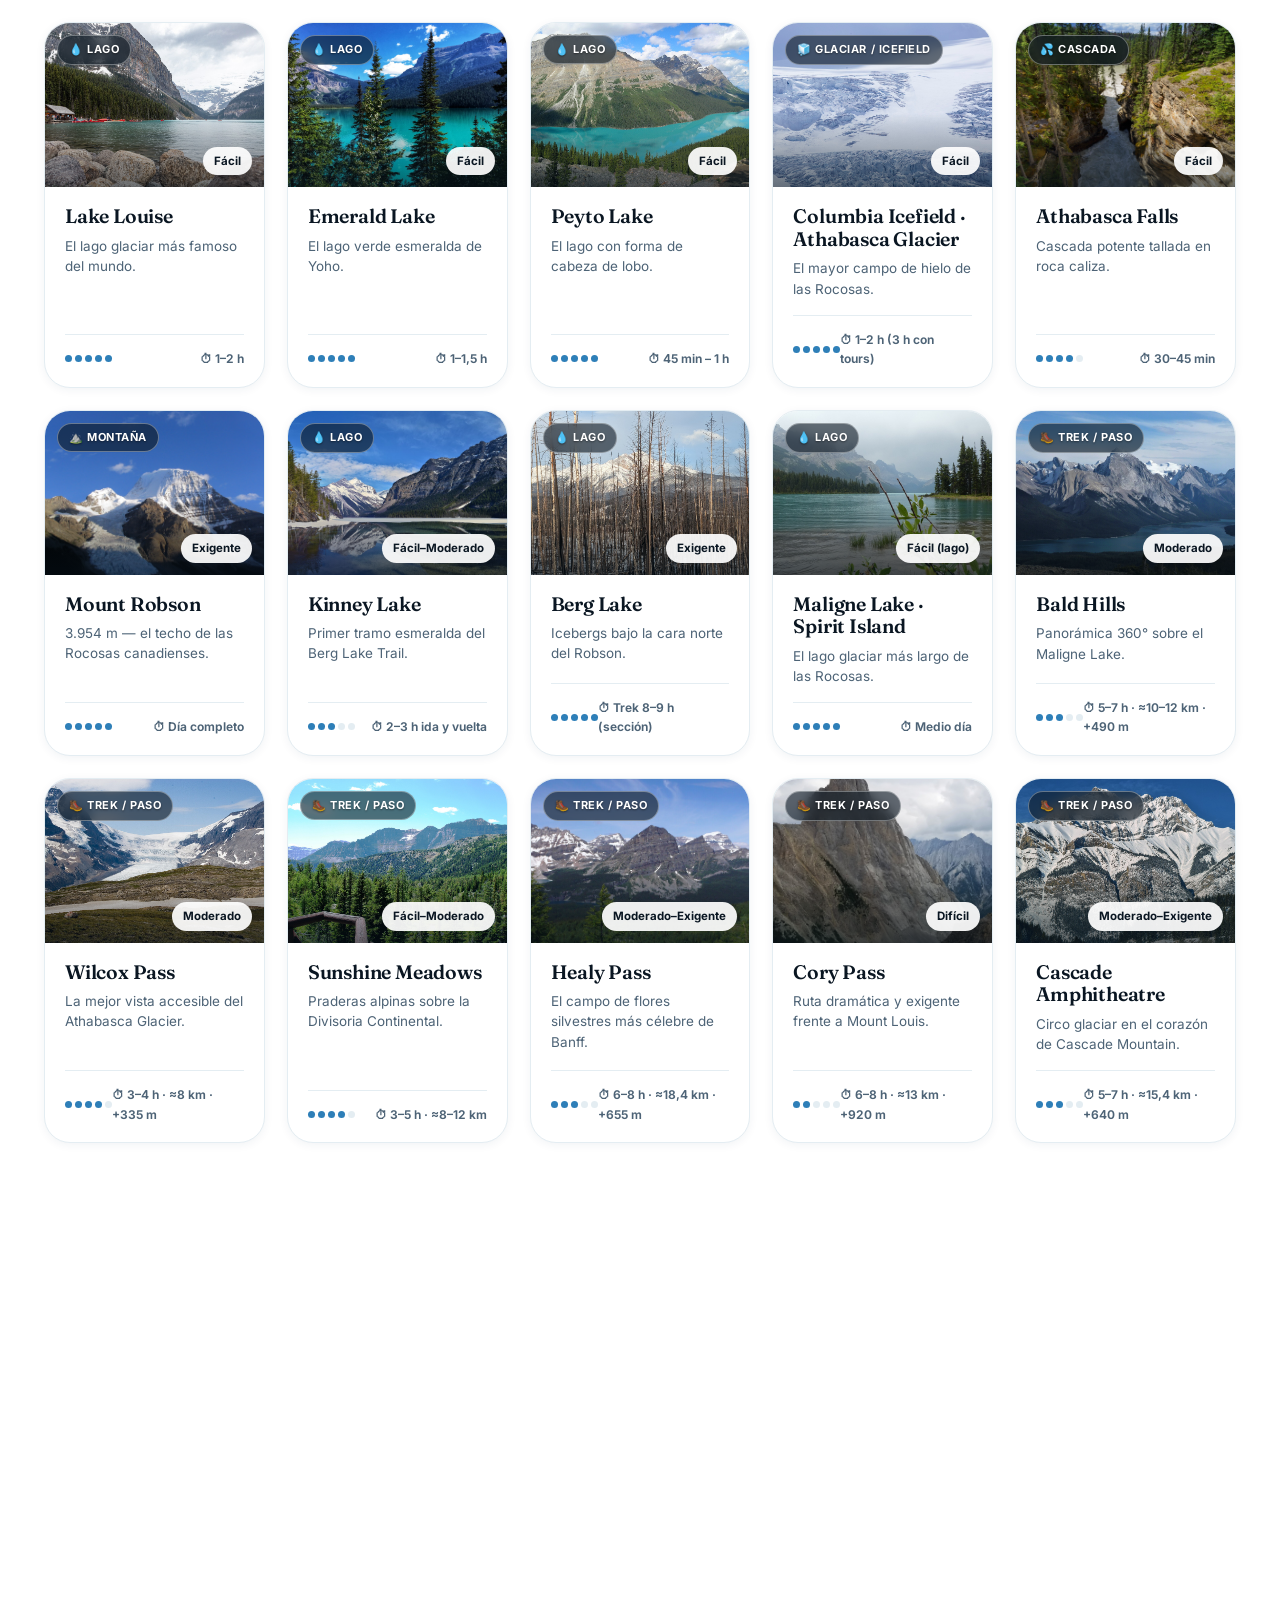
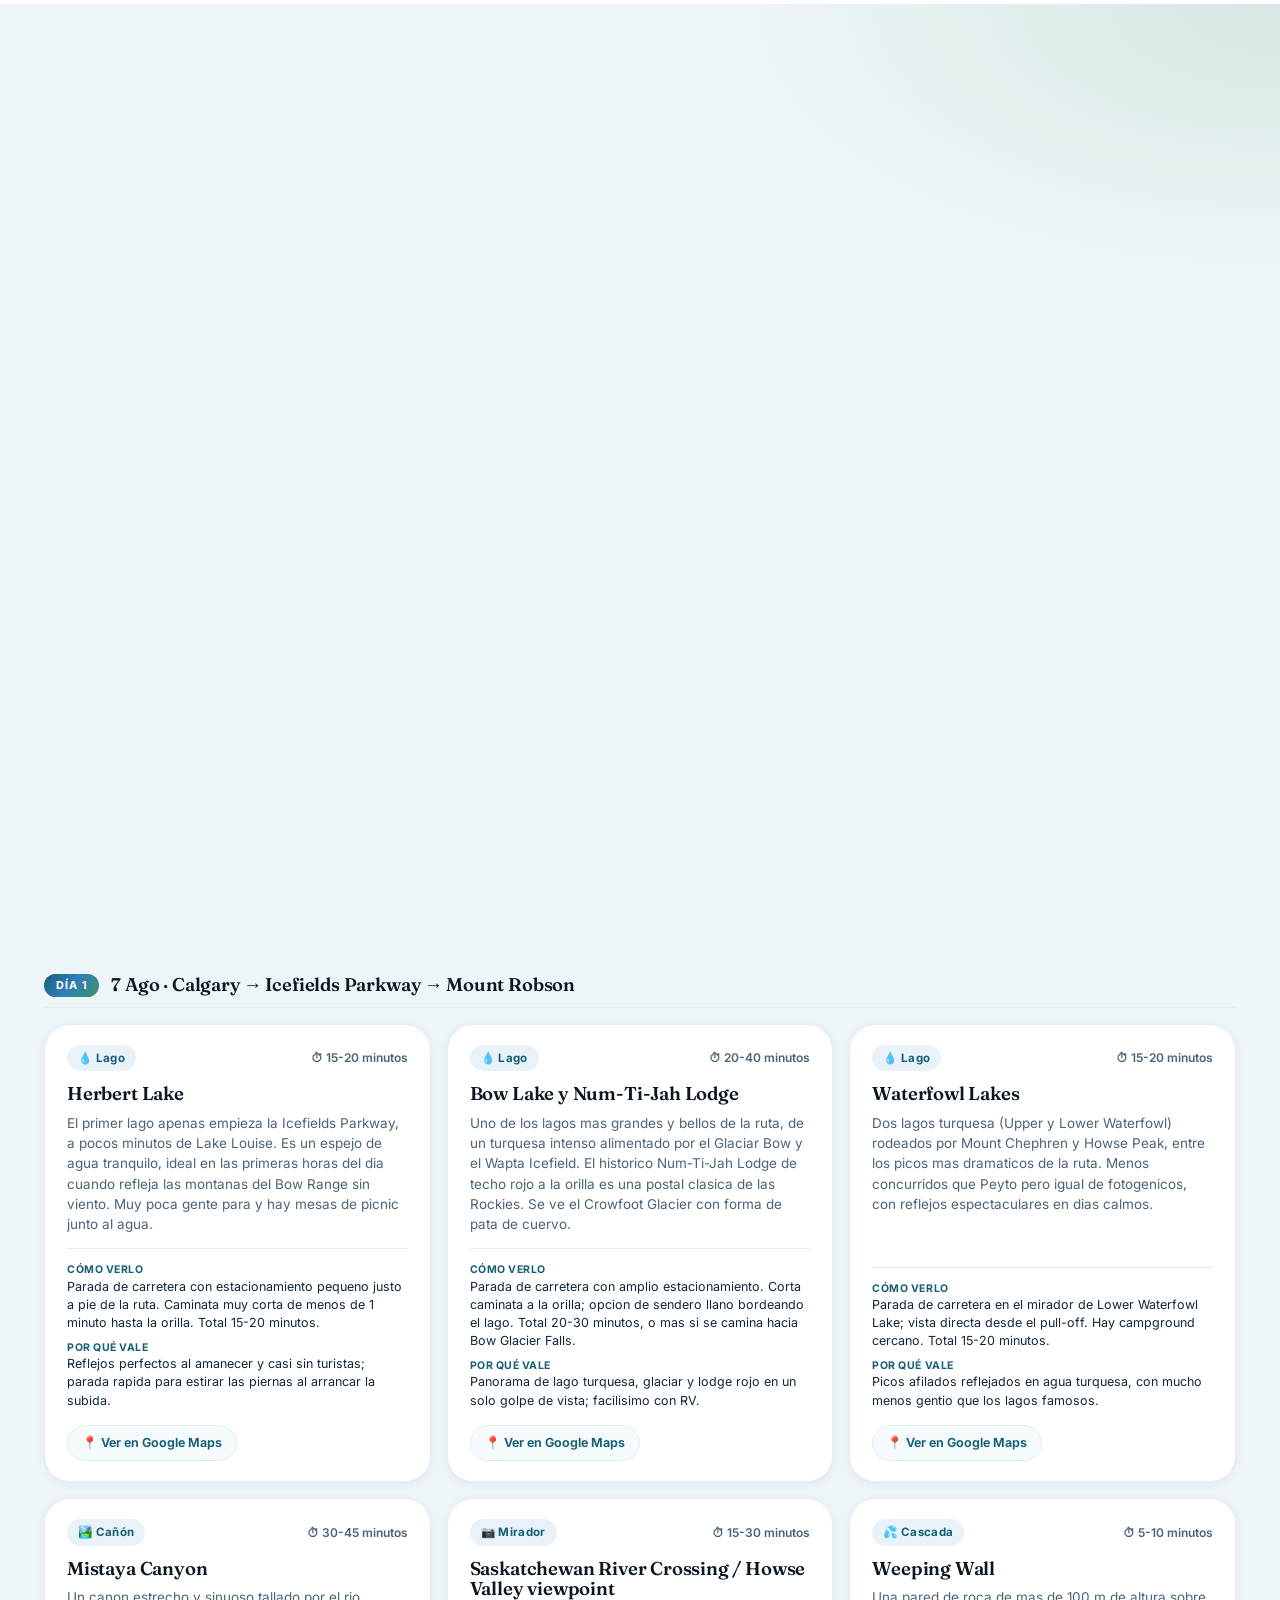
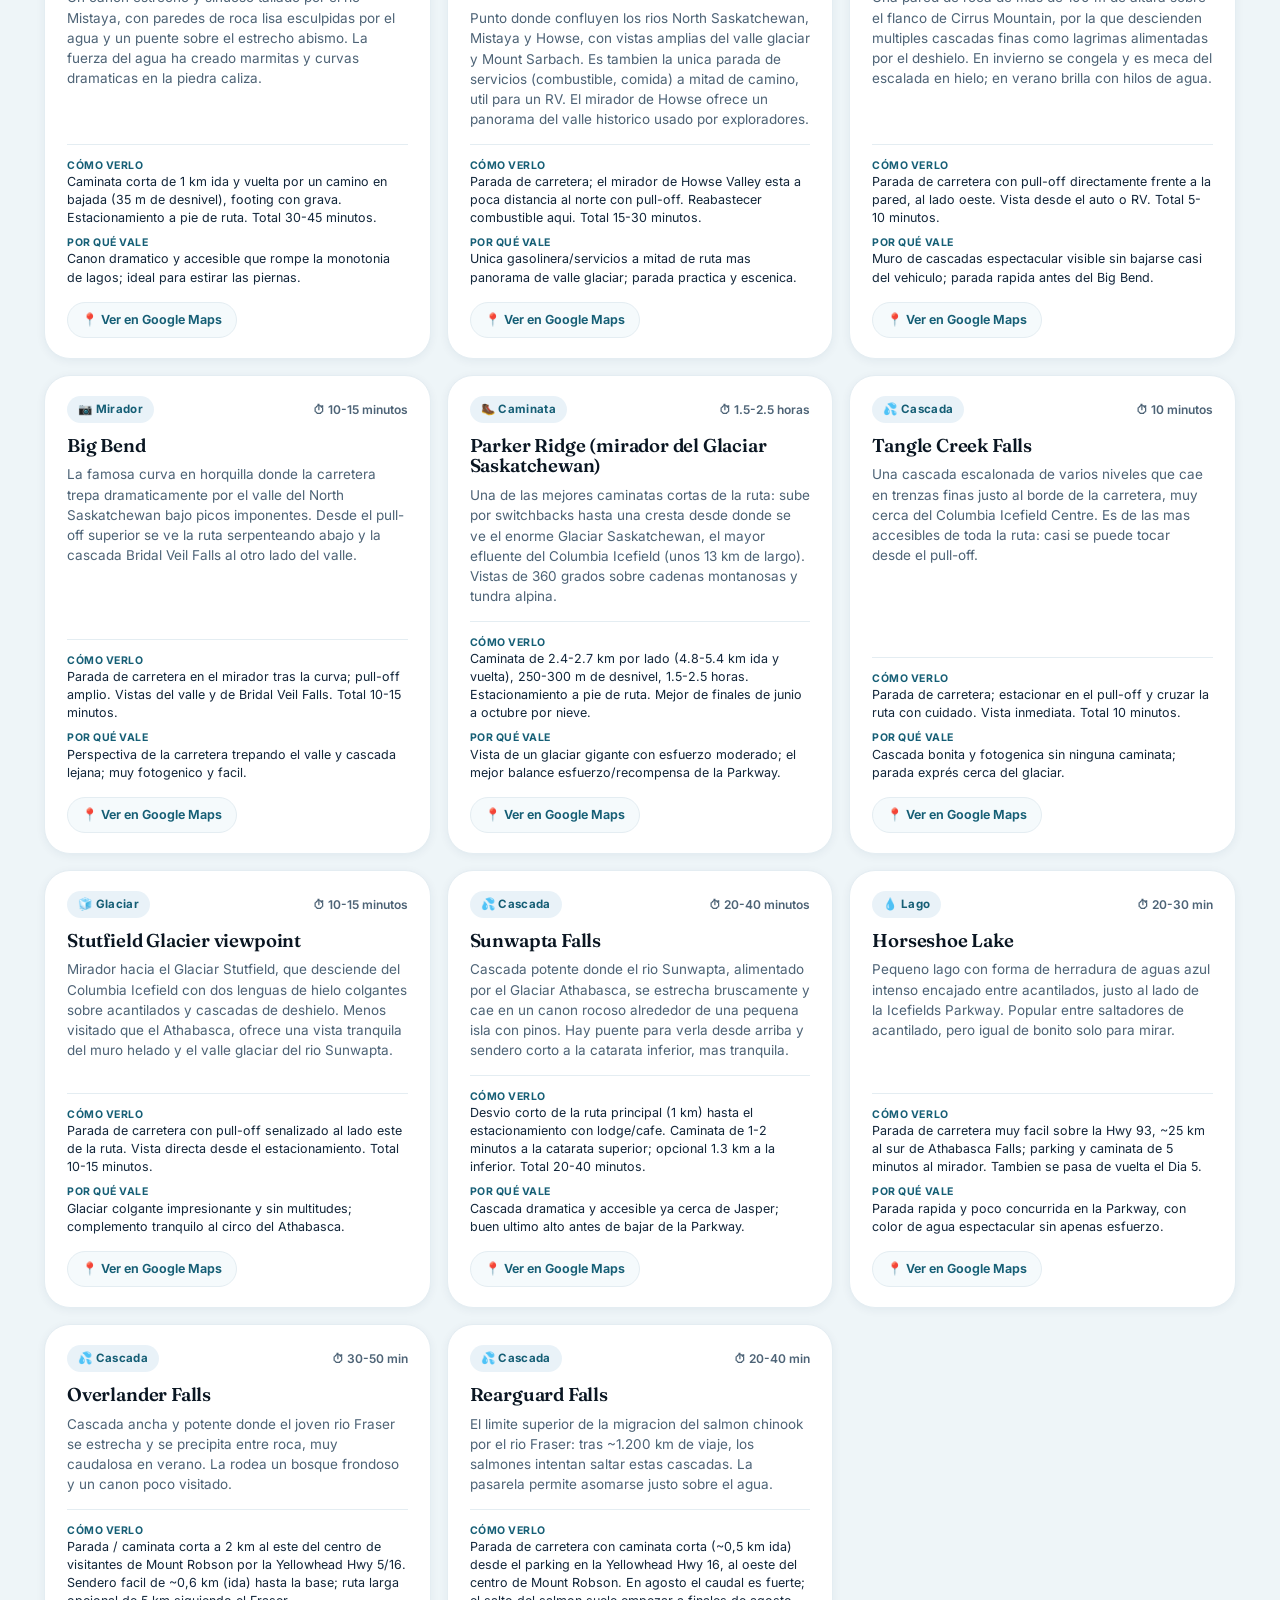
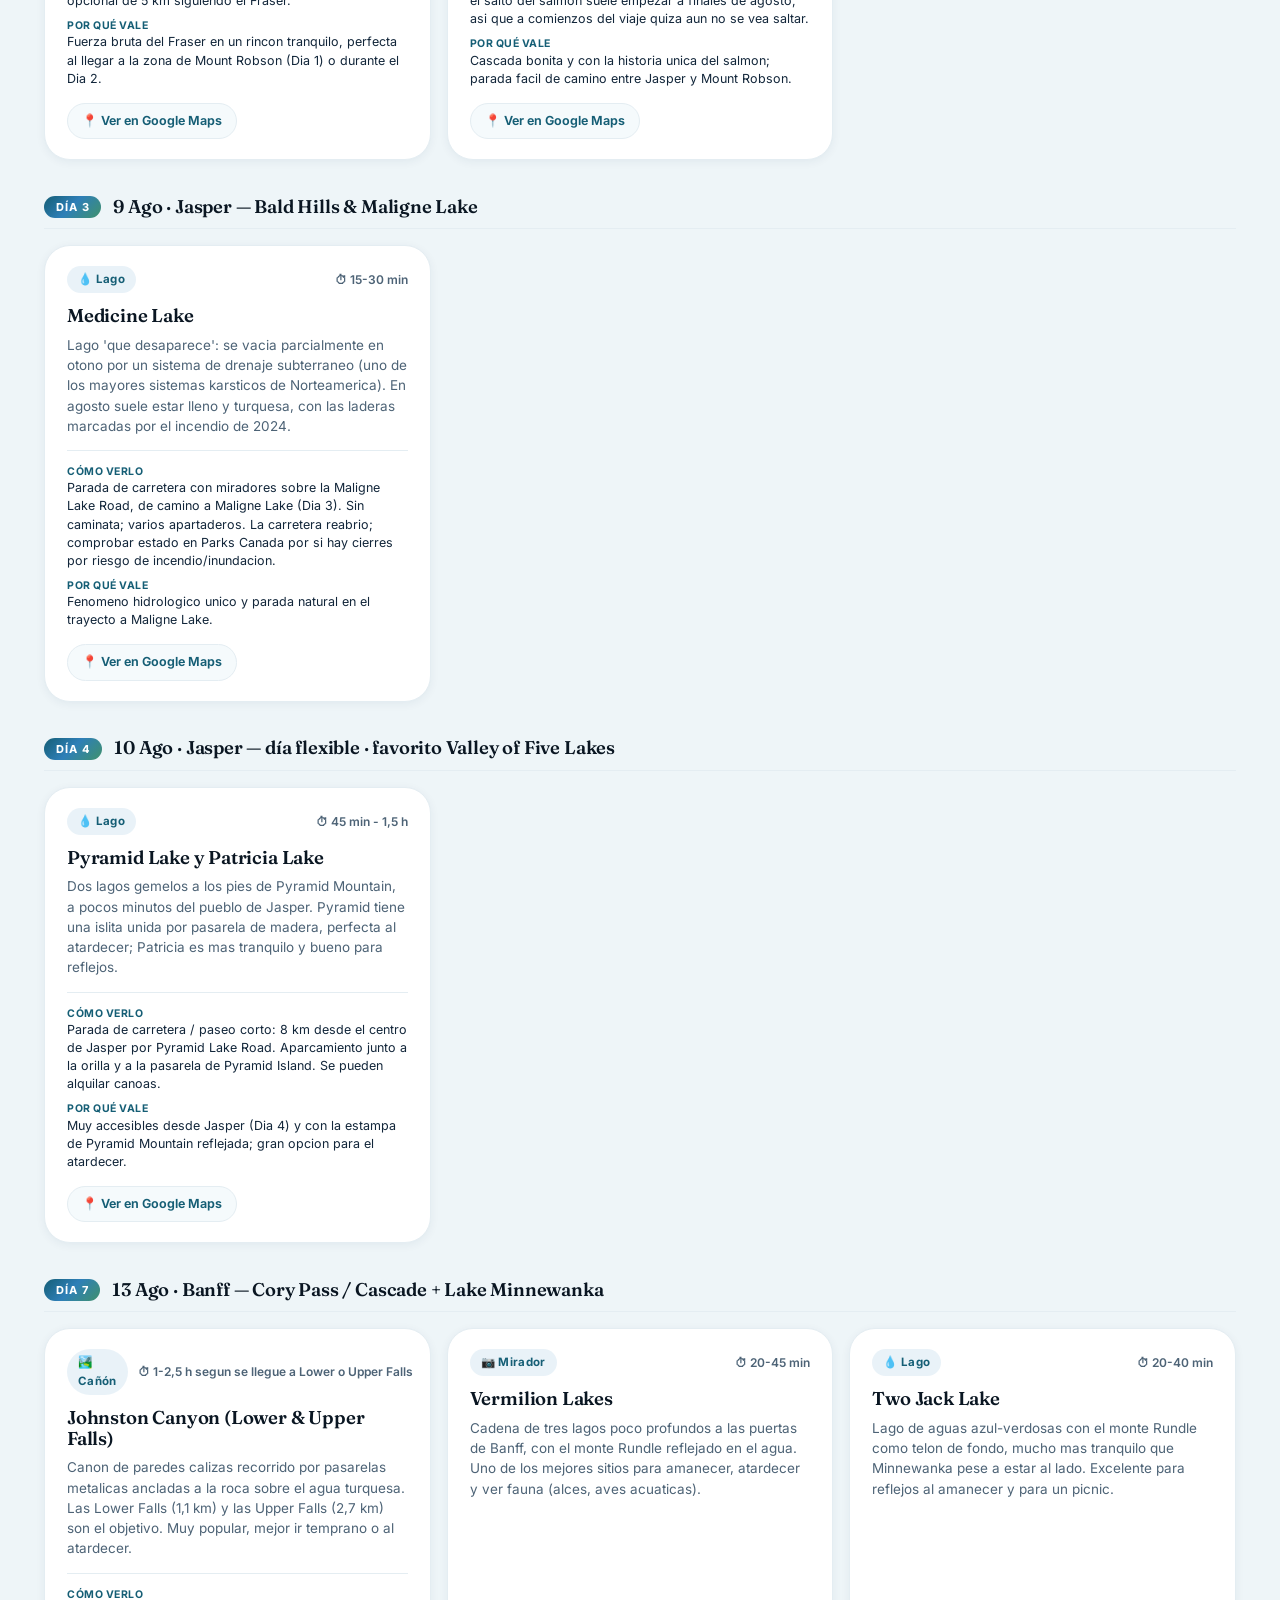
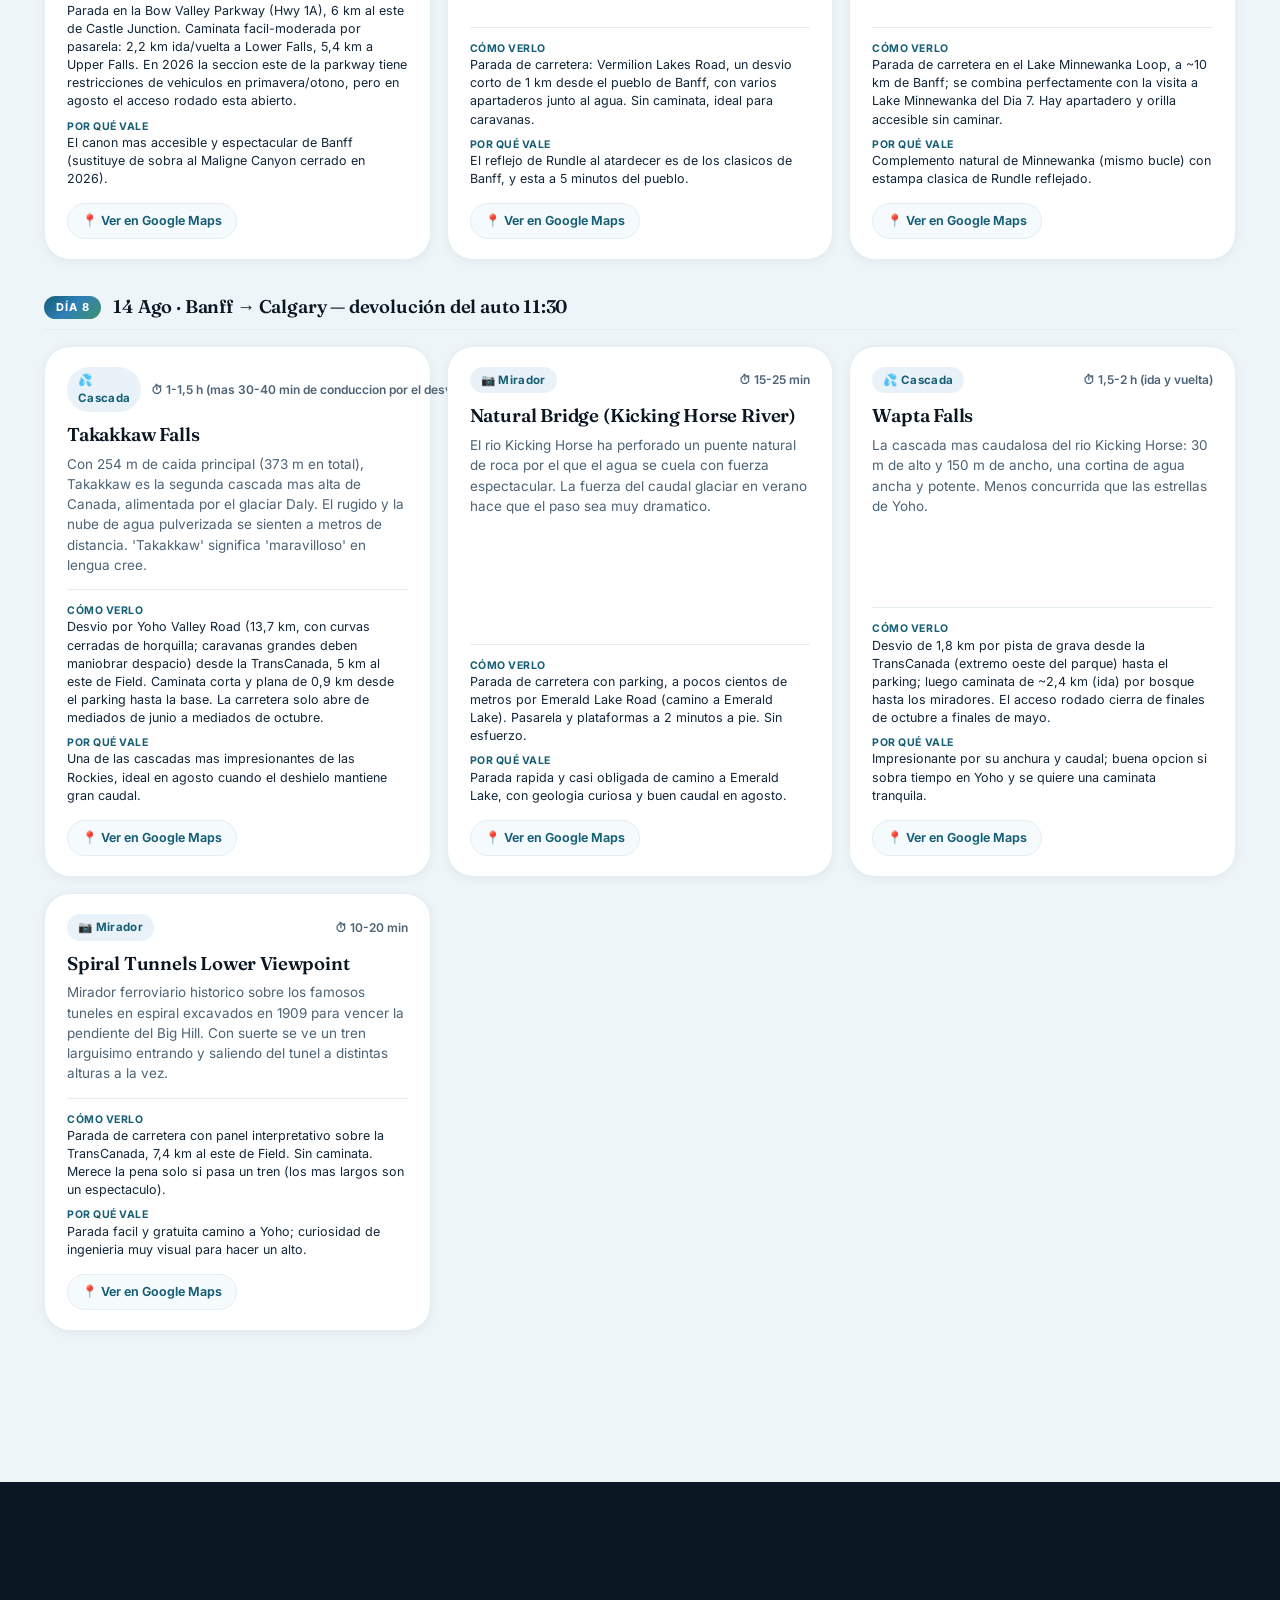
==== commit bd9aeee5: "Añade sección 'Paradas opcionales' (24 extras: Bow Lake, Mistaya Canyon, Takakkaw…); videos re-curad" ====
--- a/index.html
+++ b/index.html
@@ -32,6 +32,7 @@
       <a href="#timeline">Ruta</a>
       <a href="#dias">Días</a>
       <a href="#atracciones">Atracciones</a>
+      <a href="#extras">Extras</a>
       <a href="#videos">Videos</a>
       <a href="#guia">Guía</a>
       <a class="nav-cta" href="pdf.html" target="_blank">PDF ↗</a>
@@ -123,6 +124,18 @@
   </div>
 </section>
 
+<!-- ======================= PARADAS OPCIONALES ======================= -->
+<section class="section aurora" id="extras">
+  <div class="container">
+    <div class="section-head reveal">
+      <span class="eyebrow">Paradas opcionales · Bonus</span>
+      <h2>Extras para sumar según el día y el ánimo.</h2>
+      <p class="lead">Miradores, lagos, cascadas y cañones al borde de la ruta — Bow Lake, Mistaya Canyon, Takakkaw Falls y más. Cada uno con cómo verlo, cuánto tarda y su ubicación en Google Maps.</p>
+    </div>
+    <div id="extrasGrid"></div>
+  </div>
+</section>
+
 <!-- ======================= VIDEOS ======================= -->
 <section class="section dark" id="videos">
   <div class="container">
--- a/assets/css/styles.css
+++ b/assets/css/styles.css
@@ -500,3 +500,36 @@
 .lodge-opts{list-style:none;margin-top:11px;display:grid;gap:7px}
 .lodge-opts li{font-size:13px;color:var(--text);padding-left:22px;position:relative;line-height:1.45}
 .lodge-opts li::before{content:"⛺";position:absolute;left:0}
+
+/* Jasper hike alternatives table */
+.alt-block{background:var(--snow)}
+.alt-table{width:100%;border-collapse:collapse;margin-top:4px;font-size:13px}
+.alt-table th{text-align:left;font-size:10px;text-transform:uppercase;letter-spacing:.06em;color:var(--text-faint);font-weight:750;padding:6px 8px;border-bottom:1px solid var(--line)}
+.alt-table td{padding:7px 8px;border-bottom:1px solid var(--line);color:var(--text)}
+.alt-table tbody tr:last-child td{border-bottom:none}
+.alt-table tr.rec td{background:rgba(46,127,184,.09);font-weight:700}
+.alt-table tr.closed td{opacity:.55}
+.alt-table tr.closed td:first-child{text-decoration:line-through}
+.alt-status{font-size:11px;font-weight:700;padding:2px 9px;border-radius:var(--r-full);white-space:nowrap}
+.alt-status.ok{background:#e7f6ec;color:#15803d}
+.alt-status.no{background:#fdecec;color:#b91c1c}
+.alt-note{font-size:12.5px;color:var(--text-muted);margin-top:11px;font-style:italic;line-height:1.5}
+
+/* video view-count + extras (paradas opcionales) */
+.vid-views{color:var(--sage)}
+.extra-group{margin-bottom:36px}
+.extra-day{font-size:1.15rem;display:flex;align-items:center;gap:12px;margin-bottom:16px;padding-bottom:10px;border-bottom:1px solid var(--line);flex-wrap:wrap}
+.extra-daynum{font-family:var(--sans);font-size:11px;font-weight:750;letter-spacing:.08em;text-transform:uppercase;color:#fff;background:var(--grad-glacier);padding:5px 12px;border-radius:var(--r-full)}
+.extra-cards{display:grid;grid-template-columns:repeat(auto-fill,minmax(300px,1fr));gap:16px}
+.extra-card{background:var(--paper);border:1px solid var(--line);border-radius:var(--r-lg);padding:20px 22px;box-shadow:var(--shadow-sm);display:flex;flex-direction:column;transition:transform .3s var(--ease),box-shadow .3s var(--ease)}
+.extra-card:hover{transform:translateY(-4px);box-shadow:var(--shadow-md)}
+.extra-top{display:flex;align-items:center;justify-content:space-between;gap:10px}
+.extra-type{font-size:11.5px;font-weight:700;letter-spacing:.03em;color:var(--glacier-700);background:rgba(46,127,184,.1);padding:4px 11px;border-radius:var(--r-full)}
+.extra-time{font-size:12px;font-weight:600;color:var(--text-muted);white-space:nowrap}
+.extra-card h4{font-size:1.16rem;margin:13px 0 8px}
+.extra-desc{font-size:13.5px;color:var(--text-muted);line-height:1.5;flex:1}
+.extra-kv{margin-top:14px;display:grid;gap:8px;border-top:1px solid var(--line);padding-top:13px}
+.extra-kv div{font-size:12.5px;color:var(--text);line-height:1.45}
+.extra-kv b{color:var(--glacier-700);font-weight:700;display:block;font-size:10.5px;letter-spacing:.05em;text-transform:uppercase}
+.extra-map{margin-top:15px;align-self:flex-start;font-size:12.5px;font-weight:650;color:var(--glacier-700);background:var(--snow);border:1px solid var(--line);padding:7px 14px;border-radius:var(--r-full);transition:background .2s,color .2s}
+.extra-map:hover{background:var(--glacier-700);color:#fff;border-color:var(--glacier-700)}
